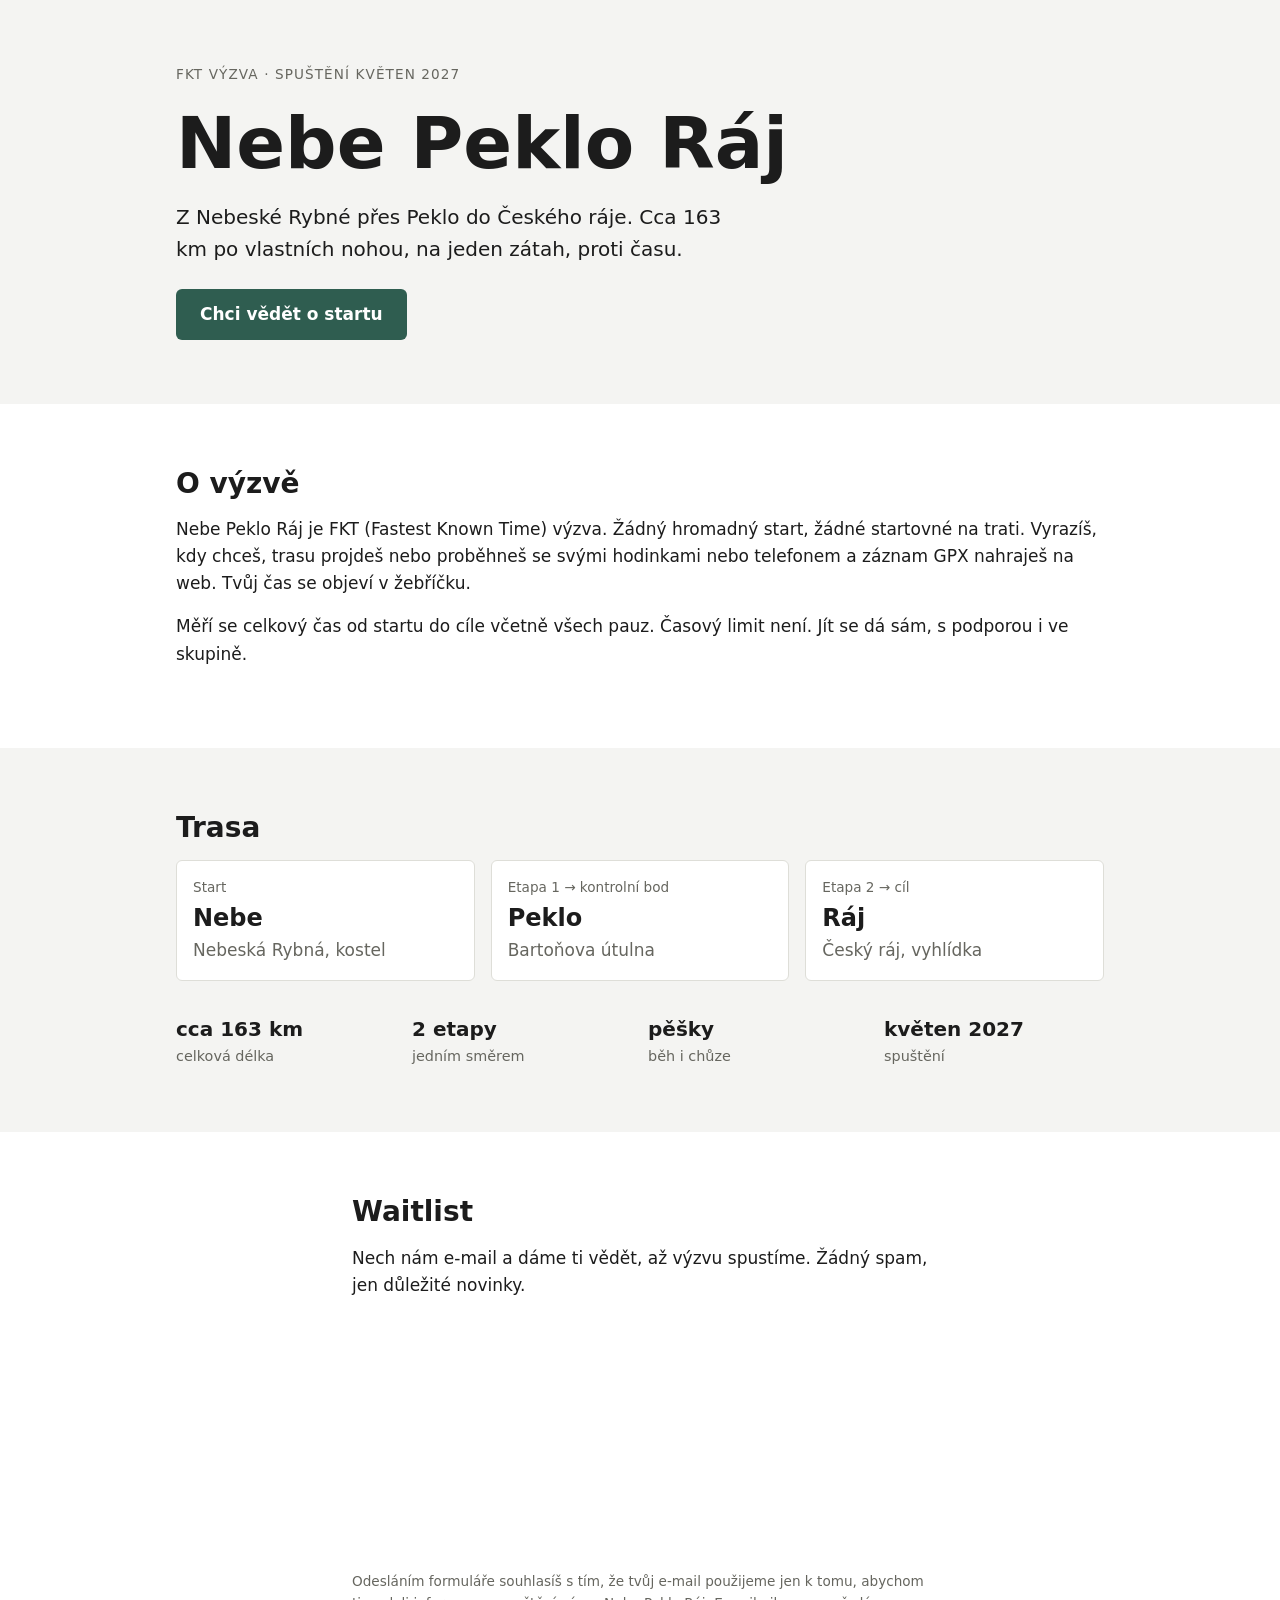
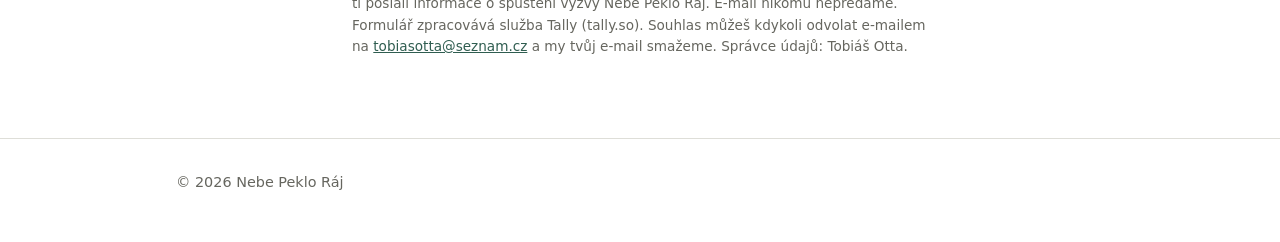
==== index.html @ 68cc5d97 "Embed Tally waitlist form and fill in data controller Co-Authored-By: Claude Opus 5.5 <noreply@anthr" ====
<!doctype html>
<html lang="cs">
<head>
  <meta charset="utf-8">
  <meta name="viewport" content="width=device-width, initial-scale=1">
  <title>Nebe Peklo Ráj – FKT výzva</title>
  <meta name="description" content="Nebe Peklo Ráj: FKT výzva z Nebeské Rybné přes Peklo do Českého ráje. Cca 163 km pěšky, spuštění v květnu 2027. Přidej se na waitlist.">
  <link rel="stylesheet" href="assets/styles.css">
</head>
<body>

  <header class="hero">
    <div class="container">
      <p class="hero__eyebrow">FKT výzva · spuštění květen 2027</p>
      <h1 class="hero__title">Nebe Peklo Ráj</h1>
      <p class="hero__lead">Z Nebeské Rybné přes Peklo do Českého ráje. Cca 163 km po vlastních nohou, na jeden zátah, proti času.</p>
      <a class="button" href="#waitlist">Chci vědět o startu</a>
    </div>
  </header>

  <main>

    <section class="section" id="vyzva">
      <div class="container">
        <h2 class="section__title">O výzvě</h2>
        <p>Nebe Peklo Ráj je FKT (Fastest Known Time) výzva. Žádný hromadný start, žádné startovné na trati. Vyrazíš, kdy chceš, trasu projdeš nebo proběhneš se svými hodinkami nebo telefonem a záznam GPX nahraješ na web. Tvůj čas se objeví v žebříčku.</p>
        <p>Měří se celkový čas od startu do cíle včetně všech pauz. Časový limit není. Jít se dá sám, s podporou i ve skupině.</p>
      </div>
    </section>

    <section class="section section--alt" id="trasa">
      <div class="container">
        <h2 class="section__title">Trasa</h2>
        <ol class="route">
          <li class="route__stop">
            <span class="route__label">Start</span>
            <strong class="route__name">Nebe</strong>
            <span class="route__place">Nebeská Rybná, kostel</span>
          </li>
          <li class="route__stop">
            <span class="route__label">Etapa 1 → kontrolní bod</span>
            <strong class="route__name">Peklo</strong>
            <span class="route__place">Bartoňova útulna</span>
          </li>
          <li class="route__stop">
            <span class="route__label">Etapa 2 → cíl</span>
            <strong class="route__name">Ráj</strong>
            <span class="route__place">Český ráj, vyhlídka</span>
          </li>
        </ol>
        <ul class="facts">
          <li class="facts__item"><strong>cca 163 km</strong><span>celková délka</span></li>
          <li class="facts__item"><strong>2 etapy</strong><span>jedním směrem</span></li>
          <li class="facts__item"><strong>pěšky</strong><span>běh i chůze</span></li>
          <li class="facts__item"><strong>květen 2027</strong><span>spuštění</span></li>
        </ul>
      </div>
    </section>

    <section class="section" id="waitlist">
      <div class="container container--narrow">
        <h2 class="section__title">Waitlist</h2>
        <p>Nech nám e-mail a dáme ti vědět, až výzvu spustíme. Žádný spam, jen důležité novinky.</p>

        <!-- TALLY: waitlist formulář (Tally, formulář aO9Yr9). Pro výměnu vlož nový embed kód sem. -->
        <div class="form-embed">
          <iframe data-tally-src="https://tally.so/embed/aO9Yr9?alignLeft=1&amp;hideTitle=1&amp;transparentBackground=1&amp;dynamicHeight=1" loading="lazy" width="100%" height="200" frameborder="0" marginheight="0" marginwidth="0" title="Nebe Peklo Ráj – waitlist"></iframe>
          <noscript><p><a href="https://tally.so/r/aO9Yr9">Otevřít formulář</a></p></noscript>
        </div>
        <script>var d=document,w="https://tally.so/widgets/embed.js",v=function(){"undefined"!=typeof Tally?Tally.loadEmbeds():d.querySelectorAll("iframe[data-tally-src]:not([src])").forEach((function(e){e.src=e.dataset.tallySrc}))};if("undefined"!=typeof Tally)v();else if(d.querySelector('script[src="'+w+'"]')==null){var s=d.createElement("script");s.src=w,s.onload=v,s.onerror=v,d.body.appendChild(s);}</script>

        <p class="gdpr">
          Odesláním formuláře souhlasíš s tím, že tvůj e-mail použijeme jen k tomu, abychom ti poslali informace o spuštění výzvy Nebe Peklo Ráj. E-mail nikomu nepředáme. Formulář zpracovává služba Tally (tally.so). Souhlas můžeš kdykoli odvolat e-mailem na <a href="mailto:tobiasotta@seznam.cz">tobiasotta@seznam.cz</a> a my tvůj e-mail smažeme. Správce údajů: Tobiáš Otta.
        </p>
      </div>
    </section>

  </main>

  <footer class="footer">
    <div class="container">
      <p>© 2026 Nebe Peklo Ráj</p>
    </div>
  </footer>

</body>
</html>
---- assets/styles.css ----
/*
  Nebe Peklo Ráj – základní styl.
  Úmyslně neutrální. Barvy, písmo a rozestupy jsou v proměnných níže,
  takže design z Figmy jde převzít hlavně úpravou :root.
*/

:root {
  --color-bg: #ffffff;
  --color-bg-alt: #f4f4f2;
  --color-text: #1c1c1c;
  --color-muted: #66665f;
  --color-accent: #2f5d50;
  --color-accent-text: #ffffff;
  --color-border: #deded8;

  --font-body: system-ui, -apple-system, "Segoe UI", Roboto, sans-serif;
  --font-heading: var(--font-body);

  --space-xs: 0.5rem;
  --space-s: 1rem;
  --space-m: 2rem;
  --space-l: 4rem;

  --radius: 6px;
  --max-width: 60rem;
  --max-width-narrow: 38rem;
}

*, *::before, *::after { box-sizing: border-box; }

body {
  margin: 0;
  font-family: var(--font-body);
  font-size: 1.0625rem;
  line-height: 1.6;
  color: var(--color-text);
  background: var(--color-bg);
}

h1, h2, h3 { font-family: var(--font-heading); line-height: 1.15; margin: 0 0 var(--space-s); }
p { margin: 0 0 var(--space-s); }
a { color: var(--color-accent); }

.container { max-width: var(--max-width); margin: 0 auto; padding: 0 var(--space-s); }
.container--narrow { max-width: var(--max-width-narrow); }

/* Hero */
.hero { padding: var(--space-l) 0; background: var(--color-bg-alt); }
.hero__eyebrow { color: var(--color-muted); text-transform: uppercase; letter-spacing: 0.08em; font-size: 0.85rem; }
.hero__title { font-size: clamp(2.5rem, 8vw, 4.5rem); }
.hero__lead { font-size: 1.25rem; max-width: 36rem; }

.button {
  display: inline-block;
  margin-top: var(--space-xs);
  padding: 0.75rem 1.5rem;
  border-radius: var(--radius);
  background: var(--color-accent);
  color: var(--color-accent-text);
  text-decoration: none;
  font-weight: 600;
}
.button:hover { opacity: 0.9; }

/* Sekce */
.section { padding: var(--space-l) 0; }
.section--alt { background: var(--color-bg-alt); }
.section__title { font-size: 1.75rem; }

/* Trasa */
.route { list-style: none; margin: 0 0 var(--space-m); padding: 0; display: grid; gap: var(--space-s); }
.route__stop {
  display: flex; flex-direction: column;
  padding: var(--space-s);
  border: 1px solid var(--color-border);
  border-radius: var(--radius);
  background: var(--color-bg);
}
.route__label { color: var(--color-muted); font-size: 0.85rem; }
.route__name { font-size: 1.5rem; }
.route__place { color: var(--color-muted); }

.facts { list-style: none; margin: 0; padding: 0; display: grid; grid-template-columns: repeat(2, 1fr); gap: var(--space-s); }
.facts__item { display: flex; flex-direction: column; }
.facts__item strong { font-size: 1.25rem; }
.facts__item span { color: var(--color-muted); font-size: 0.9rem; }

@media (min-width: 720px) {
  .route { grid-template-columns: repeat(3, 1fr); }
  .facts { grid-template-columns: repeat(4, 1fr); }
}

/* Waitlist */
.form-placeholder {
  margin: var(--space-m) 0;
  padding: var(--space-m);
  border: 2px dashed var(--color-border);
  border-radius: var(--radius);
  text-align: center;
  color: var(--color-muted);
}
.gdpr { font-size: 0.85rem; color: var(--color-muted); }

/* Patička */
.footer { padding: var(--space-m) 0; border-top: 1px solid var(--color-border); color: var(--color-muted); font-size: 0.9rem; }
.form-embed { margin: var(--space-m) 0; }
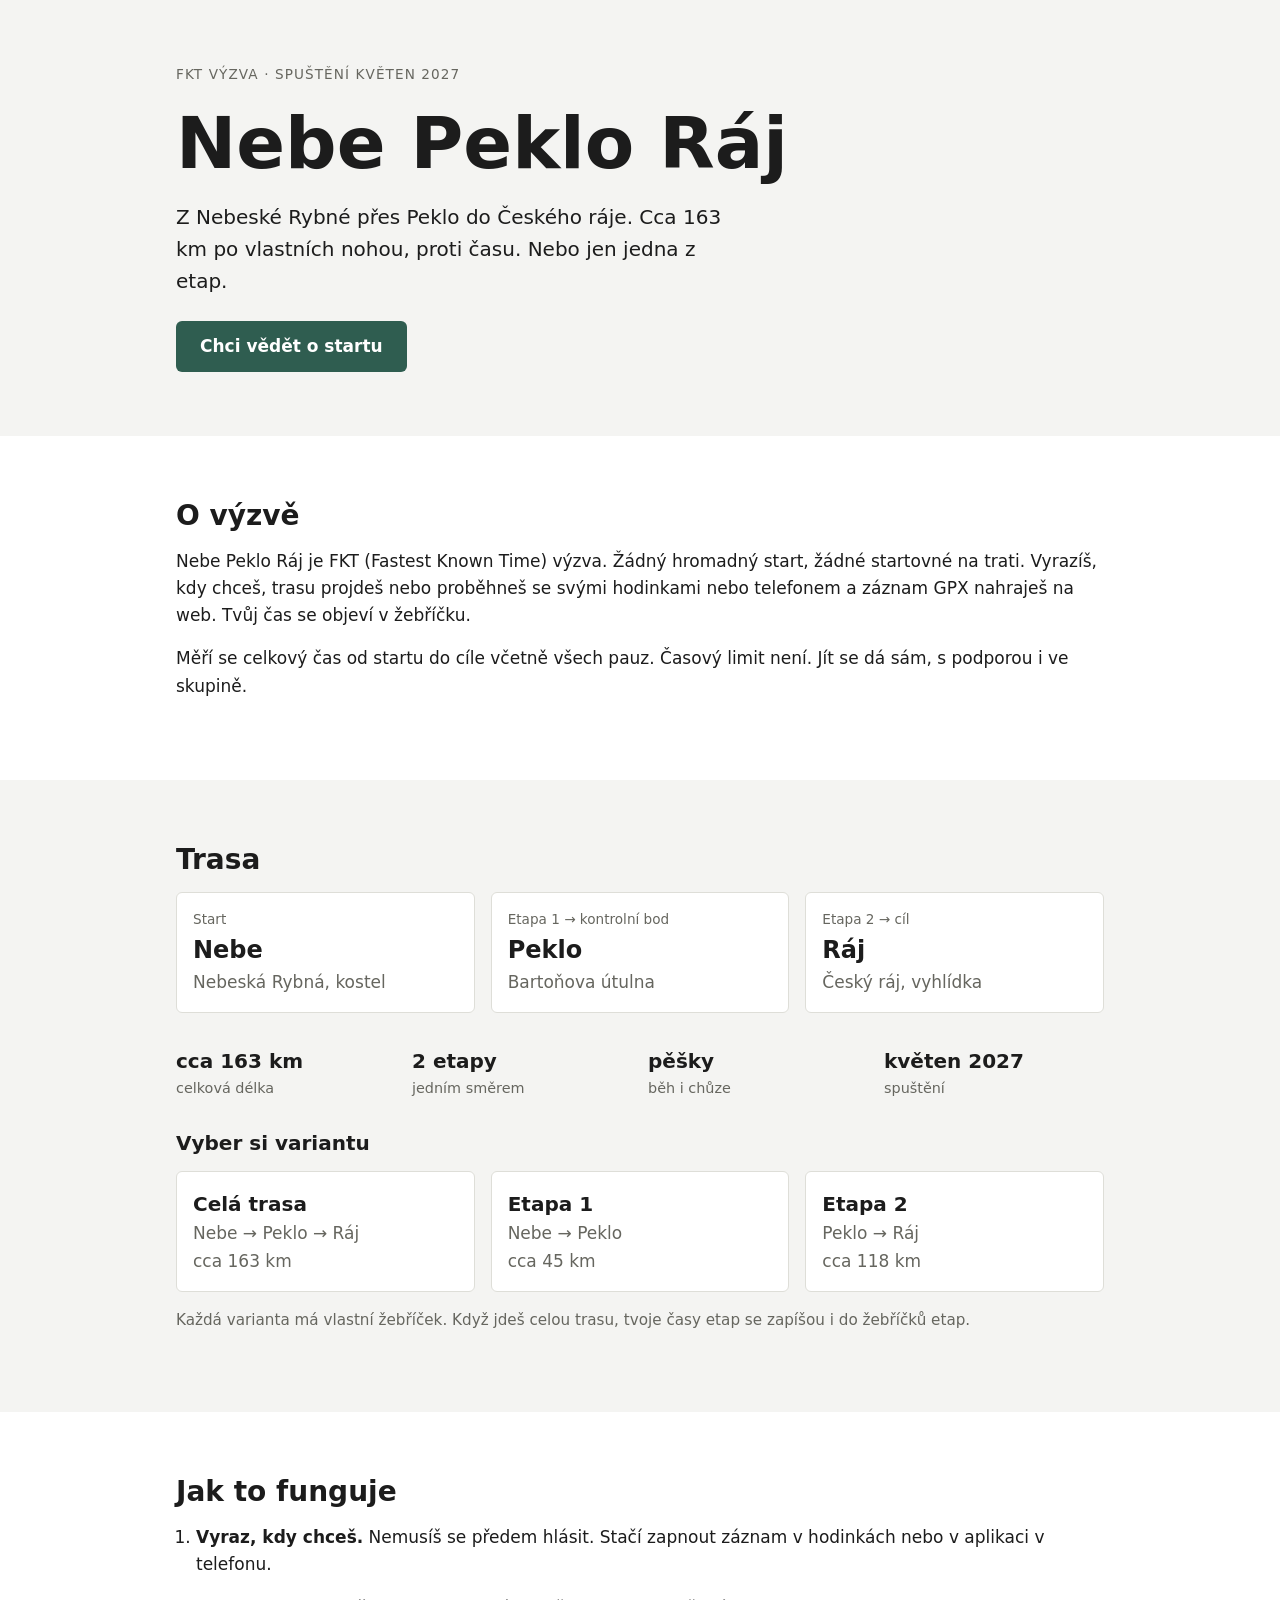
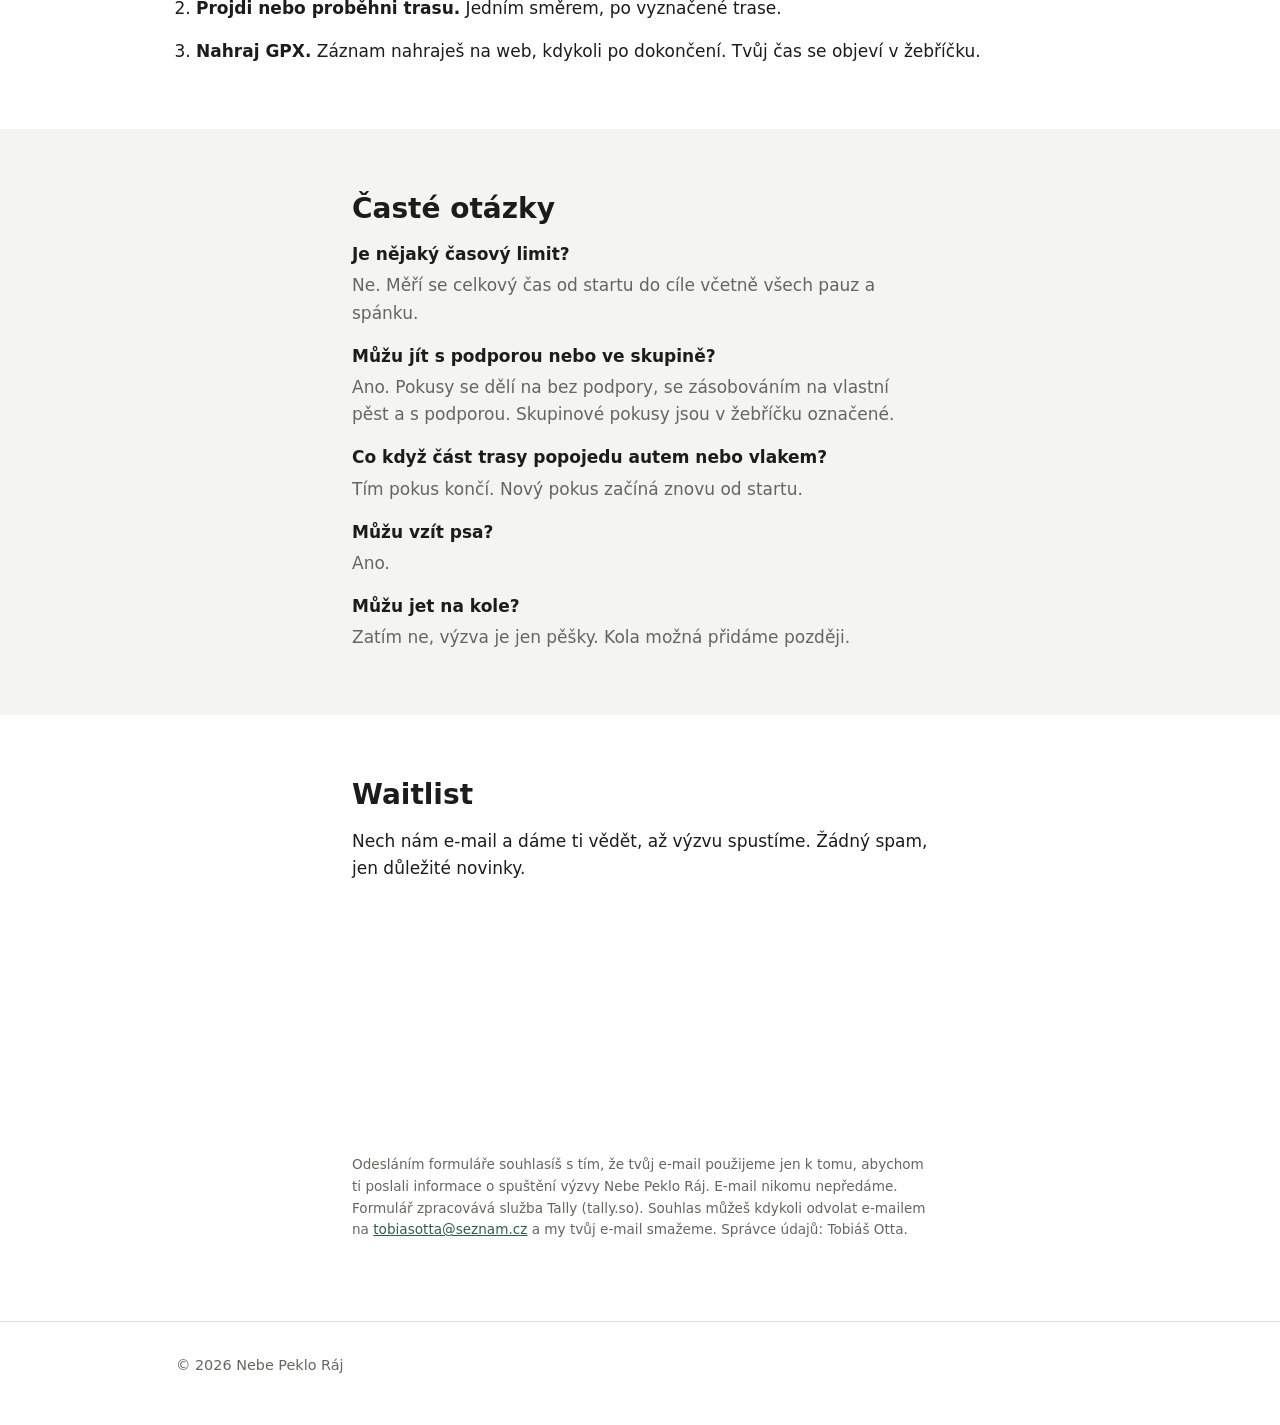
==== commit 6ed275b3: "Add stage variants, how-it-works and FAQ sections Co-Authored-By: Claude Opus 5.5 <noreply@anthropic" ====
--- a/index.html
+++ b/index.html
@@ -13,7 +13,7 @@
     <div class="container">
       <p class="hero__eyebrow">FKT výzva · spuštění květen 2027</p>
       <h1 class="hero__title">Nebe Peklo Ráj</h1>
-      <p class="hero__lead">Z Nebeské Rybné přes Peklo do Českého ráje. Cca 163 km po vlastních nohou, na jeden zátah, proti času.</p>
+      <p class="hero__lead">Z Nebeské Rybné přes Peklo do Českého ráje. Cca 163 km po vlastních nohou, proti času. Nebo jen jedna z etap.</p>
       <a class="button" href="#waitlist">Chci vědět o startu</a>
     </div>
   </header>
@@ -54,6 +54,55 @@
           <li class="facts__item"><strong>pěšky</strong><span>běh i chůze</span></li>
           <li class="facts__item"><strong>květen 2027</strong><span>spuštění</span></li>
         </ul>
+
+        <h3 class="subsection__title">Vyber si variantu</h3>
+        <ul class="variants">
+          <li class="variants__item">
+            <strong class="variants__name">Celá trasa</strong>
+            <span class="variants__route">Nebe → Peklo → Ráj</span>
+            <span class="variants__length">cca 163 km</span>
+          </li>
+          <li class="variants__item">
+            <strong class="variants__name">Etapa 1</strong>
+            <span class="variants__route">Nebe → Peklo</span>
+            <span class="variants__length">cca 45 km</span>
+          </li>
+          <li class="variants__item">
+            <strong class="variants__name">Etapa 2</strong>
+            <span class="variants__route">Peklo → Ráj</span>
+            <span class="variants__length">cca 118 km</span>
+          </li>
+        </ul>
+        <p class="note">Každá varianta má vlastní žebříček. Když jdeš celou trasu, tvoje časy etap se zapíšou i do žebříčků etap.</p>
+      </div>
+    </section>
+
+    <section class="section" id="jak-to-funguje">
+      <div class="container">
+        <h2 class="section__title">Jak to funguje</h2>
+        <ol class="steps">
+          <li class="steps__item"><strong>Vyraz, kdy chceš.</strong> Nemusíš se předem hlásit. Stačí zapnout záznam v hodinkách nebo v aplikaci v telefonu.</li>
+          <li class="steps__item"><strong>Projdi nebo proběhni trasu.</strong> Jedním směrem, po vyznačené trase.</li>
+          <li class="steps__item"><strong>Nahraj GPX.</strong> Záznam nahraješ na web, kdykoli po dokončení. Tvůj čas se objeví v žebříčku.</li>
+        </ol>
+      </div>
+    </section>
+
+    <section class="section section--alt" id="otazky">
+      <div class="container container--narrow">
+        <h2 class="section__title">Časté otázky</h2>
+        <dl class="faq">
+          <dt class="faq__q">Je nějaký časový limit?</dt>
+          <dd class="faq__a">Ne. Měří se celkový čas od startu do cíle včetně všech pauz a spánku.</dd>
+          <dt class="faq__q">Můžu jít s podporou nebo ve skupině?</dt>
+          <dd class="faq__a">Ano. Pokusy se dělí na bez podpory, se zásobováním na vlastní pěst a s podporou. Skupinové pokusy jsou v žebříčku označené.</dd>
+          <dt class="faq__q">Co když část trasy popojedu autem nebo vlakem?</dt>
+          <dd class="faq__a">Tím pokus končí. Nový pokus začíná znovu od startu.</dd>
+          <dt class="faq__q">Můžu vzít psa?</dt>
+          <dd class="faq__a">Ano.</dd>
+          <dt class="faq__q">Můžu jet na kole?</dt>
+          <dd class="faq__a">Zatím ne, výzva je jen pěšky. Kola možná přidáme později.</dd>
+        </dl>
       </div>
     </section>
 
--- a/assets/styles.css
+++ b/assets/styles.css
@@ -104,3 +104,27 @@
 /* Patička */
 .footer { padding: var(--space-m) 0; border-top: 1px solid var(--color-border); color: var(--color-muted); font-size: 0.9rem; }
 .form-embed { margin: var(--space-m) 0; }
+
+/* Varianty, kroky, otázky */
+.subsection__title { font-size: 1.25rem; margin-top: var(--space-m); }
+.variants { list-style: none; margin: 0 0 var(--space-s); padding: 0; display: grid; gap: var(--space-s); }
+.variants__item {
+  display: flex; flex-direction: column;
+  padding: var(--space-s);
+  border: 1px solid var(--color-border);
+  border-radius: var(--radius);
+  background: var(--color-bg);
+}
+.variants__name { font-size: 1.25rem; }
+.variants__route, .variants__length { color: var(--color-muted); }
+.note { font-size: 0.95rem; color: var(--color-muted); }
+
+.steps { margin: 0; padding-left: 1.25rem; display: grid; gap: var(--space-s); }
+
+.faq { margin: 0; }
+.faq__q { font-weight: 600; margin-top: var(--space-s); }
+.faq__a { margin: 0.25rem 0 0; color: var(--color-muted); }
+
+@media (min-width: 720px) {
+  .variants { grid-template-columns: repeat(3, 1fr); }
+}
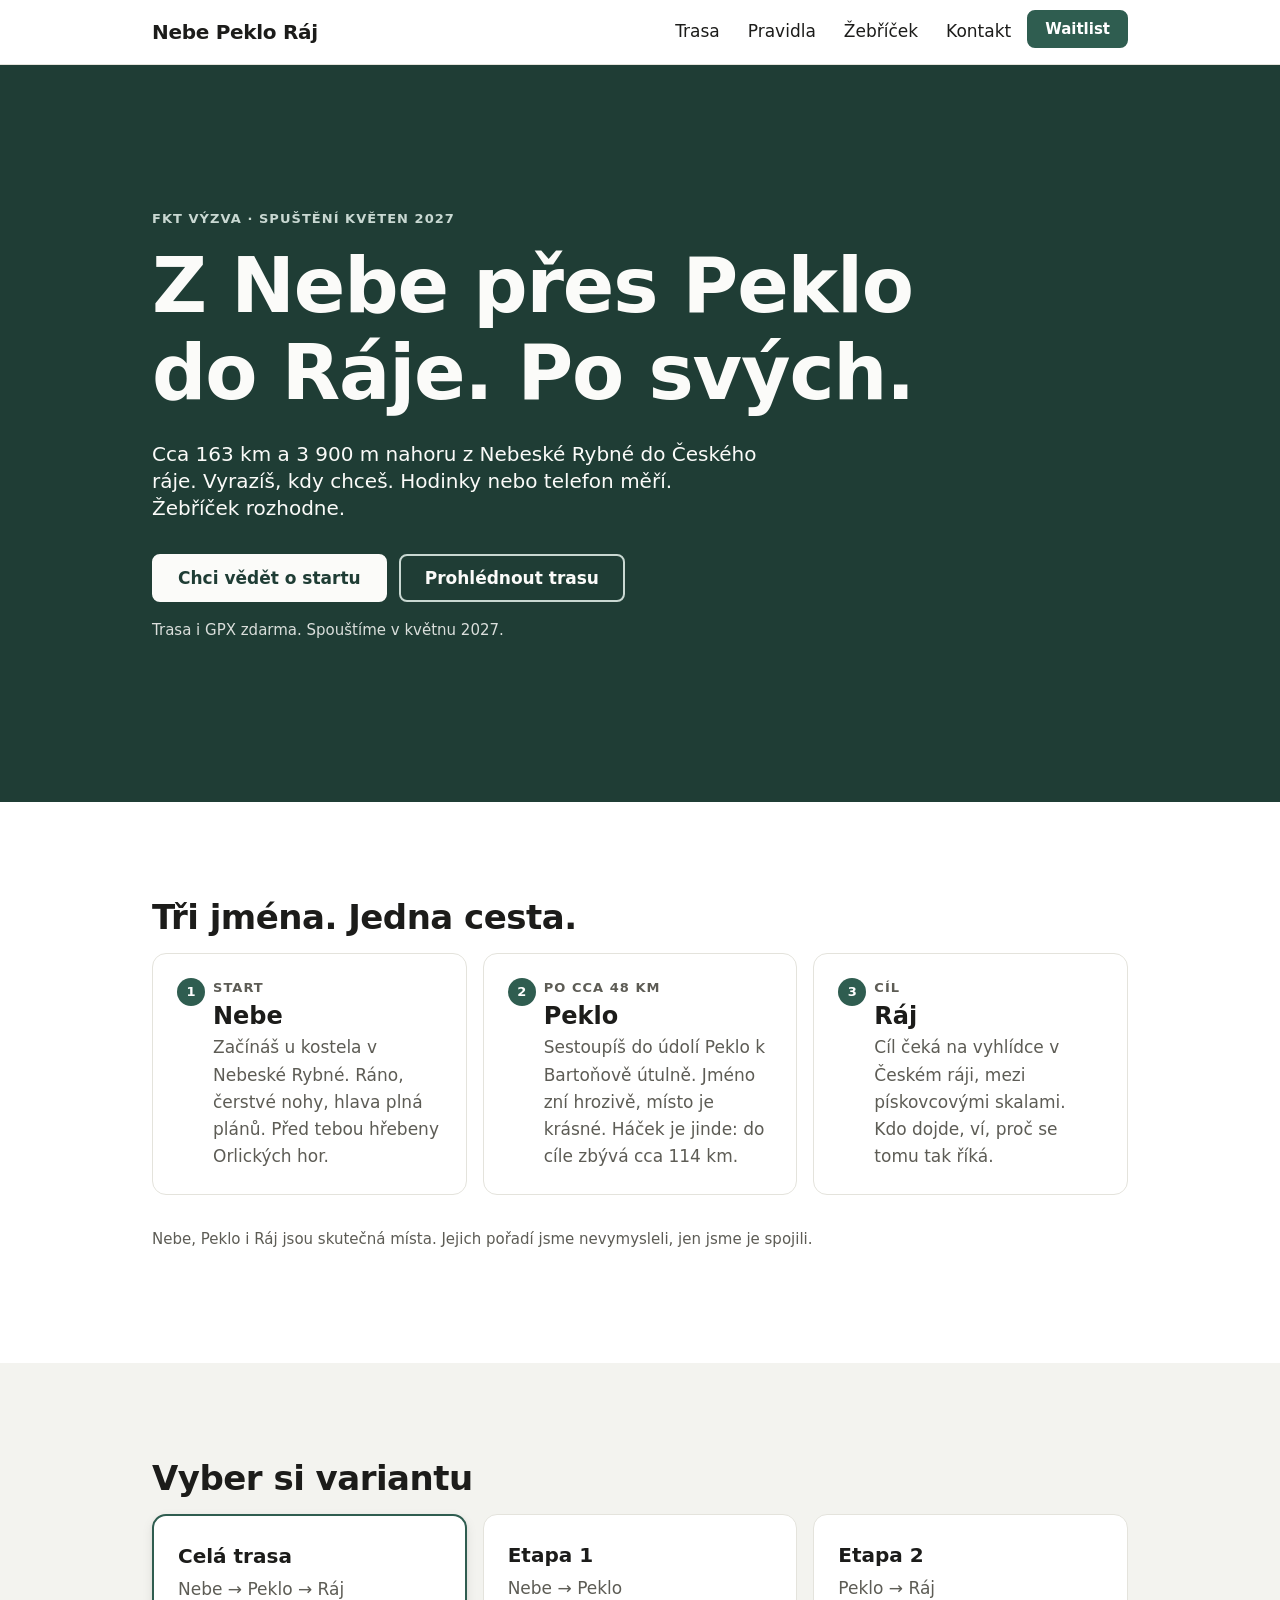
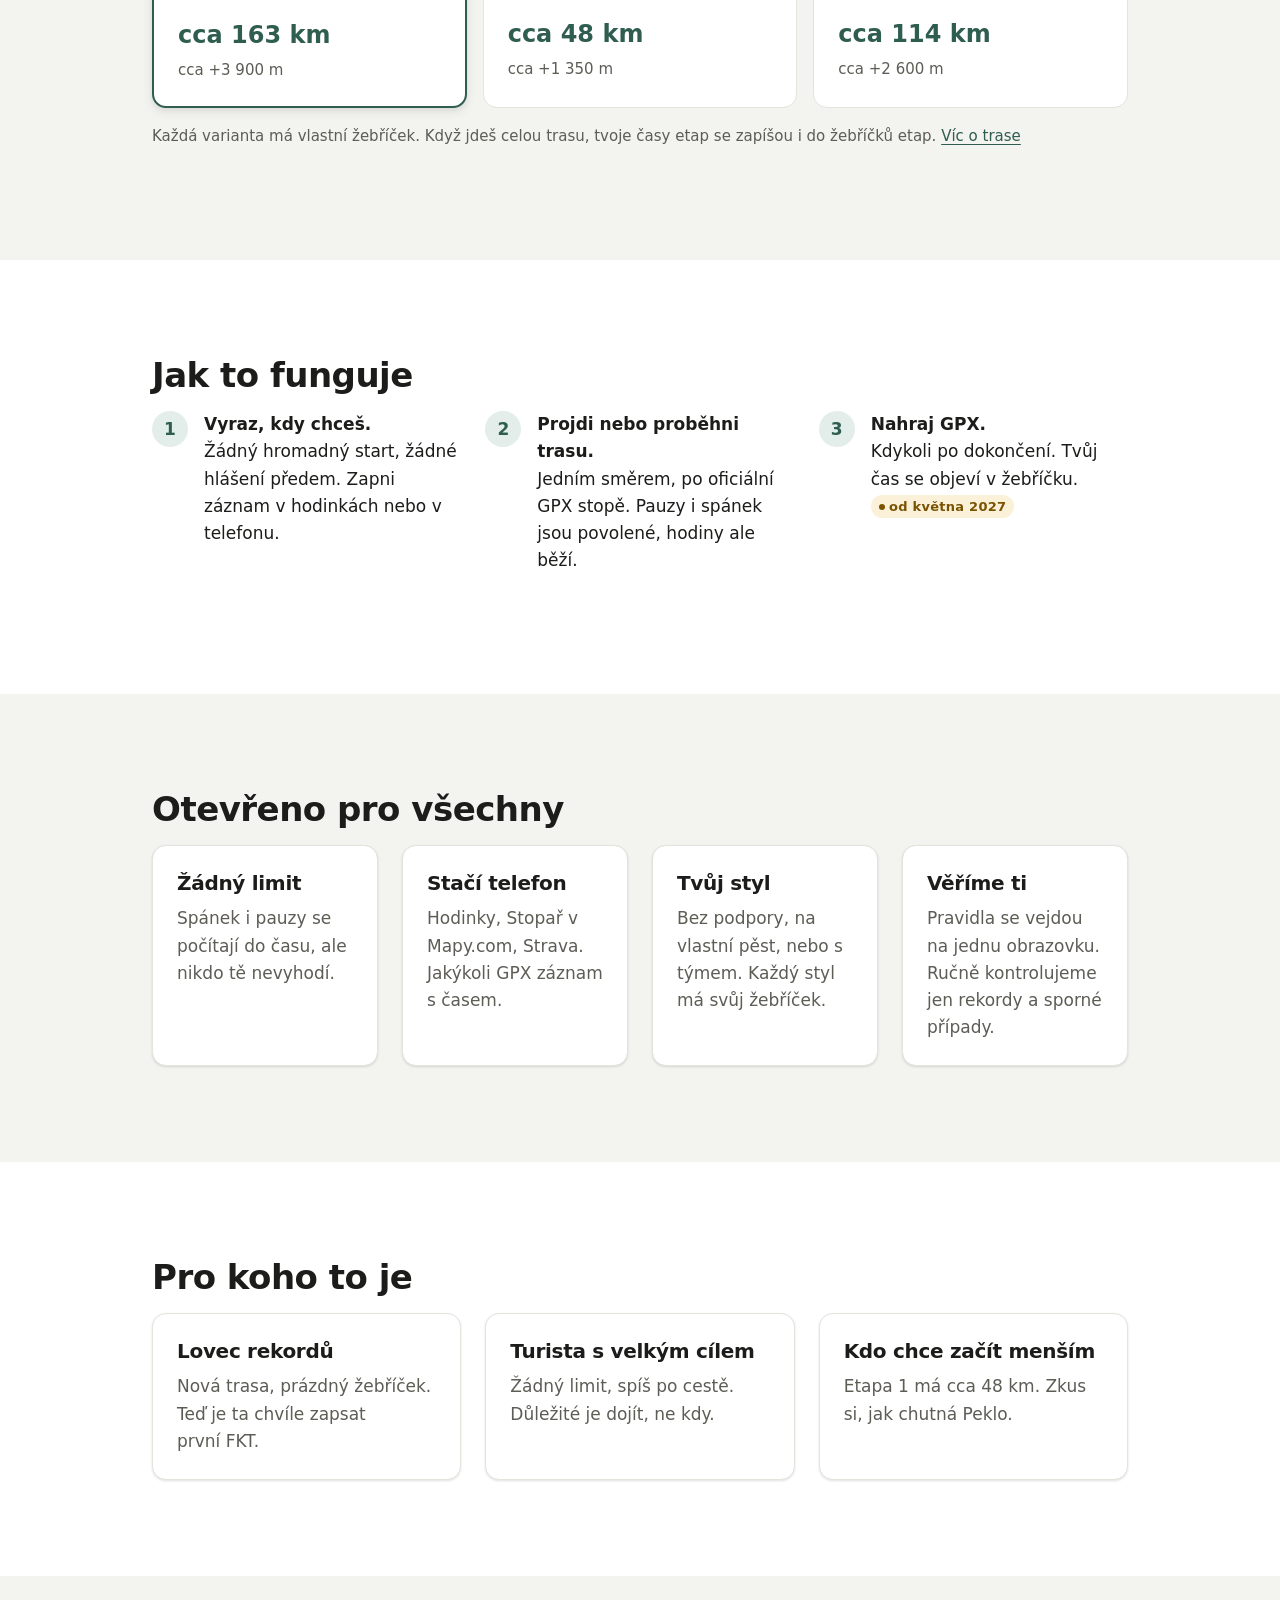
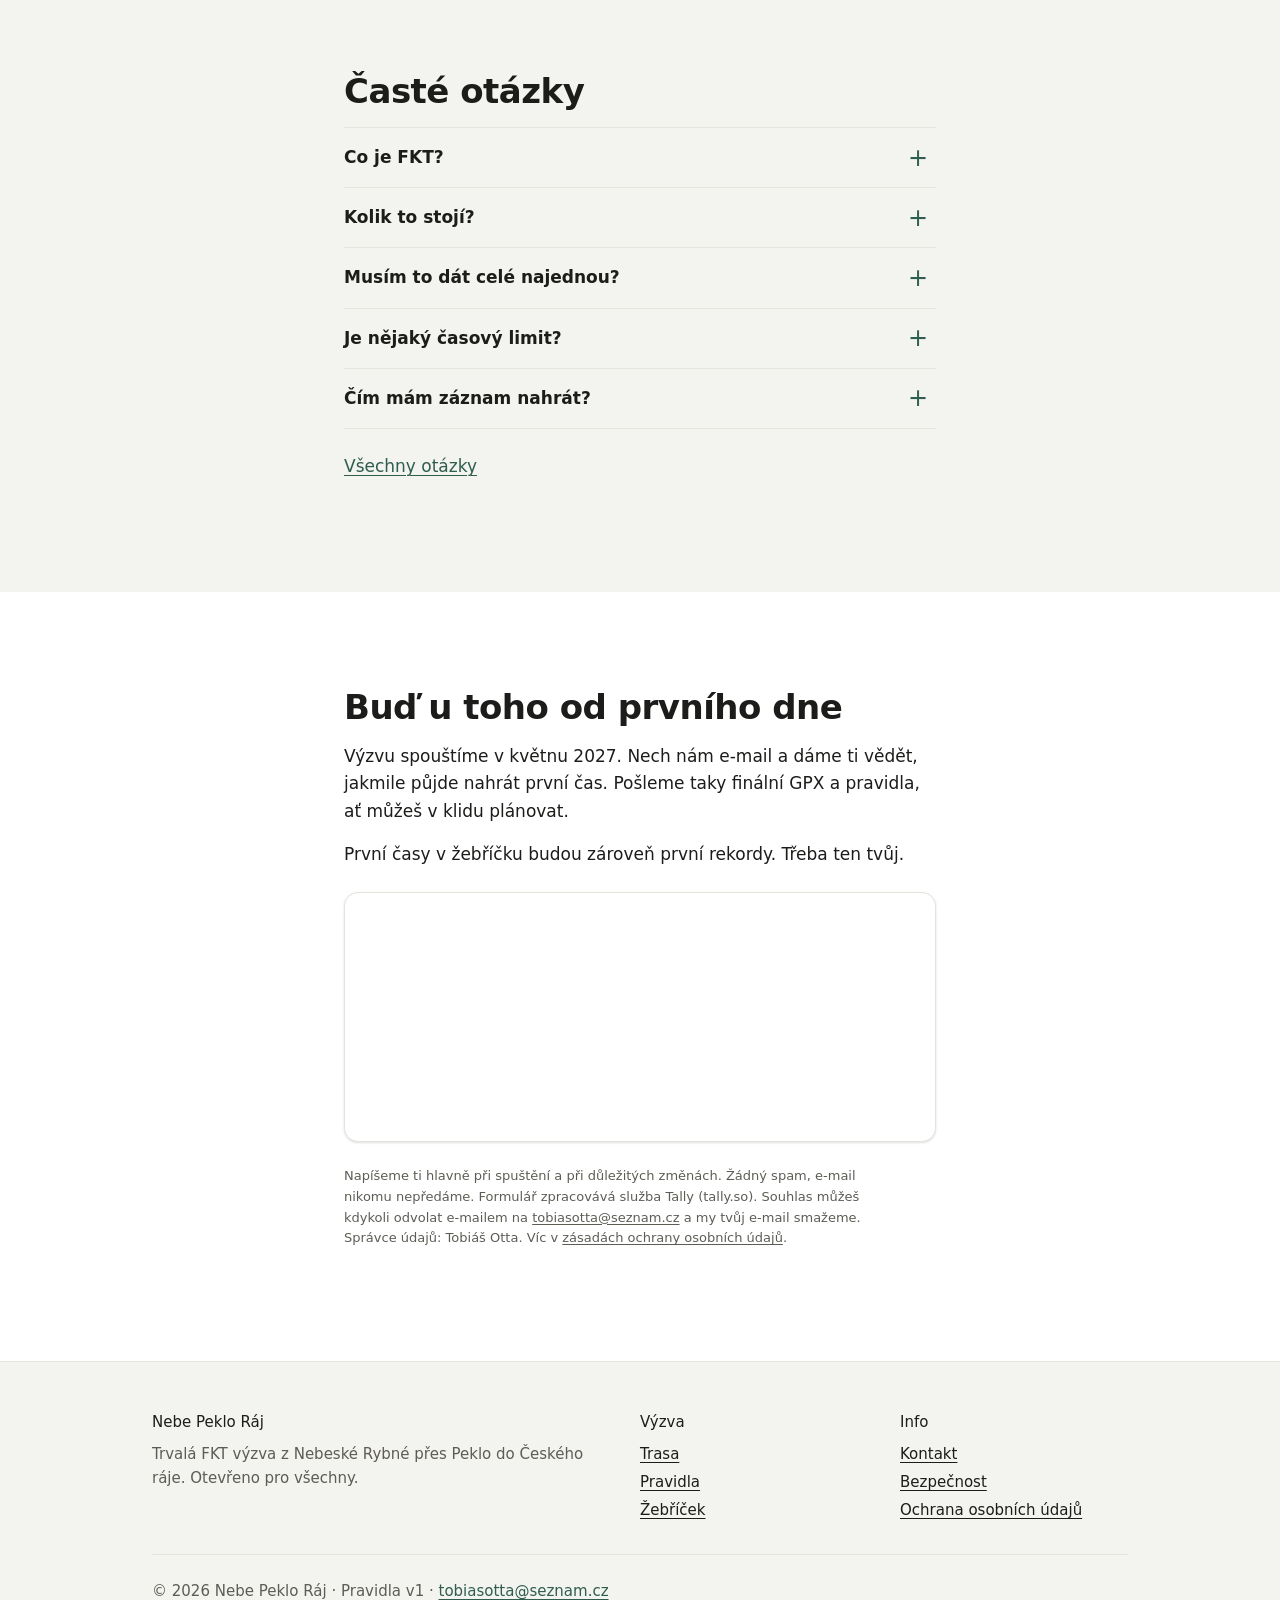
==== commit 77ecdcc3: "Expand site to multiple pages Add route, rules, leaderboard (coming soon), contact, privacy and 404 " ====
--- a/index.html
+++ b/index.html
@@ -3,113 +3,173 @@
 <head>
   <meta charset="utf-8">
   <meta name="viewport" content="width=device-width, initial-scale=1">
-  <title>Nebe Peklo Ráj – FKT výzva</title>
-  <meta name="description" content="Nebe Peklo Ráj: FKT výzva z Nebeské Rybné přes Peklo do Českého ráje. Cca 163 km pěšky, spuštění v květnu 2027. Přidej se na waitlist.">
+  <title>Nebe Peklo Ráj – FKT výzva z Nebeské Rybné do Českého ráje</title>
+  <meta name="description" content="Trvalá FKT výzva Nebe → Peklo → Ráj, cca 163 km pěšky. Kdokoliv, kdykoliv, čas podle GPX. Spuštění v květnu 2027, přidej se na waitlist.">
+  <link rel="canonical" href="https://polik9000.github.io/Nebe-peklo-raj/">
+  <meta property="og:type" content="website">
+  <meta property="og:locale" content="cs_CZ">
+  <meta property="og:site_name" content="Nebe Peklo Ráj">
+  <meta property="og:title" content="Nebe Peklo Ráj – FKT výzva z Nebeské Rybné do Českého ráje">
+  <meta property="og:description" content="Trvalá FKT výzva Nebe → Peklo → Ráj, cca 163 km pěšky. Kdokoliv, kdykoliv, čas podle GPX. Spuštění v květnu 2027, přidej se na waitlist.">
+  <meta property="og:url" content="https://polik9000.github.io/Nebe-peklo-raj/">
+  <meta name="twitter:card" content="summary">
+  <link rel="icon" href="assets/favicon.svg" type="image/svg+xml">
   <link rel="stylesheet" href="assets/styles.css">
+  <script type="application/ld+json">{"@context":"https://schema.org","@type":"WebSite","name":"Nebe Peklo Ráj","url":"https://polik9000.github.io/Nebe-peklo-raj/","inLanguage":"cs"}</script>
 </head>
 <body>
-
-  <header class="hero">
-    <div class="container">
-      <p class="hero__eyebrow">FKT výzva · spuštění květen 2027</p>
-      <h1 class="hero__title">Nebe Peklo Ráj</h1>
-      <p class="hero__lead">Z Nebeské Rybné přes Peklo do Českého ráje. Cca 163 km po vlastních nohou, proti času. Nebo jen jedna z etap.</p>
-      <a class="button" href="#waitlist">Chci vědět o startu</a>
+  <a class="skip-link" href="#obsah">Přeskočit na obsah</a>
+
+  <header class="site-header">
+    <div class="container site-header__inner">
+      <a class="site-header__brand" href="index.html">Nebe Peklo Ráj</a>
+      <nav class="site-nav" aria-label="Hlavní menu">
+        <input class="site-nav__toggle" type="checkbox" id="nav-toggle">
+        <label class="site-nav__button" for="nav-toggle">Menu</label>
+        <ul class="site-nav__list">
+          <li class="site-nav__item"><a class="site-nav__link" href="trasa.html">Trasa</a></li>
+          <li class="site-nav__item"><a class="site-nav__link" href="pravidla.html">Pravidla</a></li>
+          <li class="site-nav__item"><a class="site-nav__link" href="zebricek.html">Žebříček</a></li>
+          <li class="site-nav__item"><a class="site-nav__link" href="kontakt.html">Kontakt</a></li>
+          <li class="site-nav__item"><a class="button button--small" href="index.html#waitlist">Waitlist</a></li>
+        </ul>
+      </nav>
     </div>
   </header>
 
-  <main>
-
-    <section class="section" id="vyzva">
-      <div class="container">
-        <h2 class="section__title">O výzvě</h2>
-        <p>Nebe Peklo Ráj je FKT (Fastest Known Time) výzva. Žádný hromadný start, žádné startovné na trati. Vyrazíš, kdy chceš, trasu projdeš nebo proběhneš se svými hodinkami nebo telefonem a záznam GPX nahraješ na web. Tvůj čas se objeví v žebříčku.</p>
-        <p>Měří se celkový čas od startu do cíle včetně všech pauz. Časový limit není. Jít se dá sám, s podporou i ve skupině.</p>
-      </div>
-    </section>
-
-    <section class="section section--alt" id="trasa">
-      <div class="container">
-        <h2 class="section__title">Trasa</h2>
+  <main id="obsah">
+    <section class="hero">
+      <div class="container">
+        <p class="hero__eyebrow">FKT výzva · spuštění květen 2027</p>
+        <h1 class="hero__title">Z Nebe přes Peklo do Ráje. Po svých.</h1>
+        <p class="hero__lead">Cca 163 km a 3&nbsp;900 m nahoru z Nebeské Rybné do Českého ráje. Vyrazíš, kdy chceš. Hodinky nebo telefon měří. Žebříček rozhodne.</p>
+        <div class="hero__actions">
+          <a class="button button--primary" href="#waitlist">Chci vědět o startu</a>
+          <a class="button button--secondary" href="trasa.html">Prohlédnout trasu</a>
+        </div>
+        <p class="hero__note">Trasa i GPX zdarma. Spouštíme v květnu 2027.</p>
+      </div>
+    </section>
+
+    <section class="section" id="pribeh">
+      <div class="container">
+        <h2 class="section__title">Tři jména. Jedna cesta.</h2>
         <ol class="route">
           <li class="route__stop">
             <span class="route__label">Start</span>
             <strong class="route__name">Nebe</strong>
-            <span class="route__place">Nebeská Rybná, kostel</span>
+            <span class="route__place">Začínáš u kostela v Nebeské Rybné. Ráno, čerstvé nohy, hlava plná plánů. Před tebou hřebeny Orlických hor.</span>
           </li>
           <li class="route__stop">
-            <span class="route__label">Etapa 1 → kontrolní bod</span>
+            <span class="route__label">Po cca 48 km</span>
             <strong class="route__name">Peklo</strong>
-            <span class="route__place">Bartoňova útulna</span>
+            <span class="route__place">Sestoupíš do údolí Peklo k Bartoňově útulně. Jméno zní hrozivě, místo je krásné. Háček je jinde: do cíle zbývá cca 114 km.</span>
           </li>
           <li class="route__stop">
-            <span class="route__label">Etapa 2 → cíl</span>
+            <span class="route__label">Cíl</span>
             <strong class="route__name">Ráj</strong>
-            <span class="route__place">Český ráj, vyhlídka</span>
+            <span class="route__place">Cíl čeká na vyhlídce v Českém ráji, mezi pískovcovými skalami. Kdo dojde, ví, proč se tomu tak říká.</span>
           </li>
         </ol>
-        <ul class="facts">
-          <li class="facts__item"><strong>cca 163 km</strong><span>celková délka</span></li>
-          <li class="facts__item"><strong>2 etapy</strong><span>jedním směrem</span></li>
-          <li class="facts__item"><strong>pěšky</strong><span>běh i chůze</span></li>
-          <li class="facts__item"><strong>květen 2027</strong><span>spuštění</span></li>
-        </ul>
-
-        <h3 class="subsection__title">Vyber si variantu</h3>
+        <p class="note">Nebe, Peklo i Ráj jsou skutečná místa. Jejich pořadí jsme nevymysleli, jen jsme je spojili.</p>
+      </div>
+    </section>
+
+    <section class="section section--alt" id="varianty">
+      <div class="container">
+        <h2 class="section__title">Vyber si variantu</h2>
         <ul class="variants">
-          <li class="variants__item">
+          <li class="variants__item variants__item--featured">
             <strong class="variants__name">Celá trasa</strong>
             <span class="variants__route">Nebe → Peklo → Ráj</span>
             <span class="variants__length">cca 163 km</span>
+            <span class="variants__meta">cca +3&nbsp;900 m</span>
           </li>
           <li class="variants__item">
             <strong class="variants__name">Etapa 1</strong>
             <span class="variants__route">Nebe → Peklo</span>
-            <span class="variants__length">cca 45 km</span>
+            <span class="variants__length">cca 48 km</span>
+            <span class="variants__meta">cca +1&nbsp;350 m</span>
           </li>
           <li class="variants__item">
             <strong class="variants__name">Etapa 2</strong>
             <span class="variants__route">Peklo → Ráj</span>
-            <span class="variants__length">cca 118 km</span>
+            <span class="variants__length">cca 114 km</span>
+            <span class="variants__meta">cca +2&nbsp;600 m</span>
           </li>
         </ul>
-        <p class="note">Každá varianta má vlastní žebříček. Když jdeš celou trasu, tvoje časy etap se zapíšou i do žebříčků etap.</p>
+        <p class="note">Každá varianta má vlastní žebříček. Když jdeš celou trasu, tvoje časy etap se zapíšou i do žebříčků etap. <a href="trasa.html">Víc o trase</a></p>
       </div>
     </section>
 
     <section class="section" id="jak-to-funguje">
       <div class="container">
         <h2 class="section__title">Jak to funguje</h2>
-        <ol class="steps">
-          <li class="steps__item"><strong>Vyraz, kdy chceš.</strong> Nemusíš se předem hlásit. Stačí zapnout záznam v hodinkách nebo v aplikaci v telefonu.</li>
-          <li class="steps__item"><strong>Projdi nebo proběhni trasu.</strong> Jedním směrem, po vyznačené trase.</li>
-          <li class="steps__item"><strong>Nahraj GPX.</strong> Záznam nahraješ na web, kdykoli po dokončení. Tvůj čas se objeví v žebříčku.</li>
+        <ol class="steps steps--row">
+          <li class="steps__item"><strong>Vyraz, kdy chceš.</strong> Žádný hromadný start, žádné hlášení předem. Zapni záznam v hodinkách nebo v telefonu.</li>
+          <li class="steps__item"><strong>Projdi nebo proběhni trasu.</strong> Jedním směrem, po oficiální GPX stopě. Pauzy i spánek jsou povolené, hodiny ale běží.</li>
+          <li class="steps__item"><strong>Nahraj GPX.</strong> Kdykoli po dokončení. Tvůj čas se objeví v žebříčku. <span class="badge badge--soon">od května 2027</span></li>
         </ol>
+      </div>
+    </section>
+
+    <section class="section section--alt" id="pro-vsechny">
+      <div class="container">
+        <h2 class="section__title">Otevřeno pro všechny</h2>
+        <div class="grid grid--4">
+          <div class="card"><h3 class="card__title">Žádný limit</h3><p class="card__text">Spánek i pauzy se počítají do času, ale nikdo tě nevyhodí.</p></div>
+          <div class="card"><h3 class="card__title">Stačí telefon</h3><p class="card__text">Hodinky, Stopař v Mapy.com, Strava. Jakýkoli GPX záznam s časem.</p></div>
+          <div class="card"><h3 class="card__title">Tvůj styl</h3><p class="card__text">Bez podpory, na vlastní pěst, nebo s týmem. Každý styl má svůj žebříček.</p></div>
+          <div class="card"><h3 class="card__title">Věříme ti</h3><p class="card__text">Pravidla se vejdou na jednu obrazovku. Ručně kontrolujeme jen rekordy a sporné případy.</p></div>
+        </div>
+      </div>
+    </section>
+
+    <section class="section" id="pro-koho">
+      <div class="container">
+        <h2 class="section__title">Pro koho to je</h2>
+        <div class="grid grid--3">
+          <div class="card"><h3 class="card__title">Lovec rekordů</h3><p class="card__text">Nová trasa, prázdný žebříček. Teď je ta chvíle zapsat první FKT.</p></div>
+          <div class="card"><h3 class="card__title">Turista s velkým cílem</h3><p class="card__text">Žádný limit, spíš po cestě. Důležité je dojít, ne kdy.</p></div>
+          <div class="card"><h3 class="card__title">Kdo chce začít menším</h3><p class="card__text">Etapa 1 má cca 48 km. Zkus si, jak chutná Peklo.</p></div>
+        </div>
       </div>
     </section>
 
     <section class="section section--alt" id="otazky">
       <div class="container container--narrow">
         <h2 class="section__title">Časté otázky</h2>
-        <dl class="faq">
-          <dt class="faq__q">Je nějaký časový limit?</dt>
-          <dd class="faq__a">Ne. Měří se celkový čas od startu do cíle včetně všech pauz a spánku.</dd>
-          <dt class="faq__q">Můžu jít s podporou nebo ve skupině?</dt>
-          <dd class="faq__a">Ano. Pokusy se dělí na bez podpory, se zásobováním na vlastní pěst a s podporou. Skupinové pokusy jsou v žebříčku označené.</dd>
-          <dt class="faq__q">Co když část trasy popojedu autem nebo vlakem?</dt>
-          <dd class="faq__a">Tím pokus končí. Nový pokus začíná znovu od startu.</dd>
-          <dt class="faq__q">Můžu vzít psa?</dt>
-          <dd class="faq__a">Ano.</dd>
-          <dt class="faq__q">Můžu jet na kole?</dt>
-          <dd class="faq__a">Zatím ne, výzva je jen pěšky. Kola možná přidáme později.</dd>
-        </dl>
+        <div class="faq">
+          <details class="faq__item">
+            <summary class="faq__question">Co je FKT?</summary>
+            <div class="faq__answer"><p>Fastest Known Time, tedy nejrychlejší známý čas na dané trase. Žádný závod ani hromadný start. Každý jde, kdy chce, a časy se porovnávají podle GPX záznamu.</p></div>
+          </details>
+          <details class="faq__item">
+            <summary class="faq__question">Kolik to stojí?</summary>
+            <div class="faq__answer"><p>Trasa i GPX jsou zdarma. Zápis do žebříčku bude placený, přesnou cenu oznámíme před spuštěním.</p></div>
+          </details>
+          <details class="faq__item">
+            <summary class="faq__question">Musím to dát celé najednou?</summary>
+            <div class="faq__answer"><p>Nemusíš. Můžeš jít jen Etapu 1 (cca 48 km) nebo Etapu 2 (cca 114 km), každá má svůj žebříček. Dvě etapy zvlášť se ale do celé trasy nesčítají.</p></div>
+          </details>
+          <details class="faq__item">
+            <summary class="faq__question">Je nějaký časový limit?</summary>
+            <div class="faq__answer"><p>Ne. Měří se celkový čas od startu do cíle včetně pauz a spánku.</p></div>
+          </details>
+          <details class="faq__item">
+            <summary class="faq__question">Čím mám záznam nahrát?</summary>
+            <div class="faq__answer"><p>Čímkoli, co ukládá GPX s časem: hodinky, Stopař v Mapy.com, Strava a podobně. Bod aspoň každých 60 sekund. Nahrát můžeš kdykoli, lhůta není.</p></div>
+          </details>
+        </div>
+        <p><a href="pravidla.html#otazky">Všechny otázky</a></p>
       </div>
     </section>
 
     <section class="section" id="waitlist">
       <div class="container container--narrow">
-        <h2 class="section__title">Waitlist</h2>
-        <p>Nech nám e-mail a dáme ti vědět, až výzvu spustíme. Žádný spam, jen důležité novinky.</p>
+        <h2 class="section__title">Buď u toho od prvního dne</h2>
+        <p>Výzvu spouštíme v květnu 2027. Nech nám e-mail a dáme ti vědět, jakmile půjde nahrát první čas. Pošleme taky finální GPX a pravidla, ať můžeš v klidu plánovat.</p>
+        <p>První časy v žebříčku budou zároveň první rekordy. Třeba ten tvůj.</p>
 
         <!-- TALLY: waitlist formulář (Tally, formulář aO9Yr9). Pro výměnu vlož nový embed kód sem. -->
         <div class="form-embed">
@@ -119,18 +179,40 @@
         <script>var d=document,w="https://tally.so/widgets/embed.js",v=function(){"undefined"!=typeof Tally?Tally.loadEmbeds():d.querySelectorAll("iframe[data-tally-src]:not([src])").forEach((function(e){e.src=e.dataset.tallySrc}))};if("undefined"!=typeof Tally)v();else if(d.querySelector('script[src="'+w+'"]')==null){var s=d.createElement("script");s.src=w,s.onload=v,s.onerror=v,d.body.appendChild(s);}</script>
 
         <p class="gdpr">
-          Odesláním formuláře souhlasíš s tím, že tvůj e-mail použijeme jen k tomu, abychom ti poslali informace o spuštění výzvy Nebe Peklo Ráj. E-mail nikomu nepředáme. Formulář zpracovává služba Tally (tally.so). Souhlas můžeš kdykoli odvolat e-mailem na <a href="mailto:tobiasotta@seznam.cz">tobiasotta@seznam.cz</a> a my tvůj e-mail smažeme. Správce údajů: Tobiáš Otta.
+          Napíšeme ti hlavně při spuštění a při důležitých změnách. Žádný spam, e-mail nikomu nepředáme. Formulář zpracovává služba Tally (tally.so). Souhlas můžeš kdykoli odvolat e-mailem na <a href="mailto:tobiasotta@seznam.cz">tobiasotta@seznam.cz</a> a my tvůj e-mail smažeme. Správce údajů: Tobiáš Otta. Víc v <a href="ochrana-udaju.html">zásadách ochrany osobních údajů</a>.
         </p>
       </div>
     </section>
-
   </main>
 
-  <footer class="footer">
+  <footer class="site-footer">
     <div class="container">
-      <p>© 2026 Nebe Peklo Ráj</p>
+      <div class="site-footer__grid">
+        <div>
+          <p class="site-footer__title">Nebe Peklo Ráj</p>
+          <p>Trvalá FKT výzva z Nebeské Rybné přes Peklo do Českého ráje. Otevřeno pro všechny.</p>
+        </div>
+        <div>
+          <p class="site-footer__title">Výzva</p>
+          <ul class="site-footer__list">
+            <li><a href="trasa.html">Trasa</a></li>
+            <li><a href="pravidla.html">Pravidla</a></li>
+            <li><a href="zebricek.html">Žebříček</a></li>
+          </ul>
+        </div>
+        <div>
+          <p class="site-footer__title">Info</p>
+          <ul class="site-footer__list">
+            <li><a href="kontakt.html">Kontakt</a></li>
+            <li><a href="trasa.html#bezpecnost">Bezpečnost</a></li>
+            <li><a href="ochrana-udaju.html">Ochrana osobních údajů</a></li>
+          </ul>
+        </div>
+      </div>
+      <div class="site-footer__bottom">
+        <p>© 2026 Nebe Peklo Ráj · Pravidla v1 · <a href="mailto:tobiasotta@seznam.cz">tobiasotta@seznam.cz</a></p>
+      </div>
     </div>
   </footer>
-
 </body>
 </html>
--- a/assets/styles.css
+++ b/assets/styles.css
@@ -1,130 +1,1001 @@
 /*
-  Nebe Peklo Ráj – základní styl.
-  Úmyslně neutrální. Barvy, písmo a rozestupy jsou v proměnných níže,
-  takže design z Figmy jde převzít hlavně úpravou :root.
+  Nebe Peklo Ráj – design system (static HTML/CSS, no build step)
+  =================================================================
+
+  HOW TO APPLY THE FIGMA DESIGN
+  -----------------------------
+  Components never use raw values. Restyle the whole site by editing
+  the tokens in section 1 (:root). Typical mapping from Figma:
+
+  1. Colors (Figma color styles / variables)
+       --color-bg, --color-bg-alt, --color-surface  ... page / alt section / card backgrounds
+       --color-text, --color-text-muted              ... body text, secondary text
+       --color-accent, --color-accent-hover,
+       --color-accent-contrast                       ... brand color, its hover, text on it
+       --color-border, --color-border-strong         ... dividers, card + input outlines
+       --color-hero-bg, --color-hero-text            ... home hero / page header
+       --color-info-*, --color-warning-*, --color-success-*  ... callouts, badges
+       --color-focus                                 ... keyboard focus ring
+     Keep text/background pairs at >= 4.5:1 (WCAG AA). Update the dark
+     theme block (section 1b) too, or delete it if Figma has no dark mode.
+  2. Fonts (Figma text styles)
+       --font-body, --font-heading, --font-mono, --font-weight-*
+       Load Google Fonts with a <link> in <head>, then set e.g.
+       --font-heading: "Your Font", var(--font-fallback);
+       Sizes: --text-xs … --text-4xl (scale), --leading-*, --tracking-*.
+  3. Spacing (Figma auto-layout gaps / padding)  --space-3xs … --space-3xl
+  4. Radii (corner radius)                       --radius-s, --radius-m, --radius-l, --radius-pill
+  5. Shadows (effect styles)                     --shadow-s, --shadow-m
+  6. Layout                                      --container-max, --container-narrow, --header-height
+  7. Motion                                      --duration-fast, --ease
+  Breakpoints are literal in media queries (CSS limitation): 40em (640px), 60em (960px).
+
+  File order: 1 tokens · 2 base · 3 layout · 4 header/nav · 5 footer ·
+  6 page header/hero · 7 components · 8 utilities · 9 a11y/motion.
 */
 
+/* =========================================================
+   1. TOKENS
+   ========================================================= */
 :root {
-  --color-bg: #ffffff;
-  --color-bg-alt: #f4f4f2;
-  --color-text: #1c1c1c;
-  --color-muted: #66665f;
-  --color-accent: #2f5d50;
-  --color-accent-text: #ffffff;
-  --color-border: #deded8;
-
-  --font-body: system-ui, -apple-system, "Segoe UI", Roboto, sans-serif;
-  --font-heading: var(--font-body);
-
-  --space-xs: 0.5rem;
+  color-scheme: light dark;
+
+  /* Palette (raw) – change these first */
+  --palette-forest-900: #1f3d35;
+  --palette-forest-700: #2f5d50;
+  --palette-forest-600: #3a6f60;
+  --palette-forest-100: #e3eeea;
+  --palette-stone-50:  #fbfbf9;
+  --palette-stone-100: #f3f3ef;
+  --palette-stone-200: #e4e3dc;
+  --palette-stone-400: #b9b8ae;
+  --palette-stone-600: #5d5c55;
+  --palette-stone-900: #1c1c1a;
+  --palette-amber-100: #fbf1d9;
+  --palette-amber-700: #7a5300;
+  --palette-sky-100:   #e4eef6;
+  --palette-sky-700:   #1f5279;
+  --palette-red-700:   #a3261e;
+  --palette-white:     #ffffff;
+
+  /* Semantic colors – components use only these */
+  --color-bg: var(--palette-white);
+  --color-bg-alt: var(--palette-stone-100);
+  --color-surface: var(--palette-white);
+  --color-text: var(--palette-stone-900);
+  --color-text-muted: var(--palette-stone-600);       /* 6.6:1 on white, 6.0:1 on bg-alt */
+  --color-heading: var(--palette-stone-900);
+  --color-accent: var(--palette-forest-700);           /* 7.3:1 on white */
+  --color-accent-hover: var(--palette-forest-900);
+  --color-accent-contrast: var(--palette-white);
+  --color-accent-soft: var(--palette-forest-100);
+  --color-link: var(--color-accent);
+  --color-link-hover: var(--color-accent-hover);
+  --color-border: var(--palette-stone-200);
+  --color-border-strong: var(--palette-stone-400);
+  --color-hero-bg: var(--palette-forest-900);
+  --color-hero-text: var(--palette-stone-50);
+  --color-hero-muted: #c9d8d2;                         /* 9:1 on hero-bg */
+  --color-header-bg: var(--color-bg);
+  --color-footer-bg: var(--color-bg-alt);
+  --color-info-bg: var(--palette-sky-100);
+  --color-info-text: var(--palette-sky-700);
+  --color-info-border: var(--palette-sky-700);
+  --color-warning-bg: var(--palette-amber-100);
+  --color-warning-text: var(--palette-amber-700);
+  --color-warning-border: var(--palette-amber-700);
+  --color-success-bg: var(--palette-forest-100);
+  --color-success-text: var(--palette-forest-900);
+  --color-danger-text: var(--palette-red-700);
+  --color-focus: #1a73e8;
+  --color-selection: var(--palette-forest-100);
+
+  /* Typography */
+  --font-fallback: system-ui, -apple-system, "Segoe UI", Roboto, "Helvetica Neue", Arial, sans-serif;
+  --font-body: var(--font-fallback);
+  --font-heading: var(--font-fallback);
+  --font-mono: ui-monospace, SFMono-Regular, Menlo, Consolas, monospace;
+  --font-weight-regular: 400;
+  --font-weight-medium: 500;
+  --font-weight-bold: 700;
+  --font-weight-heading: 750;
+
+  --text-xs: 0.8125rem;   /* 13px */
+  --text-s: 0.9375rem;    /* 15px */
+  --text-m: 1.0625rem;    /* 17px – body */
+  --text-l: 1.25rem;
+  --text-xl: 1.5rem;
+  --text-2xl: clamp(1.625rem, 1.3rem + 1.4vw, 2.125rem);
+  --text-3xl: clamp(2rem, 1.5rem + 2.5vw, 3rem);
+  --text-4xl: clamp(2.5rem, 1.6rem + 5vw, 4.75rem);
+  --leading-tight: 1.15;
+  --leading-snug: 1.35;
+  --leading-body: 1.6;
+  --tracking-tight: -0.015em;
+  --tracking-wide: 0.08em;
+  --measure: 68ch;
+
+  /* Spacing */
+  --space-3xs: 0.25rem;
+  --space-2xs: 0.5rem;
+  --space-xs: 0.75rem;
   --space-s: 1rem;
-  --space-m: 2rem;
-  --space-l: 4rem;
-
-  --radius: 6px;
-  --max-width: 60rem;
-  --max-width-narrow: 38rem;
-}
-
+  --space-m: 1.5rem;
+  --space-l: 2rem;
+  --space-xl: 3rem;
+  --space-2xl: 4rem;
+  --space-3xl: 6rem;
+  --section-padding: clamp(var(--space-xl), 8vw, var(--space-3xl));
+  --gutter: var(--space-s);
+
+  /* Shape */
+  --radius-s: 4px;
+  --radius-m: 8px;
+  --radius-l: 14px;
+  --radius-pill: 999px;
+  --border-width: 1px;
+  --border-width-strong: 4px;
+
+  /* Elevation */
+  --shadow-s: 0 1px 2px rgb(28 28 26 / 0.06), 0 1px 3px rgb(28 28 26 / 0.08);
+  --shadow-m: 0 4px 12px rgb(28 28 26 / 0.08), 0 2px 4px rgb(28 28 26 / 0.06);
+
+  /* Layout */
+  --container-max: 64rem;
+  --container-narrow: 40rem;
+  --header-height: 4rem;
+  --z-header: 100;
+
+  /* Motion */
+  --duration-fast: 150ms;
+  --ease: cubic-bezier(0.2, 0, 0, 1);
+
+  /* Focus */
+  --focus-width: 3px;
+  --focus-offset: 2px;
+}
+
+/* 1b. Dark theme (optional – delete this block to stay light-only) */
+@media (prefers-color-scheme: dark) {
+  :root {
+    --color-bg: #121513;
+    --color-bg-alt: #1a1f1c;
+    --color-surface: #1e2420;
+    --color-text: #e9ebe6;
+    --color-text-muted: #aab1ab;          /* 7.9:1 on bg */
+    --color-heading: #f4f5f1;
+    --color-accent: #8fcbb6;              /* 9.8:1 on bg */
+    --color-accent-hover: #b4ddce;
+    --color-accent-contrast: #0f1f1a;
+    --color-accent-soft: #23362f;
+    --color-border: #2f3632;
+    --color-border-strong: #4a534d;
+    --color-hero-bg: #172a24;
+    --color-hero-text: #f1f4f0;
+    --color-hero-muted: #b9cbc4;
+    --color-info-bg: #16283a;
+    --color-info-text: #a9cdee;
+    --color-info-border: #5d93c2;
+    --color-warning-bg: #33280f;
+    --color-warning-text: #f0cf86;
+    --color-warning-border: #c49a3a;
+    --color-success-bg: #1d3029;
+    --color-success-text: #a8dcc8;
+    --color-danger-text: #ff9b92;
+    --color-focus: #7fb4ff;
+    --color-selection: #2c4a40;
+    --shadow-s: 0 1px 2px rgb(0 0 0 / 0.4);
+    --shadow-m: 0 4px 14px rgb(0 0 0 / 0.45);
+  }
+}
+
+/* =========================================================
+   2. BASE / TYPOGRAPHY
+   ========================================================= */
 *, *::before, *::after { box-sizing: border-box; }
+
+html {
+  -webkit-text-size-adjust: 100%;
+  text-size-adjust: 100%;
+  scroll-behavior: smooth;
+  scroll-padding-top: var(--space-m);
+}
 
 body {
   margin: 0;
+  min-height: 100vh;
+  display: flex;
+  flex-direction: column;
   font-family: var(--font-body);
-  font-size: 1.0625rem;
-  line-height: 1.6;
+  font-size: var(--text-m);
+  font-weight: var(--font-weight-regular);
+  line-height: var(--leading-body);
   color: var(--color-text);
   background: var(--color-bg);
-}
-
-h1, h2, h3 { font-family: var(--font-heading); line-height: 1.15; margin: 0 0 var(--space-s); }
-p { margin: 0 0 var(--space-s); }
-a { color: var(--color-accent); }
-
-.container { max-width: var(--max-width); margin: 0 auto; padding: 0 var(--space-s); }
-.container--narrow { max-width: var(--max-width-narrow); }
-
-/* Hero */
-.hero { padding: var(--space-l) 0; background: var(--color-bg-alt); }
-.hero__eyebrow { color: var(--color-muted); text-transform: uppercase; letter-spacing: 0.08em; font-size: 0.85rem; }
-.hero__title { font-size: clamp(2.5rem, 8vw, 4.5rem); }
-.hero__lead { font-size: 1.25rem; max-width: 36rem; }
-
+  -webkit-font-smoothing: antialiased;
+  text-rendering: optimizeLegibility;
+}
+body > main { flex: 1 0 auto; }
+
+::selection { background: var(--color-selection); color: var(--color-text); }
+
+h1, h2, h3, h4 {
+  margin: 0 0 var(--space-s);
+  font-family: var(--font-heading);
+  font-weight: var(--font-weight-heading);
+  line-height: var(--leading-tight);
+  letter-spacing: var(--tracking-tight);
+  color: var(--color-heading);
+  text-wrap: balance;
+}
+h1 { font-size: var(--text-3xl); }
+h2 { font-size: var(--text-2xl); }
+h3 { font-size: var(--text-l); line-height: var(--leading-snug); }
+h4 { font-size: var(--text-m); }
+
+p, ul, ol, dl, table, figure, blockquote { margin: 0 0 var(--space-s); }
+p { text-wrap: pretty; }
+ul, ol { padding-left: var(--space-m); }
+li + li { margin-top: var(--space-3xs); }
+strong, b { font-weight: var(--font-weight-bold); }
+small { font-size: var(--text-xs); }
+
+a {
+  color: var(--color-link);
+  text-decoration-thickness: 1px;
+  text-underline-offset: 0.18em;
+}
+a:hover { color: var(--color-link-hover); text-decoration-thickness: 2px; }
+
+img, svg, video, iframe { display: block; max-width: 100%; }
+img { height: auto; }
+
+hr { border: 0; border-top: var(--border-width) solid var(--color-border); margin: var(--space-l) 0; }
+
+code, kbd { font-family: var(--font-mono); font-size: 0.9em; }
+
+.prose { max-width: var(--measure); }
+.prose > * + h2 { margin-top: var(--space-xl); }
+.prose > * + h3 { margin-top: var(--space-l); }
+
+.lead { font-size: var(--text-l); line-height: var(--leading-snug); max-width: var(--measure); }
+.eyebrow {
+  margin: 0 0 var(--space-2xs);
+  font-size: var(--text-xs);
+  font-weight: var(--font-weight-bold);
+  text-transform: uppercase;
+  letter-spacing: var(--tracking-wide);
+  color: var(--color-text-muted);
+}
+.muted { color: var(--color-text-muted); }
+
+/* =========================================================
+   3. LAYOUT
+   ========================================================= */
+.container {
+  width: 100%;
+  max-width: var(--container-max);
+  margin-inline: auto;
+  padding-inline: var(--gutter);
+}
+.container--narrow { max-width: var(--container-narrow); }
+
+.section { padding-block: var(--section-padding); }
+.section--alt { background: var(--color-bg-alt); }
+.section--tight { padding-block: var(--space-xl); }
+.section__header { margin-bottom: var(--space-l); max-width: var(--measure); }
+.section__title { font-size: var(--text-2xl); }
+.section__intro { color: var(--color-text-muted); font-size: var(--text-l); line-height: var(--leading-snug); }
+.subsection__title { font-size: var(--text-l); margin-top: var(--space-l); }
+
+.grid { display: grid; gap: var(--space-s); grid-template-columns: 1fr; }
+.grid--2, .grid--3, .grid--4 { grid-template-columns: 1fr; }
+.grid--auto { grid-template-columns: repeat(auto-fit, minmax(min(100%, 16rem), 1fr)); }
+
+.stack > * + * { margin-top: var(--space-s); }
+.cluster { display: flex; flex-wrap: wrap; gap: var(--space-xs); align-items: center; }
+
+@media (min-width: 40em) {
+  :root { --gutter: var(--space-m); }
+  .grid--2, .grid--4 { grid-template-columns: repeat(2, 1fr); }
+  .grid--3 { grid-template-columns: repeat(2, 1fr); }
+}
+@media (min-width: 60em) {
+  .grid { gap: var(--space-m); }
+  .grid--3 { grid-template-columns: repeat(3, 1fr); }
+  .grid--4 { grid-template-columns: repeat(4, 1fr); }
+}
+
+/* =========================================================
+   4. SITE HEADER + NAV (CSS-only mobile menu, checkbox)
+   Markup: input.site-nav__toggle + label.site-nav__button + ul.site-nav__list
+   ========================================================= */
+.site-header {
+  position: relative;
+  z-index: var(--z-header);
+  background: var(--color-header-bg);
+  border-bottom: var(--border-width) solid var(--color-border);
+}
+.site-header__inner {
+  display: flex;
+  flex-wrap: wrap;
+  align-items: center;
+  justify-content: space-between;
+  min-height: var(--header-height);
+  gap: var(--space-2xs) var(--space-m);
+}
+.site-header__brand {
+  display: inline-flex;
+  align-items: center;
+  gap: var(--space-2xs);
+  font-family: var(--font-heading);
+  font-weight: var(--font-weight-heading);
+  font-size: var(--text-l);
+  letter-spacing: var(--tracking-tight);
+  color: var(--color-heading);
+  text-decoration: none;
+}
+.site-header__brand:hover { color: var(--color-accent); }
+
+.site-nav { display: contents; }
+.site-nav__toggle {
+  position: absolute;
+  width: 1px; height: 1px;
+  opacity: 0;
+  pointer-events: none;
+}
+.site-nav__button {
+  display: inline-flex;
+  align-items: center;
+  gap: var(--space-2xs);
+  min-height: 2.75rem;
+  padding: var(--space-2xs) var(--space-xs);
+  border: var(--border-width) solid var(--color-border-strong);
+  border-radius: var(--radius-m);
+  font-weight: var(--font-weight-medium);
+  font-size: var(--text-s);
+  color: var(--color-text);
+  cursor: pointer;
+  user-select: none;
+}
+.site-nav__button::before {            /* hamburger icon, pure CSS */
+  content: "";
+  width: 1.125rem; height: 0.75rem;
+  background:
+    linear-gradient(currentColor, currentColor) top / 100% 2px no-repeat,
+    linear-gradient(currentColor, currentColor) center / 100% 2px no-repeat,
+    linear-gradient(currentColor, currentColor) bottom / 100% 2px no-repeat;
+}
+.site-nav__toggle:checked + .site-nav__button::before {
+  background:
+    linear-gradient(currentColor, currentColor) center / 100% 2px no-repeat;
+}
+.site-nav__toggle:focus-visible + .site-nav__button {
+  outline: var(--focus-width) solid var(--color-focus);
+  outline-offset: var(--focus-offset);
+}
+
+.site-nav__list {
+  display: none;
+  flex-basis: 100%;
+  list-style: none;
+  margin: 0;
+  padding: 0 0 var(--space-s);
+}
+.site-nav__toggle:checked ~ .site-nav__list { display: block; }
+.site-nav__item + .site-nav__item { margin-top: 0; border-top: var(--border-width) solid var(--color-border); }
+.site-nav__link {
+  display: block;
+  padding: var(--space-xs) var(--space-2xs);
+  font-weight: var(--font-weight-medium);
+  color: var(--color-text);
+  text-decoration: none;
+}
+.site-nav__link:hover { color: var(--color-accent); }
+.site-nav__link[aria-current="page"] {
+  color: var(--color-accent);
+  font-weight: var(--font-weight-bold);
+  box-shadow: inset var(--border-width-strong) 0 0 var(--color-accent);
+  padding-left: var(--space-s);
+}
+
+@media (min-width: 60em) {
+  .site-nav__button { display: none; }
+  .site-nav__list,
+  .site-nav__toggle:checked ~ .site-nav__list {
+    display: flex;
+    flex-basis: auto;
+    gap: var(--space-3xs);
+    padding: 0;
+  }
+  .site-nav__item + .site-nav__item { border-top: 0; }
+  .site-nav__link { padding: var(--space-2xs) var(--space-xs); border-radius: var(--radius-m); }
+  .site-nav__link:hover { background: var(--color-bg-alt); }
+  .site-nav__link[aria-current="page"] {
+    padding-left: var(--space-xs);
+    box-shadow: inset 0 calc(-1 * var(--border-width-strong) + 1px) 0 var(--color-accent);
+    border-radius: var(--radius-m) var(--radius-m) 0 0;
+  }
+}
+
+/* =========================================================
+   5. FOOTER
+   ========================================================= */
+.footer,
+.site-footer {
+  padding-block: var(--space-xl);
+  background: var(--color-footer-bg);
+  border-top: var(--border-width) solid var(--color-border);
+  color: var(--color-text-muted);
+  font-size: var(--text-s);
+}
+.site-footer__grid { display: grid; gap: var(--space-l); }
+.site-footer__title { font-size: var(--text-s); color: var(--color-heading); margin-bottom: var(--space-2xs); }
+.site-footer__list { list-style: none; padding: 0; margin: 0; }
+.site-footer__list a,
+.footer a { color: var(--color-text); }
+.site-footer__list a:hover,
+.footer a:hover { color: var(--color-accent); }
+.site-footer__bottom {
+  margin-top: var(--space-l);
+  padding-top: var(--space-m);
+  border-top: var(--border-width) solid var(--color-border);
+}
+.site-footer__bottom > :last-child { margin-bottom: 0; }
+@media (min-width: 40em) {
+  .site-footer__grid { grid-template-columns: 2fr 1fr 1fr; }
+}
+
+/* =========================================================
+   6. PAGE HEADER / HERO
+   .hero = home (large), .page-header = subpages (small)
+   ========================================================= */
+.hero {
+  padding-block: clamp(var(--space-2xl), 14vw, calc(var(--space-3xl) * 1.5));
+  background: var(--color-hero-bg);
+  color: var(--color-hero-text);
+}
+.hero__eyebrow {
+  margin: 0 0 var(--space-xs);
+  font-size: var(--text-xs);
+  font-weight: var(--font-weight-bold);
+  text-transform: uppercase;
+  letter-spacing: var(--tracking-wide);
+  color: var(--color-hero-muted);
+}
+.hero__title {
+  font-size: var(--text-4xl);
+  color: var(--color-hero-text);
+  margin-bottom: var(--space-m);
+}
+.hero__lead {
+  max-width: 38rem;
+  font-size: var(--text-l);
+  line-height: var(--leading-snug);
+  color: var(--color-hero-text);
+}
+.hero__actions { display: flex; flex-wrap: wrap; gap: var(--space-xs); margin-top: var(--space-l); }
+.hero a:not(.button) { color: var(--color-hero-text); }
+.hero .button--secondary {
+  color: var(--color-hero-text);
+  border-color: var(--color-hero-muted);
+}
+.hero .button--secondary:hover { background: rgb(255 255 255 / 0.1); color: var(--color-hero-text); }
+.hero .button--primary,
+.hero .button:not(.button--secondary) {
+  background: var(--color-hero-text);
+  color: var(--color-hero-bg);
+  border-color: var(--color-hero-text);
+}
+.hero .button--primary:hover,
+.hero .button:not(.button--secondary):hover { background: var(--color-hero-muted); border-color: var(--color-hero-muted); }
+
+.page-header {
+  padding-block: var(--space-xl) var(--space-l);
+  background: var(--color-bg-alt);
+  border-bottom: var(--border-width) solid var(--color-border);
+}
+.page-header__title { font-size: var(--text-3xl); margin-bottom: var(--space-xs); }
+.page-header__lead {
+  max-width: var(--measure);
+  margin-bottom: 0;
+  font-size: var(--text-l);
+  line-height: var(--leading-snug);
+  color: var(--color-text-muted);
+}
+.page-header .breadcrumb { margin-bottom: var(--space-s); }
+
+/* =========================================================
+   7. COMPONENTS
+   ========================================================= */
+
+/* 7.1 Buttons */
 .button {
-  display: inline-block;
-  margin-top: var(--space-xs);
-  padding: 0.75rem 1.5rem;
-  border-radius: var(--radius);
+  display: inline-flex;
+  align-items: center;
+  justify-content: center;
+  gap: var(--space-2xs);
+  min-height: 2.75rem;                 /* 44px touch target */
+  padding: var(--space-xs) var(--space-m);
+  border: 2px solid var(--color-accent);
+  border-radius: var(--radius-m);
   background: var(--color-accent);
-  color: var(--color-accent-text);
+  color: var(--color-accent-contrast);
+  font: inherit;
+  font-weight: var(--font-weight-bold);
+  line-height: 1.2;
+  text-align: center;
   text-decoration: none;
-  font-weight: 600;
-}
-.button:hover { opacity: 0.9; }
-
-/* Sekce */
-.section { padding: var(--space-l) 0; }
-.section--alt { background: var(--color-bg-alt); }
-.section__title { font-size: 1.75rem; }
-
-/* Trasa */
-.route { list-style: none; margin: 0 0 var(--space-m); padding: 0; display: grid; gap: var(--space-s); }
+  cursor: pointer;
+  transition: background-color var(--duration-fast) var(--ease),
+              border-color var(--duration-fast) var(--ease),
+              color var(--duration-fast) var(--ease);
+}
+.button:hover {
+  background: var(--color-accent-hover);
+  border-color: var(--color-accent-hover);
+  color: var(--color-accent-contrast);
+  text-decoration: none;
+}
+.button--primary { /* default look; explicit modifier for clarity */ }
+.button--secondary {
+  background: transparent;
+  color: var(--color-accent);
+  border-color: var(--color-accent);
+}
+.button--secondary:hover {
+  background: var(--color-accent-soft);
+  color: var(--color-accent-hover);
+  border-color: var(--color-accent-hover);
+}
+.button--small { min-height: 2.25rem; padding: var(--space-2xs) var(--space-s); font-size: var(--text-s); }
+.button--block { display: flex; width: 100%; }
+.button[aria-disabled="true"], .button:disabled { opacity: 0.55; cursor: not-allowed; pointer-events: none; }
+
+/* 7.2 Cards */
+.card {
+  display: flex;
+  flex-direction: column;
+  gap: var(--space-2xs);
+  padding: var(--space-m);
+  background: var(--color-surface);
+  border: var(--border-width) solid var(--color-border);
+  border-radius: var(--radius-l);
+  box-shadow: var(--shadow-s);
+}
+.card > * { margin: 0; }
+.card__eyebrow { font-size: var(--text-xs); font-weight: var(--font-weight-bold); text-transform: uppercase; letter-spacing: var(--tracking-wide); color: var(--color-text-muted); }
+.card__title { font-size: var(--text-l); }
+.card__text { color: var(--color-text-muted); }
+.card__footer { margin-top: auto; padding-top: var(--space-xs); }
+.card--link { position: relative; transition: box-shadow var(--duration-fast) var(--ease), border-color var(--duration-fast) var(--ease); }
+.card--link:hover { box-shadow: var(--shadow-m); border-color: var(--color-border-strong); }
+.card--link .card__title a { color: inherit; text-decoration: none; }
+.card--link .card__title a::after { content: ""; position: absolute; inset: 0; border-radius: inherit; }
+
+/* 7.3 Route stops (ordered list Start → Peklo → Cíl) */
+.route {
+  list-style: none;
+  margin: 0 0 var(--space-l);
+  padding: 0;
+  display: grid;
+  gap: var(--space-s);
+  counter-reset: route;
+}
 .route__stop {
-  display: flex; flex-direction: column;
-  padding: var(--space-s);
-  border: 1px solid var(--color-border);
-  border-radius: var(--radius);
-  background: var(--color-bg);
-}
-.route__label { color: var(--color-muted); font-size: 0.85rem; }
-.route__name { font-size: 1.5rem; }
-.route__place { color: var(--color-muted); }
-
-.facts { list-style: none; margin: 0; padding: 0; display: grid; grid-template-columns: repeat(2, 1fr); gap: var(--space-s); }
-.facts__item { display: flex; flex-direction: column; }
-.facts__item strong { font-size: 1.25rem; }
-.facts__item span { color: var(--color-muted); font-size: 0.9rem; }
-
-@media (min-width: 720px) {
+  position: relative;
+  display: flex;
+  flex-direction: column;
+  gap: var(--space-3xs);
+  margin: 0;
+  padding: var(--space-m);
+  padding-left: calc(var(--space-m) + 2.25rem);
+  background: var(--color-surface);
+  border: var(--border-width) solid var(--color-border);
+  border-radius: var(--radius-l);
+  counter-increment: route;
+}
+.route__stop::before {
+  content: counter(route);
+  position: absolute;
+  top: var(--space-m);
+  left: var(--space-m);
+  display: grid;
+  place-items: center;
+  width: 1.75rem; height: 1.75rem;
+  border-radius: var(--radius-pill);
+  background: var(--color-accent);
+  color: var(--color-accent-contrast);
+  font-size: var(--text-xs);
+  font-weight: var(--font-weight-bold);
+}
+.route__label { font-size: var(--text-xs); font-weight: var(--font-weight-bold); text-transform: uppercase; letter-spacing: var(--tracking-wide); color: var(--color-text-muted); }
+.route__name { font-family: var(--font-heading); font-size: var(--text-xl); font-weight: var(--font-weight-heading); line-height: var(--leading-tight); color: var(--color-heading); }
+.route__place { color: var(--color-text-muted); }
+.route__meta { font-family: var(--font-mono); font-size: var(--text-xs); color: var(--color-text-muted); }
+@media (min-width: 40em) {
   .route { grid-template-columns: repeat(3, 1fr); }
+}
+
+/* 7.4 Facts / stats */
+.facts {
+  list-style: none;
+  margin: 0 0 var(--space-l);
+  padding: 0;
+  display: grid;
+  grid-template-columns: repeat(2, 1fr);
+  gap: var(--space-s);
+}
+.facts__item {
+  display: flex;
+  flex-direction: column;
+  margin: 0;
+  padding-left: var(--space-s);
+  border-left: var(--border-width-strong) solid var(--color-accent);
+}
+.facts__value, .facts__item strong {
+  font-family: var(--font-heading);
+  font-size: var(--text-xl);
+  font-weight: var(--font-weight-heading);
+  line-height: var(--leading-tight);
+  color: var(--color-heading);
+}
+.facts__label, .facts__item span { font-size: var(--text-s); color: var(--color-text-muted); }
+@media (min-width: 40em) {
   .facts { grid-template-columns: repeat(4, 1fr); }
 }
 
-/* Waitlist */
+/* 7.5 Variants (Full / Etapa 1 / Etapa 2) */
+.variants {
+  list-style: none;
+  margin: 0 0 var(--space-s);
+  padding: 0;
+  display: grid;
+  gap: var(--space-s);
+}
+.variants__item {
+  display: flex;
+  flex-direction: column;
+  gap: var(--space-3xs);
+  margin: 0;
+  padding: var(--space-m);
+  background: var(--color-surface);
+  border: var(--border-width) solid var(--color-border);
+  border-radius: var(--radius-l);
+}
+.variants__item--featured { border: 2px solid var(--color-accent); box-shadow: var(--shadow-m); }
+.variants__name { font-family: var(--font-heading); font-size: var(--text-l); font-weight: var(--font-weight-heading); color: var(--color-heading); }
+.variants__route { color: var(--color-text-muted); }
+.variants__length {
+  margin-top: var(--space-2xs);
+  font-family: var(--font-heading);
+  font-size: var(--text-xl);
+  font-weight: var(--font-weight-heading);
+  color: var(--color-accent);
+}
+.variants__meta { font-size: var(--text-s); color: var(--color-text-muted); }
+@media (min-width: 40em) {
+  .variants { grid-template-columns: repeat(3, 1fr); }
+}
+
+/* 7.6 Steps (numbered how-it-works) */
+.steps {
+  list-style: none;
+  margin: 0 0 var(--space-m);
+  padding: 0;
+  display: grid;
+  gap: var(--space-m);
+  counter-reset: steps;
+}
+.steps__item {
+  position: relative;
+  margin: 0;
+  padding-left: 3.25rem;
+  min-height: 2.25rem;
+  counter-increment: steps;
+}
+.steps__item::before {
+  content: counter(steps);
+  position: absolute;
+  left: 0; top: 0;
+  display: grid;
+  place-items: center;
+  width: 2.25rem; height: 2.25rem;
+  border-radius: var(--radius-pill);
+  background: var(--color-accent-soft);
+  color: var(--color-accent);
+  font-weight: var(--font-weight-bold);
+}
+.steps__item strong:first-child, .steps__title { display: block; color: var(--color-heading); }
+@media (min-width: 60em) {
+  .steps--row { grid-template-columns: repeat(3, 1fr); }
+}
+
+/* 7.7 FAQ – details/summary (preferred) + legacy dl support */
+.faq { margin: 0 0 var(--space-m); border-top: var(--border-width) solid var(--color-border); }
+.faq__item { border-bottom: var(--border-width) solid var(--color-border); }
+.faq__question {
+  position: relative;
+  display: block;
+  padding: var(--space-s) 2.5rem var(--space-s) 0;
+  font-weight: var(--font-weight-bold);
+  color: var(--color-heading);
+  cursor: pointer;
+  list-style: none;
+}
+.faq__question::-webkit-details-marker { display: none; }
+.faq__question::after {
+  content: "+";
+  position: absolute;
+  right: var(--space-2xs);
+  top: 50%;
+  transform: translateY(-50%);
+  font-size: var(--text-xl);
+  font-weight: var(--font-weight-regular);
+  line-height: 1;
+  color: var(--color-accent);
+}
+.faq__item[open] > .faq__question::after { content: "−"; }
+.faq__question:hover { color: var(--color-accent); }
+.faq__answer { padding: 0 0 var(--space-s); color: var(--color-text-muted); }
+.faq__answer > :last-child { margin-bottom: 0; }
+/* legacy <dl class="faq"> */
+dl.faq { border-top: 0; }
+.faq__q { margin-top: var(--space-m); font-weight: var(--font-weight-bold); color: var(--color-heading); }
+.faq__a { margin: var(--space-3xs) 0 0; color: var(--color-text-muted); }
+
+/* 7.8 Tables (rules, styles comparison) – wrap in .table-wrap for scroll */
+.table-wrap {
+  margin: 0 0 var(--space-m);
+  overflow-x: auto;
+  -webkit-overflow-scrolling: touch;
+  border: var(--border-width) solid var(--color-border);
+  border-radius: var(--radius-m);
+  background: var(--color-surface);
+}
+.table-wrap:focus-visible { outline: var(--focus-width) solid var(--color-focus); outline-offset: var(--focus-offset); }
+.table {
+  width: 100%;
+  min-width: 36rem;
+  margin: 0;
+  border-collapse: collapse;
+  font-size: var(--text-s);
+  line-height: var(--leading-snug);
+}
+.table caption {
+  padding: var(--space-xs) var(--space-s);
+  text-align: left;
+  font-weight: var(--font-weight-bold);
+  color: var(--color-heading);
+}
+.table th, .table td {
+  padding: var(--space-xs) var(--space-s);
+  text-align: left;
+  vertical-align: top;
+  border-bottom: var(--border-width) solid var(--color-border);
+}
+.table thead th {
+  background: var(--color-bg-alt);
+  font-size: var(--text-xs);
+  text-transform: uppercase;
+  letter-spacing: var(--tracking-wide);
+  color: var(--color-text-muted);
+  white-space: nowrap;
+}
+.table tbody th { font-weight: var(--font-weight-bold); color: var(--color-heading); }
+.table tbody tr:last-child > * { border-bottom: 0; }
+.table--striped tbody tr:nth-child(even) { background: var(--color-bg-alt); }
+.table__yes { color: var(--color-success-text); font-weight: var(--font-weight-bold); }
+.table__no { color: var(--color-danger-text); font-weight: var(--font-weight-bold); }
+
+/* Stacked variant: on small screens each row becomes a card.
+   Requires data-label="Column" on each td. */
+@media (max-width: 39.99em) {
+  .table--stack { min-width: 0; }
+  .table--stack thead { position: absolute; width: 1px; height: 1px; overflow: hidden; clip: rect(0 0 0 0); }
+  .table--stack tr { display: block; padding: var(--space-xs) 0; border-bottom: var(--border-width) solid var(--color-border); }
+  .table--stack tbody tr:last-child { border-bottom: 0; }
+  .table--stack th, .table--stack td { display: block; border: 0; padding: var(--space-3xs) var(--space-s); }
+  .table--stack td[data-label]::before {
+    content: attr(data-label);
+    display: block;
+    font-size: var(--text-xs);
+    font-weight: var(--font-weight-bold);
+    text-transform: uppercase;
+    letter-spacing: var(--tracking-wide);
+    color: var(--color-text-muted);
+  }
+}
+
+/* 7.9 Callouts: note / info / warning / success */
+.callout {
+  margin: 0 0 var(--space-m);
+  padding: var(--space-s) var(--space-m);
+  border-left: var(--border-width-strong) solid var(--color-border-strong);
+  border-radius: 0 var(--radius-m) var(--radius-m) 0;
+  background: var(--color-bg-alt);
+  color: var(--color-text);
+}
+.callout > :last-child { margin-bottom: 0; }
+.callout__title { display: block; margin-bottom: var(--space-3xs); font-weight: var(--font-weight-bold); }
+.callout--info { background: var(--color-info-bg); border-color: var(--color-info-border); }
+.callout--info .callout__title { color: var(--color-info-text); }
+.callout--warning { background: var(--color-warning-bg); border-color: var(--color-warning-border); }
+.callout--warning .callout__title { color: var(--color-warning-text); }
+.callout--success { background: var(--color-success-bg); border-color: var(--color-accent); }
+.callout--success .callout__title { color: var(--color-success-text); }
+.note { font-size: var(--text-s); color: var(--color-text-muted); }
+
+/* 7.10 Badge ("připravujeme", "nové", style labels) */
+.badge {
+  display: inline-flex;
+  align-items: center;
+  gap: var(--space-3xs);
+  padding: 0.125rem var(--space-2xs);
+  border-radius: var(--radius-pill);
+  background: var(--color-accent-soft);
+  color: var(--color-success-text);
+  font-size: var(--text-xs);
+  font-weight: var(--font-weight-bold);
+  line-height: 1.5;
+  letter-spacing: 0.02em;
+  white-space: nowrap;
+  vertical-align: middle;
+}
+.badge--soon { background: var(--color-warning-bg); color: var(--color-warning-text); }
+.badge--soon::before { content: ""; width: 0.4rem; height: 0.4rem; border-radius: 50%; background: currentColor; }
+.badge--neutral { background: var(--color-bg-alt); color: var(--color-text-muted); border: var(--border-width) solid var(--color-border); }
+.hero .badge { background: rgb(255 255 255 / 0.14); color: var(--color-hero-text); }
+
+/* 7.11 Breadcrumb */
+.breadcrumb__list {
+  display: flex;
+  flex-wrap: wrap;
+  gap: var(--space-3xs);
+  list-style: none;
+  margin: 0;
+  padding: 0;
+  font-size: var(--text-s);
+  color: var(--color-text-muted);
+}
+.breadcrumb__item { margin: 0; }
+.breadcrumb__item + .breadcrumb__item::before {
+  content: "/";
+  margin-right: var(--space-3xs);
+  color: var(--color-border-strong);
+}
+.breadcrumb__link { color: var(--color-text-muted); }
+.breadcrumb__link:hover { color: var(--color-accent); }
+.breadcrumb__item [aria-current="page"] { color: var(--color-text); font-weight: var(--font-weight-medium); }
+
+/* 7.12 Form embed (Tally iframe) */
+.form-embed {
+  margin: var(--space-m) 0;
+  padding: var(--space-m);
+  background: var(--color-surface);
+  border: var(--border-width) solid var(--color-border);
+  border-radius: var(--radius-l);
+  box-shadow: var(--shadow-s);
+}
+.form-embed iframe { width: 100%; border: 0; min-height: 12.5rem; }
+.form-embed > :last-child { margin-bottom: 0; }
 .form-placeholder {
   margin: var(--space-m) 0;
-  padding: var(--space-m);
-  border: 2px dashed var(--color-border);
-  border-radius: var(--radius);
+  padding: var(--space-l);
+  border: 2px dashed var(--color-border-strong);
+  border-radius: var(--radius-l);
   text-align: center;
-  color: var(--color-muted);
-}
-.gdpr { font-size: 0.85rem; color: var(--color-muted); }
-
-/* Patička */
-.footer { padding: var(--space-m) 0; border-top: 1px solid var(--color-border); color: var(--color-muted); font-size: 0.9rem; }
-.form-embed { margin: var(--space-m) 0; }
-
-/* Varianty, kroky, otázky */
-.subsection__title { font-size: 1.25rem; margin-top: var(--space-m); }
-.variants { list-style: none; margin: 0 0 var(--space-s); padding: 0; display: grid; gap: var(--space-s); }
-.variants__item {
-  display: flex; flex-direction: column;
-  padding: var(--space-s);
-  border: 1px solid var(--color-border);
-  border-radius: var(--radius);
-  background: var(--color-bg);
-}
-.variants__name { font-size: 1.25rem; }
-.variants__route, .variants__length { color: var(--color-muted); }
-.note { font-size: 0.95rem; color: var(--color-muted); }
-
-.steps { margin: 0; padding-left: 1.25rem; display: grid; gap: var(--space-s); }
-
-.faq { margin: 0; }
-.faq__q { font-weight: 600; margin-top: var(--space-s); }
-.faq__a { margin: 0.25rem 0 0; color: var(--color-muted); }
-
-@media (min-width: 720px) {
-  .variants { grid-template-columns: repeat(3, 1fr); }
-}
+  color: var(--color-text-muted);
+}
+
+/* 7.13 GDPR / fine print */
+.gdpr, .fineprint {
+  max-width: var(--measure);
+  font-size: var(--text-xs);
+  line-height: var(--leading-body);
+  color: var(--color-text-muted);
+}
+.gdpr a, .fineprint a { color: inherit; }
+
+/* 7.14 404 */
+.error-page {
+  display: grid;
+  place-items: center;
+  min-height: 60vh;
+  padding-block: var(--space-2xl);
+  text-align: center;
+}
+.error-page__code {
+  margin: 0;
+  font-family: var(--font-heading);
+  font-size: clamp(4rem, 3rem + 10vw, 9rem);
+  font-weight: var(--font-weight-heading);
+  line-height: 1;
+  letter-spacing: var(--tracking-tight);
+  color: var(--color-accent);
+}
+.error-page__title { font-size: var(--text-2xl); margin-top: var(--space-s); }
+.error-page__text { max-width: 32rem; margin-inline: auto; color: var(--color-text-muted); }
+.error-page__actions { display: flex; flex-wrap: wrap; justify-content: center; gap: var(--space-xs); margin-top: var(--space-m); }
+
+/* =========================================================
+   8. UTILITIES
+   ========================================================= */
+.visually-hidden {
+  position: absolute !important;
+  width: 1px; height: 1px;
+  padding: 0; margin: -1px;
+  overflow: hidden;
+  clip: rect(0 0 0 0);
+  white-space: nowrap;
+  border: 0;
+}
+.text-center { text-align: center; }
+.mt-0 { margin-top: 0; }
+.mb-0 { margin-bottom: 0; }
+
+/* =========================================================
+   9. ACCESSIBILITY: skip link, focus, reduced motion
+   ========================================================= */
+.skip-link {
+  position: absolute;
+  top: var(--space-2xs);
+  left: var(--space-2xs);
+  z-index: calc(var(--z-header) + 1);
+  padding: var(--space-2xs) var(--space-s);
+  border-radius: var(--radius-m);
+  background: var(--color-accent);
+  color: var(--color-accent-contrast);
+  font-weight: var(--font-weight-bold);
+  text-decoration: none;
+  transform: translateY(-200%);
+}
+.skip-link:focus { transform: none; color: var(--color-accent-contrast); }
+
+:focus { outline: none; }
+:focus-visible {
+  outline: var(--focus-width) solid var(--color-focus);
+  outline-offset: var(--focus-offset);
+  border-radius: var(--radius-s);
+}
+.hero :focus-visible { outline-color: var(--color-hero-text); }
+summary:focus-visible { outline-offset: calc(-1 * var(--focus-width)); }
+
+@media (prefers-reduced-motion: reduce) {
+  html { scroll-behavior: auto; }
+  *, *::before, *::after {
+    animation-duration: 0.01ms !important;
+    animation-iteration-count: 1 !important;
+    transition-duration: 0.01ms !important;
+    scroll-behavior: auto !important;
+  }
+}
+
+@media (forced-colors: active) {
+  .button, .badge, .callout, .card, .route__stop::before, .steps__item::before { border: 1px solid CanvasText; }
+}
+
+@media print {
+  .site-header, .site-footer, .footer, .skip-link, .form-embed, .hero__actions { display: none; }
+  .hero, .page-header { background: none; color: #000; padding-block: var(--space-m); }
+  .hero__title, .hero__lead { color: #000; }
+  a { color: #000; }
+}
+
+/* =========================================================
+   Route map + elevation profile (inline SVG from GPX)
+   ========================================================= */
+.hero__note { margin-top: var(--space-s); font-size: var(--text-s); opacity: 0.85; }
+.route-figure { margin: 0 0 var(--space-l); }
+.route-map, .profile { display: block; width: 100%; height: auto; }
+.route-map { max-height: 28rem; }
+.route-map__line { fill: none; stroke: var(--color-accent); stroke-width: 4; stroke-linejoin: round; stroke-linecap: round; }
+.route-map__dot { fill: var(--color-surface); stroke: var(--color-text); stroke-width: 3; }
+.route-map__label { fill: var(--color-text); font: 600 1.25rem var(--font-heading); }
+.profile__area { fill: var(--color-accent); opacity: 0.18; }
+.profile__line { fill: none; stroke: var(--color-accent); stroke-width: 2; }
+.profile__grid { stroke: var(--color-border); stroke-width: 1; }
+.profile__marker { stroke: var(--color-text-muted); stroke-dasharray: 4 4; }
+.profile__axis { fill: var(--color-text-muted); font: 0.75rem var(--font-body); }
+.page-toc { margin-top: var(--space-m); }
+.page-toc .cluster { list-style: none; margin: 0; padding: 0; gap: var(--space-2xs) var(--space-m); }
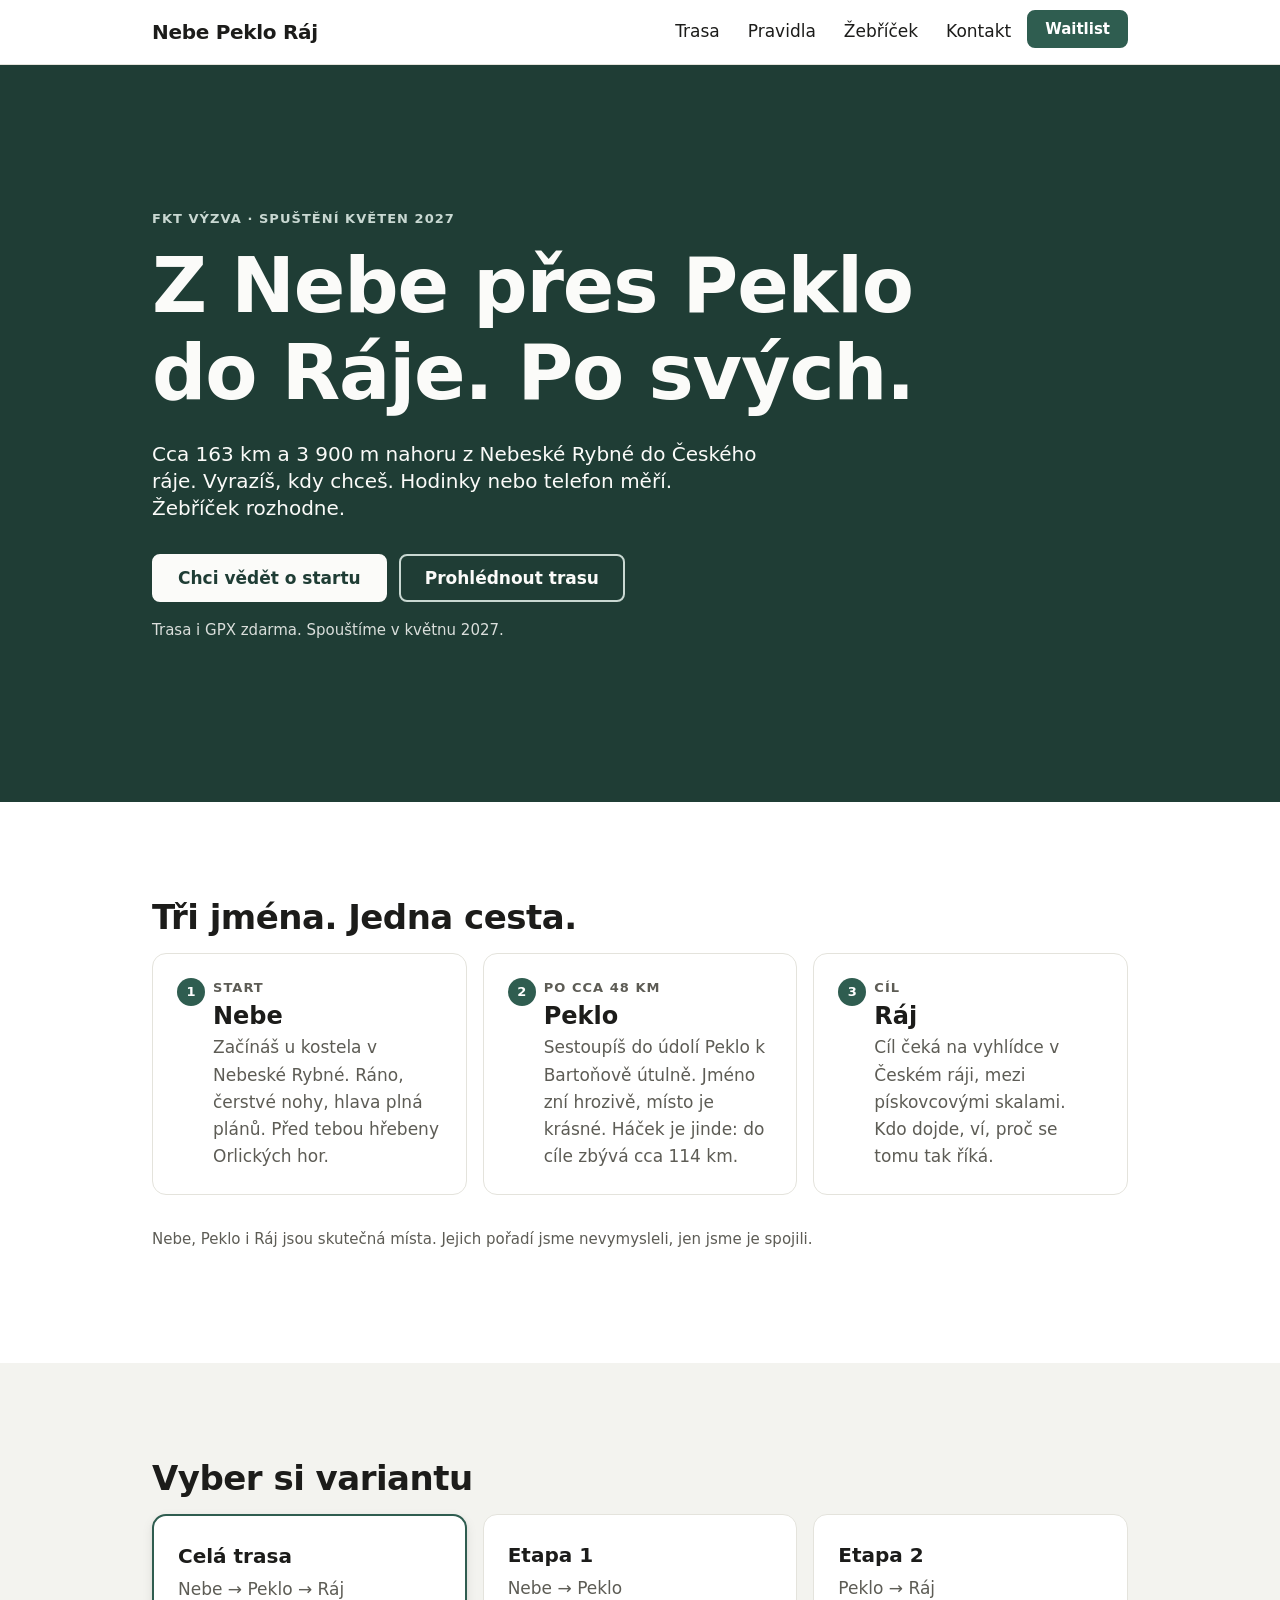
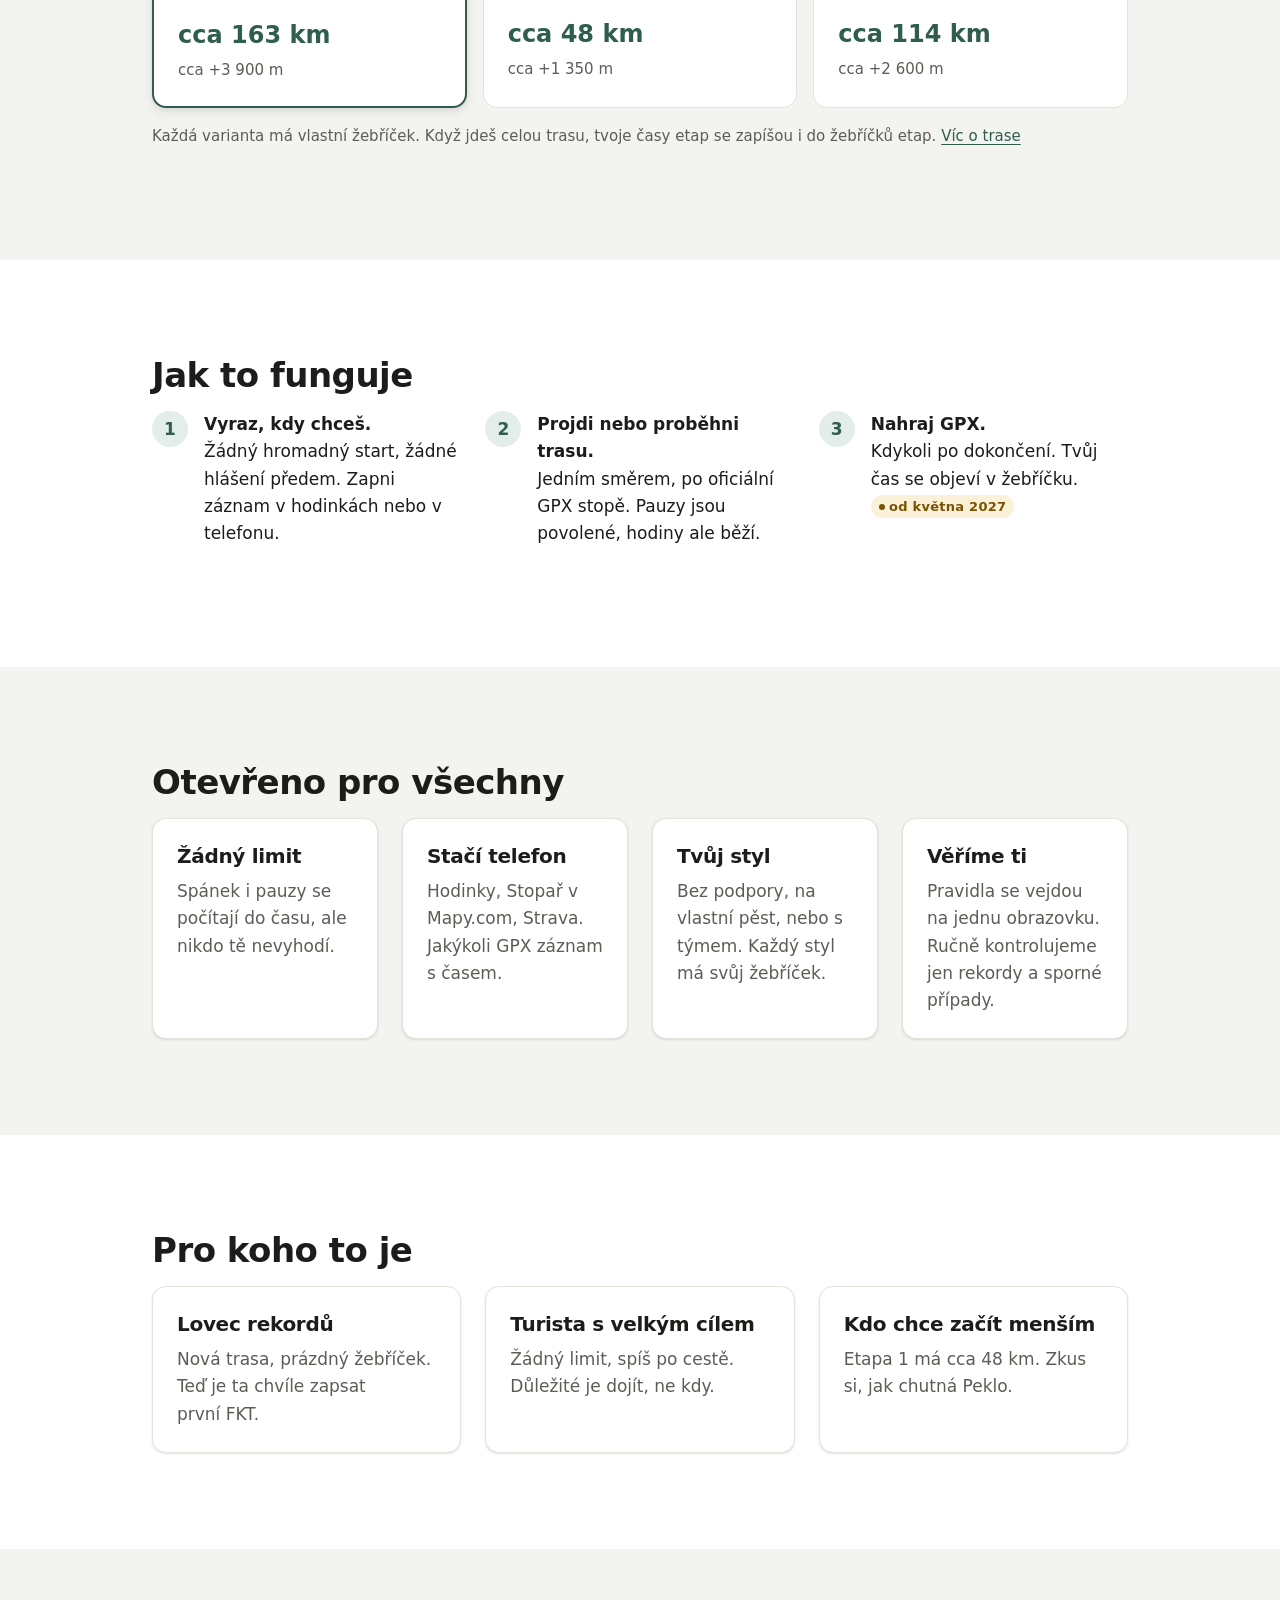
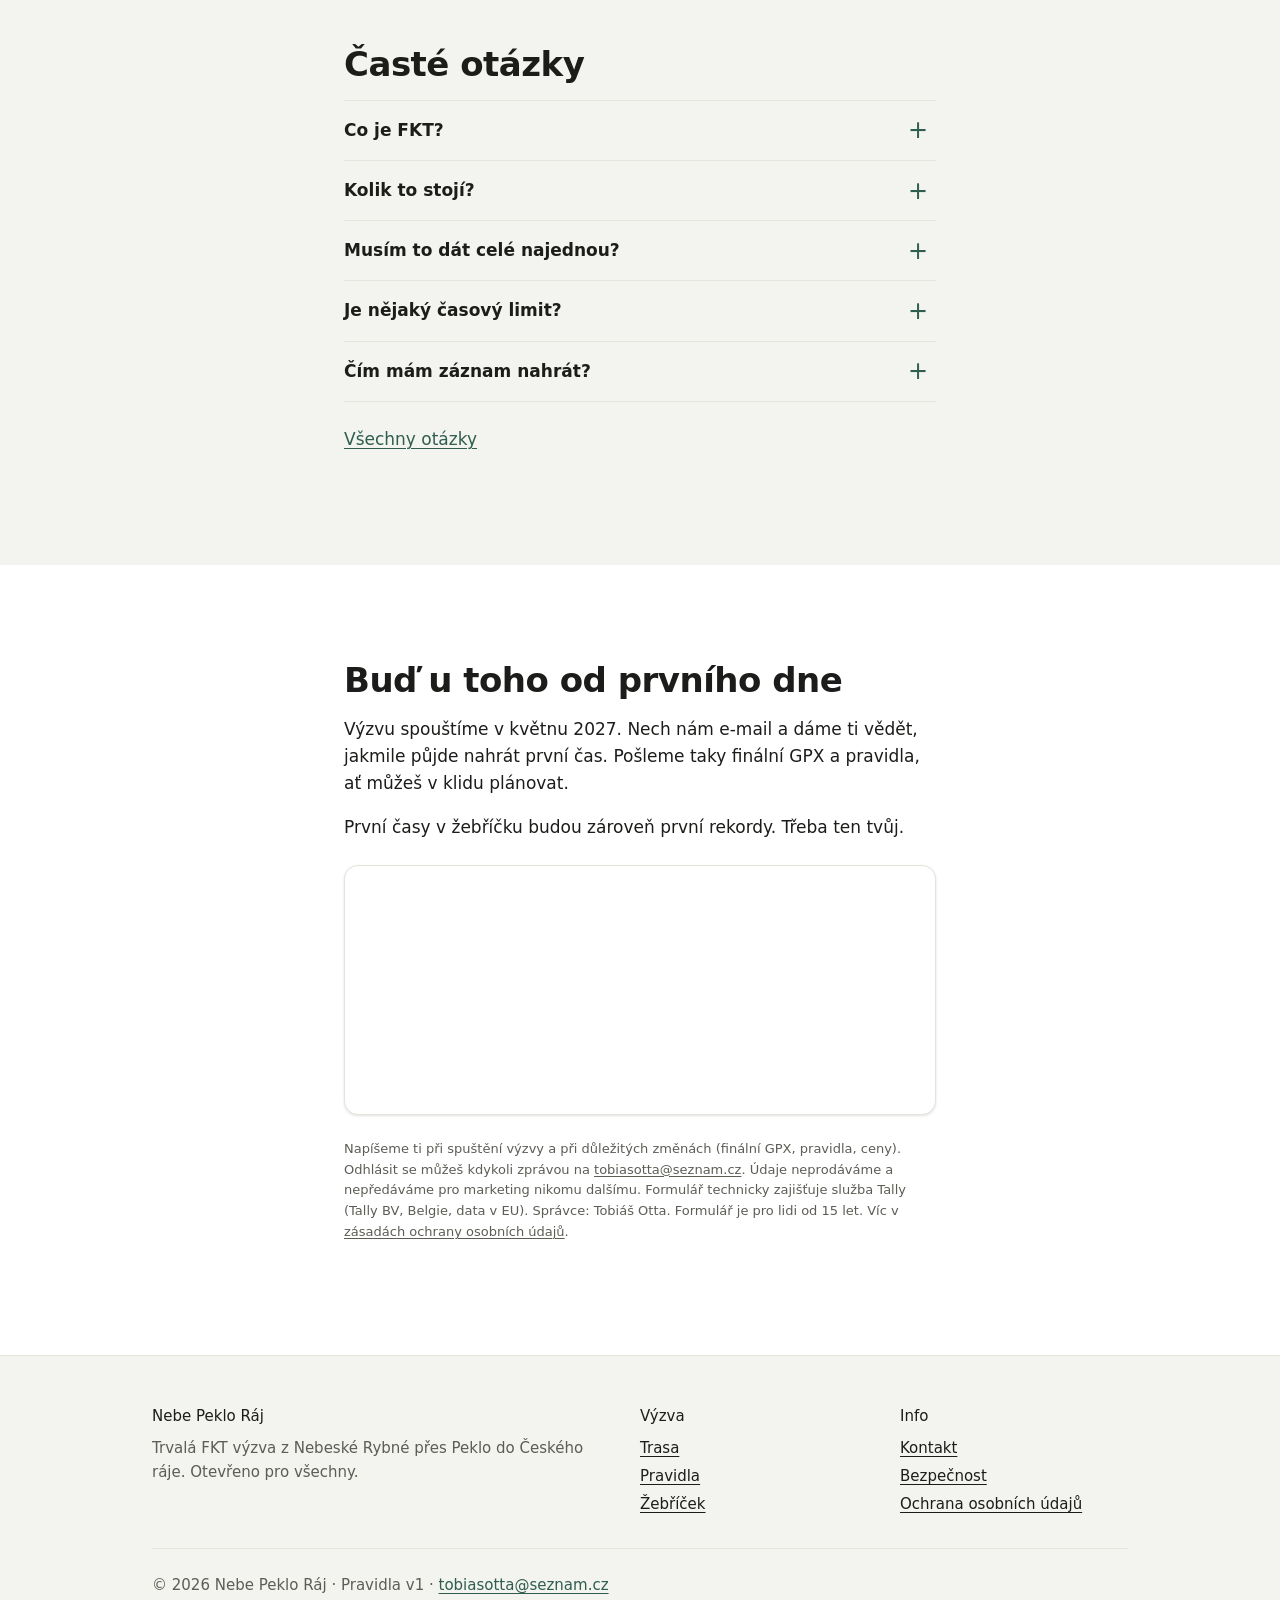
==== commit 3588394b: "Apply legal review: privacy policy, form note, safety and liability texts Co-Authored-By: Claude Opu" ====
--- a/index.html
+++ b/index.html
@@ -107,7 +107,7 @@
         <h2 class="section__title">Jak to funguje</h2>
         <ol class="steps steps--row">
           <li class="steps__item"><strong>Vyraz, kdy chceš.</strong> Žádný hromadný start, žádné hlášení předem. Zapni záznam v hodinkách nebo v telefonu.</li>
-          <li class="steps__item"><strong>Projdi nebo proběhni trasu.</strong> Jedním směrem, po oficiální GPX stopě. Pauzy i spánek jsou povolené, hodiny ale běží.</li>
+          <li class="steps__item"><strong>Projdi nebo proběhni trasu.</strong> Jedním směrem, po oficiální GPX stopě. Pauzy jsou povolené, hodiny ale běží.</li>
           <li class="steps__item"><strong>Nahraj GPX.</strong> Kdykoli po dokončení. Tvůj čas se objeví v žebříčku. <span class="badge badge--soon">od května 2027</span></li>
         </ol>
       </div>
@@ -179,7 +179,7 @@
         <script>var d=document,w="https://tally.so/widgets/embed.js",v=function(){"undefined"!=typeof Tally?Tally.loadEmbeds():d.querySelectorAll("iframe[data-tally-src]:not([src])").forEach((function(e){e.src=e.dataset.tallySrc}))};if("undefined"!=typeof Tally)v();else if(d.querySelector('script[src="'+w+'"]')==null){var s=d.createElement("script");s.src=w,s.onload=v,s.onerror=v,d.body.appendChild(s);}</script>
 
         <p class="gdpr">
-          Napíšeme ti hlavně při spuštění a při důležitých změnách. Žádný spam, e-mail nikomu nepředáme. Formulář zpracovává služba Tally (tally.so). Souhlas můžeš kdykoli odvolat e-mailem na <a href="mailto:tobiasotta@seznam.cz">tobiasotta@seznam.cz</a> a my tvůj e-mail smažeme. Správce údajů: Tobiáš Otta. Víc v <a href="ochrana-udaju.html">zásadách ochrany osobních údajů</a>.
+          Napíšeme ti při spuštění výzvy a při důležitých změnách (finální GPX, pravidla, ceny). Odhlásit se můžeš kdykoli zprávou na <a href="mailto:tobiasotta@seznam.cz">tobiasotta@seznam.cz</a>. Údaje neprodáváme a nepředáváme pro marketing nikomu dalšímu. Formulář technicky zajišťuje služba Tally (Tally BV, Belgie, data v EU). Správce: Tobiáš Otta. Formulář je pro lidi od 15 let. Víc v <a href="ochrana-udaju.html">zásadách ochrany osobních údajů</a>.
         </p>
       </div>
     </section>
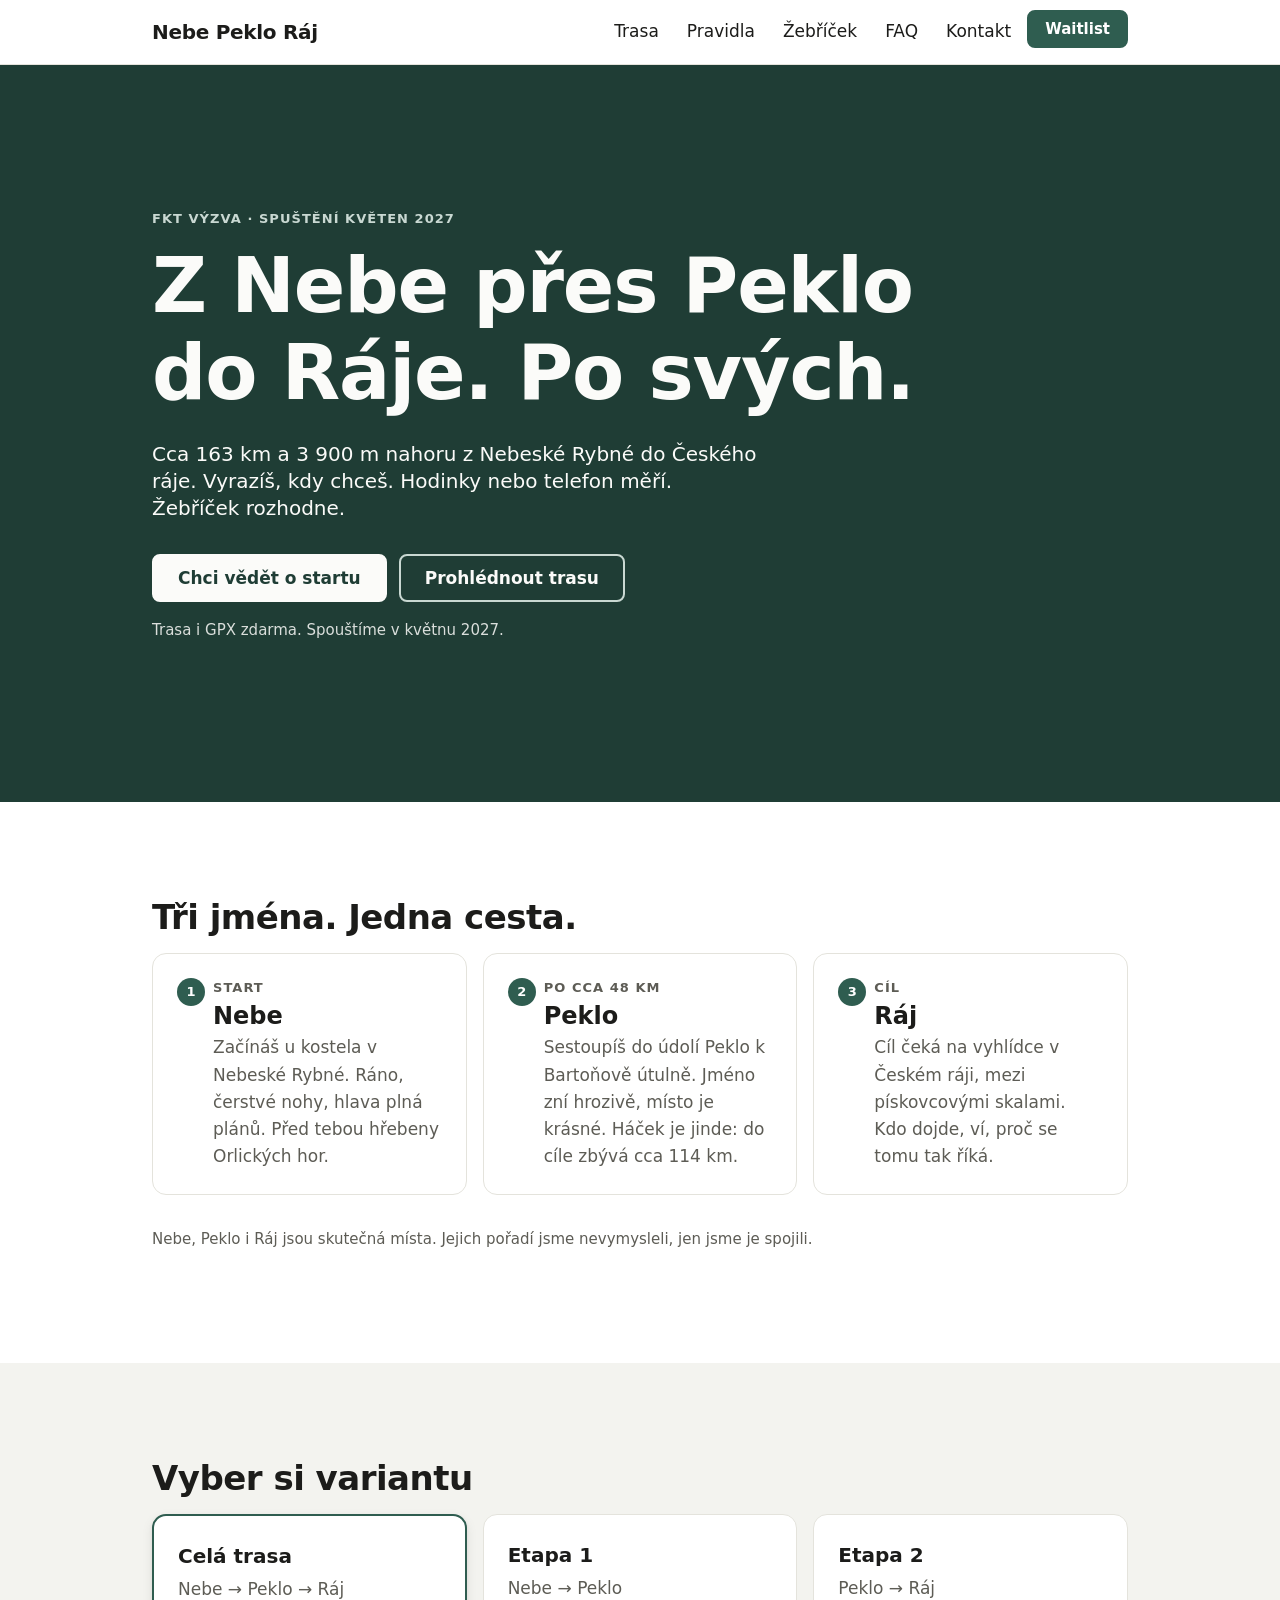
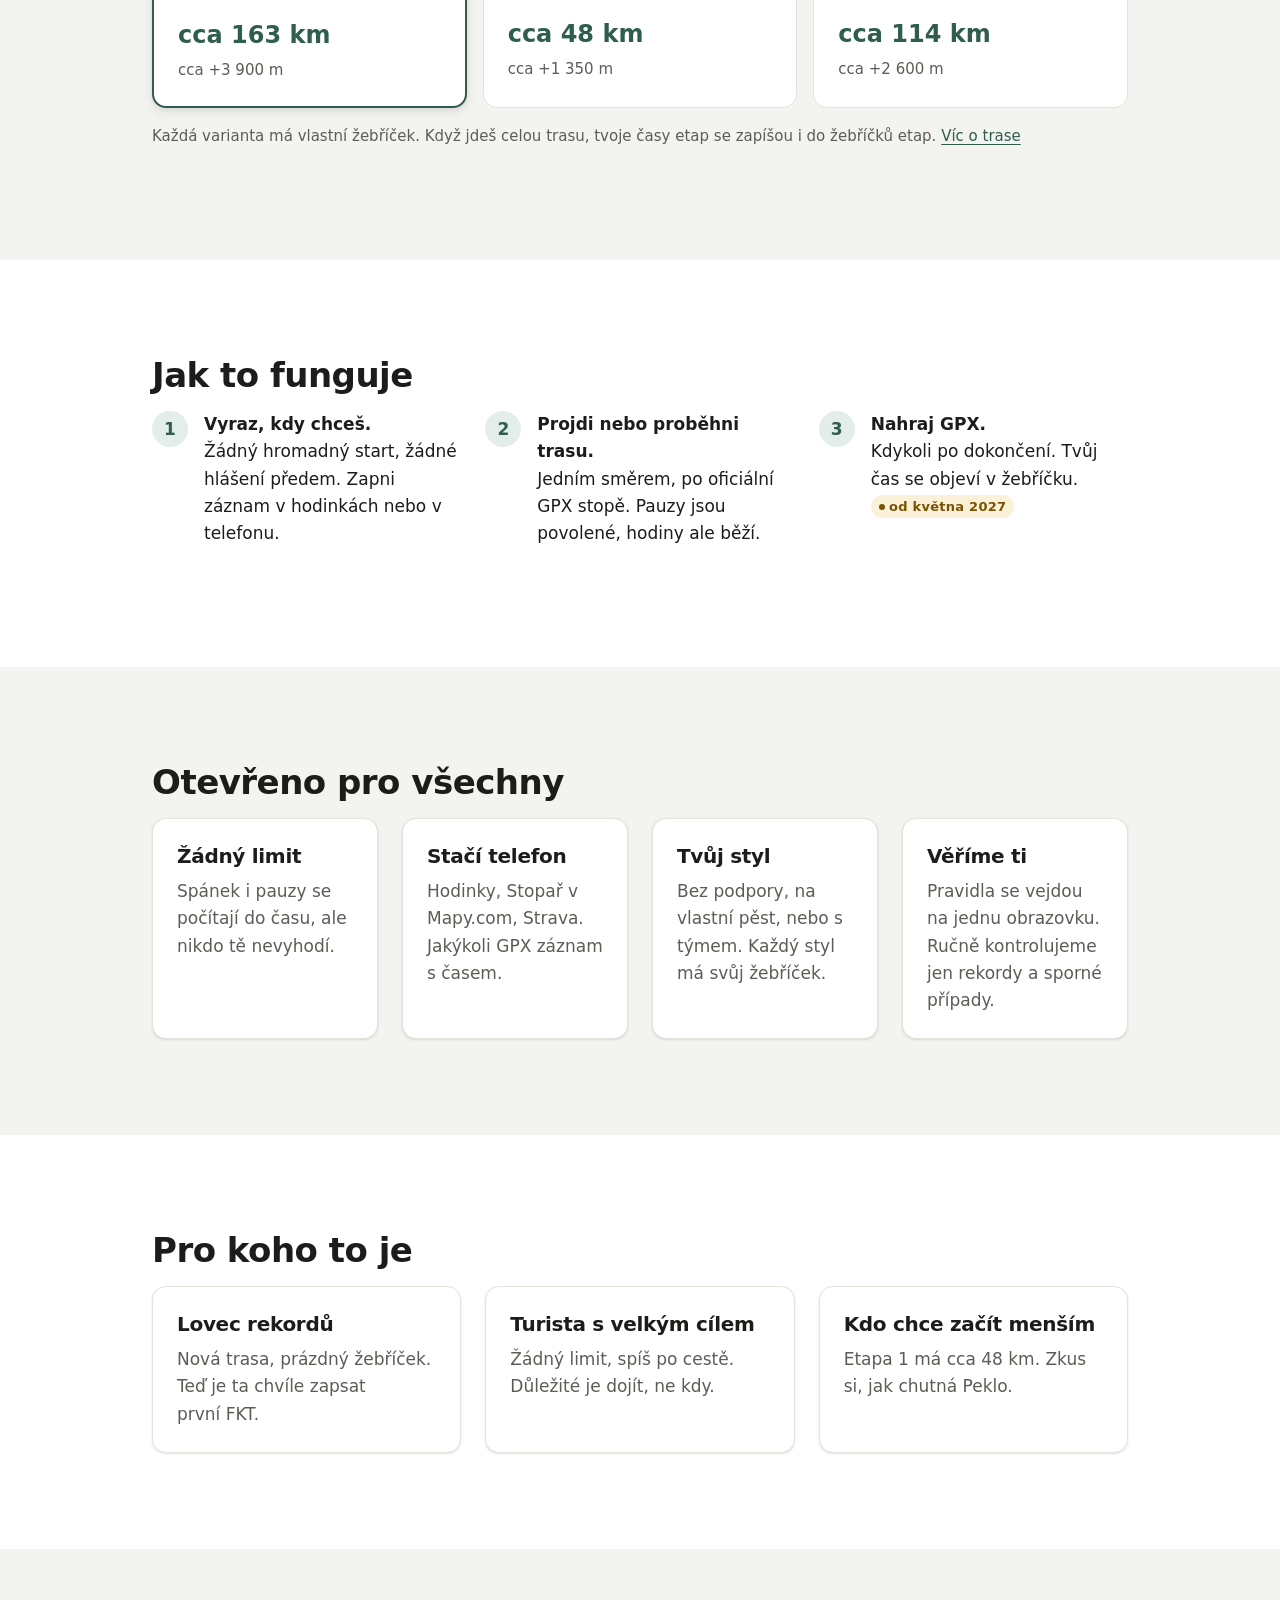
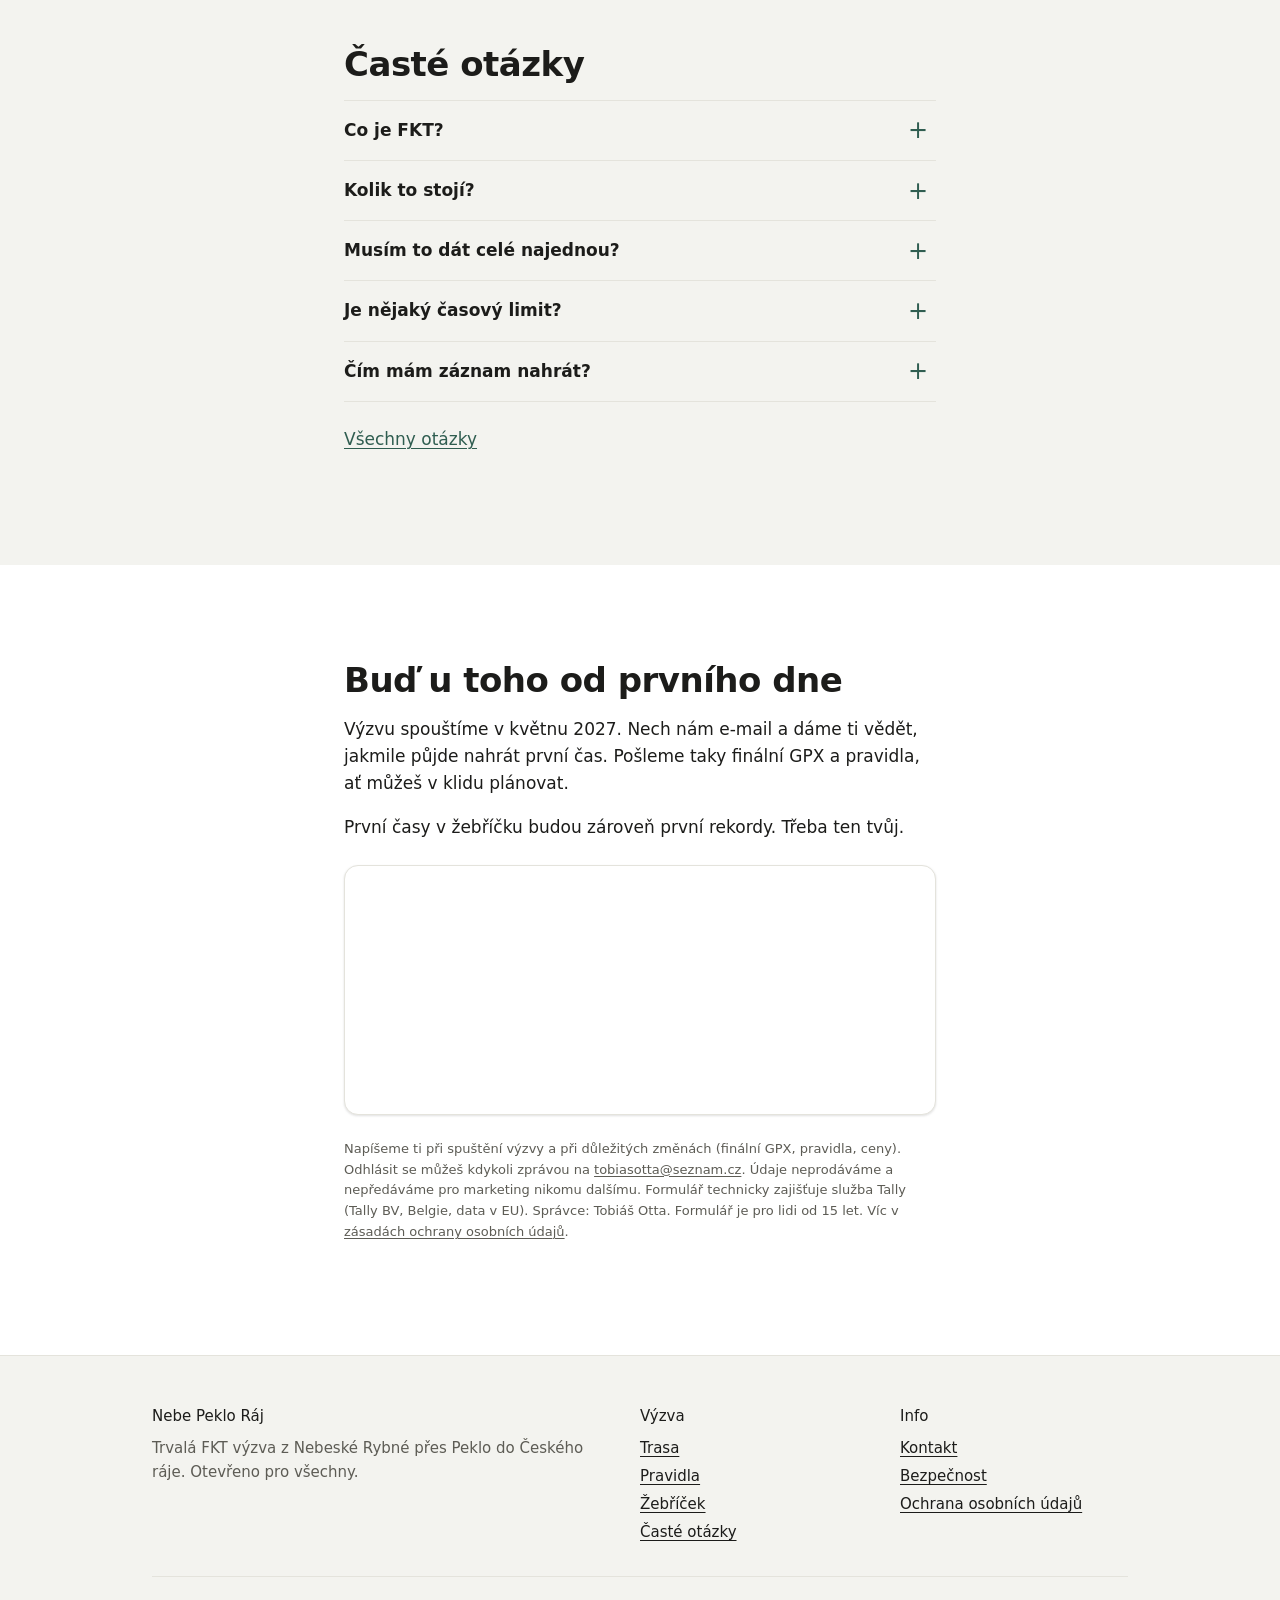
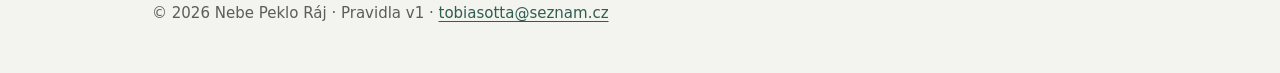
==== commit 3e7ff4f4: "Add FAQ page with grouped questions and link it from nav and footer Co-Authored-By: Claude Opus 5.5 " ====
--- a/index.html
+++ b/index.html
@@ -30,6 +30,7 @@
           <li class="site-nav__item"><a class="site-nav__link" href="trasa.html">Trasa</a></li>
           <li class="site-nav__item"><a class="site-nav__link" href="pravidla.html">Pravidla</a></li>
           <li class="site-nav__item"><a class="site-nav__link" href="zebricek.html">Žebříček</a></li>
+          <li class="site-nav__item"><a class="site-nav__link" href="faq.html">FAQ</a></li>
           <li class="site-nav__item"><a class="site-nav__link" href="kontakt.html">Kontakt</a></li>
           <li class="site-nav__item"><a class="button button--small" href="index.html#waitlist">Waitlist</a></li>
         </ul>
@@ -161,7 +162,7 @@
             <div class="faq__answer"><p>Čímkoli, co ukládá GPX s časem: hodinky, Stopař v Mapy.com, Strava a podobně. Bod aspoň každých 60 sekund. Nahrát můžeš kdykoli, lhůta není.</p></div>
           </details>
         </div>
-        <p><a href="pravidla.html#otazky">Všechny otázky</a></p>
+        <p><a href="faq.html">Všechny otázky</a></p>
       </div>
     </section>
 
@@ -198,6 +199,7 @@
             <li><a href="trasa.html">Trasa</a></li>
             <li><a href="pravidla.html">Pravidla</a></li>
             <li><a href="zebricek.html">Žebříček</a></li>
+            <li><a href="faq.html">Časté otázky</a></li>
           </ul>
         </div>
         <div>
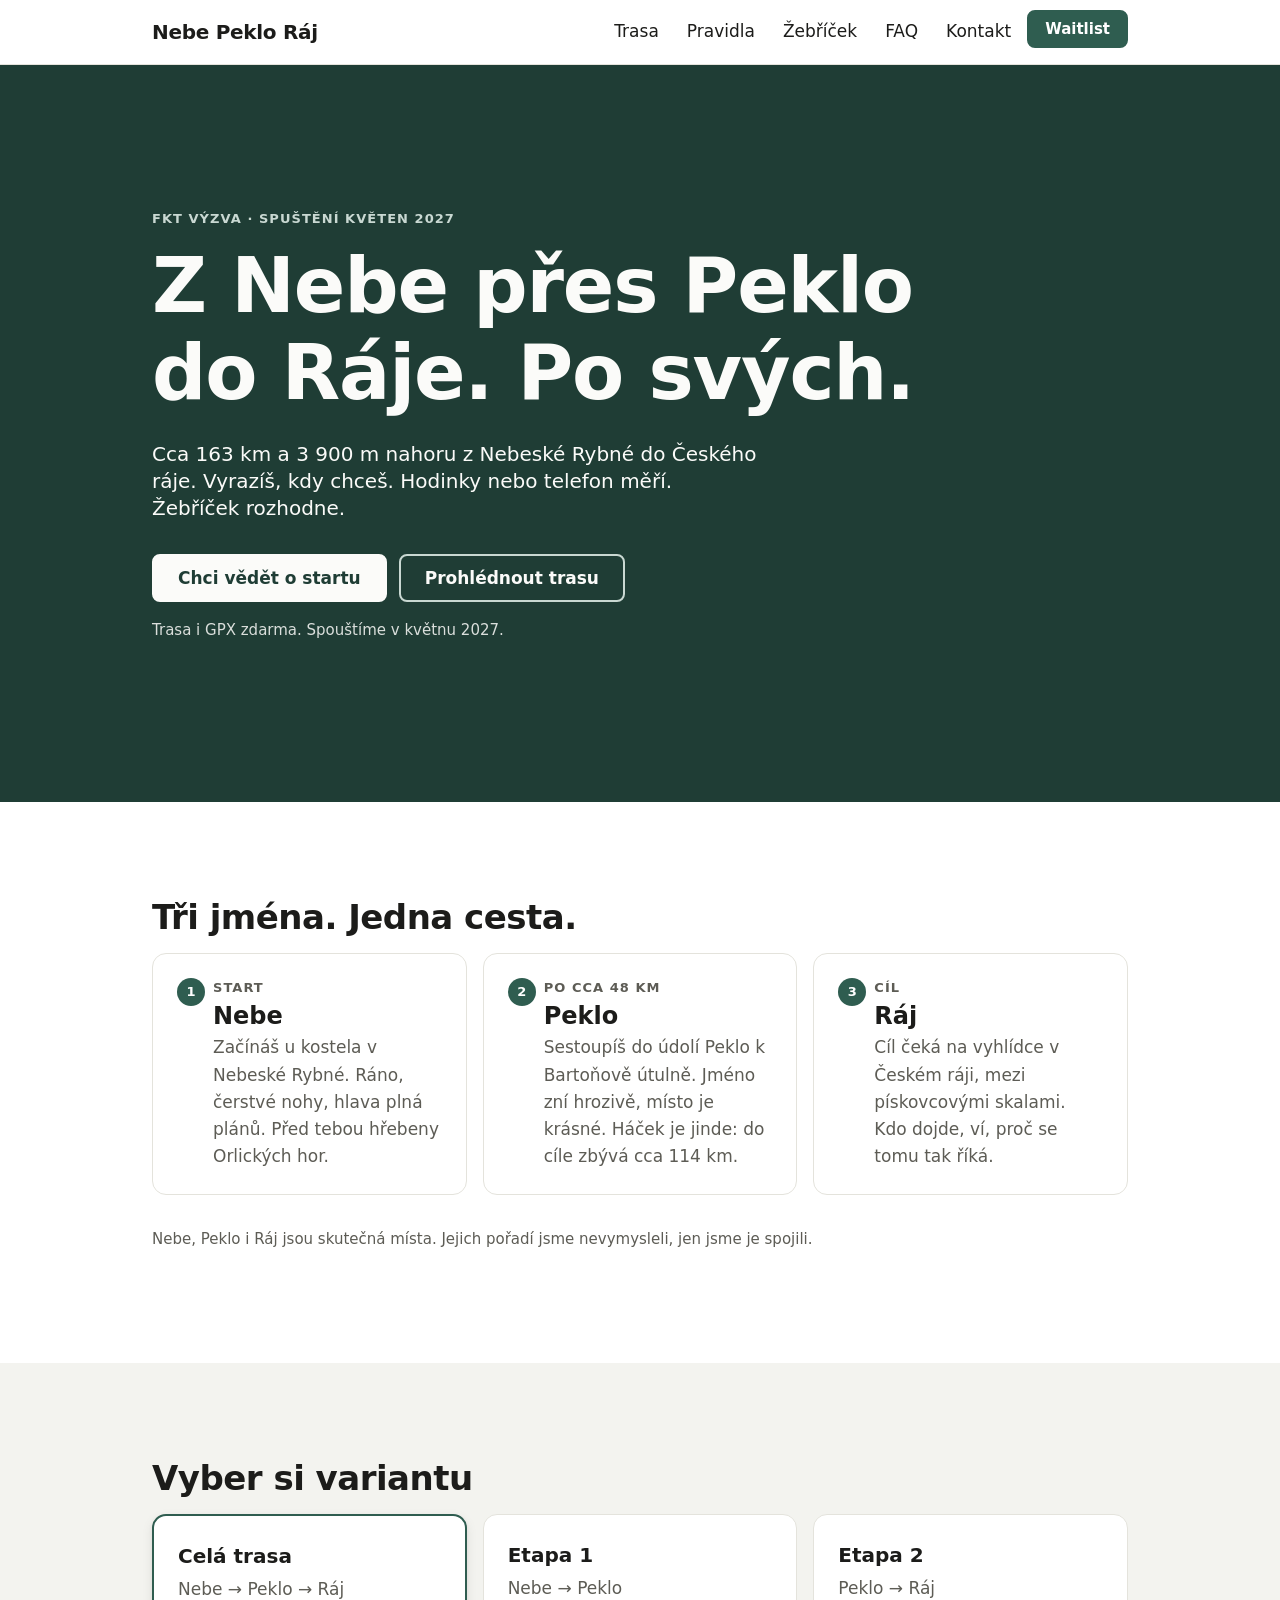
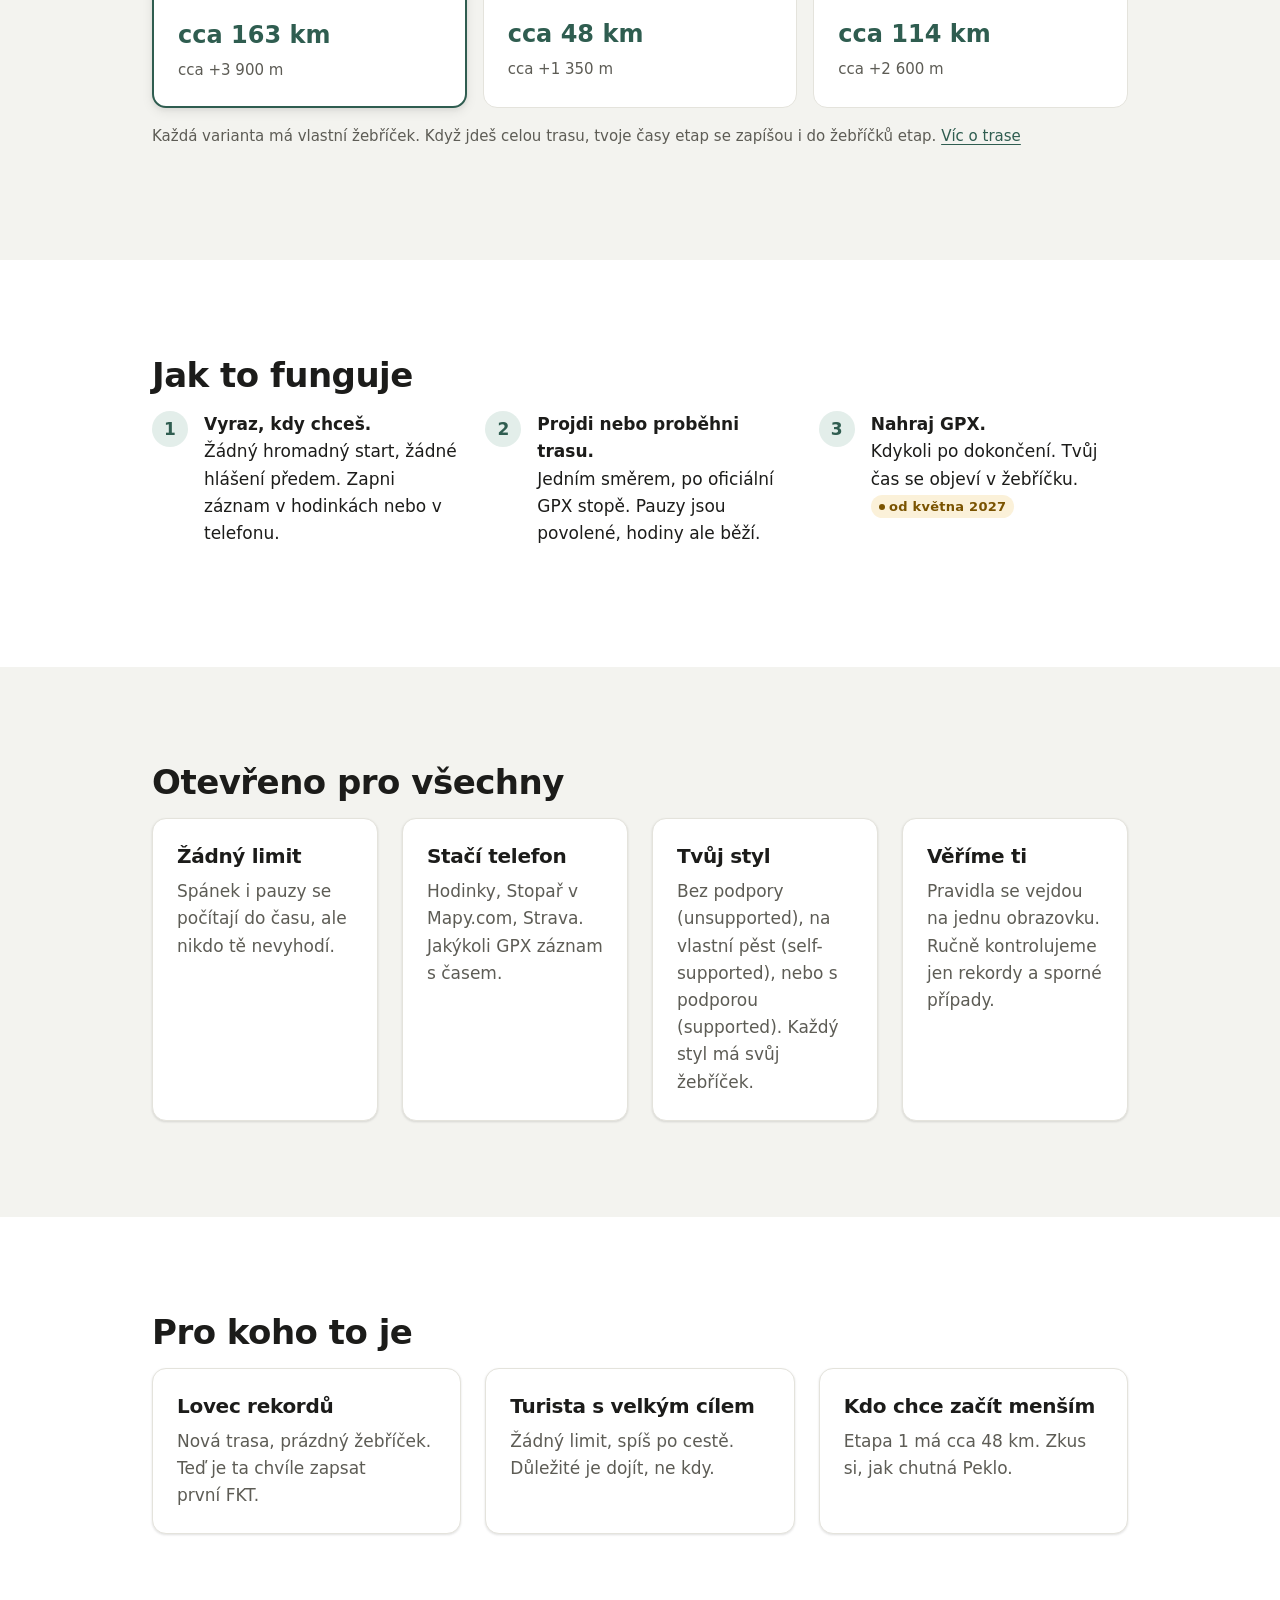
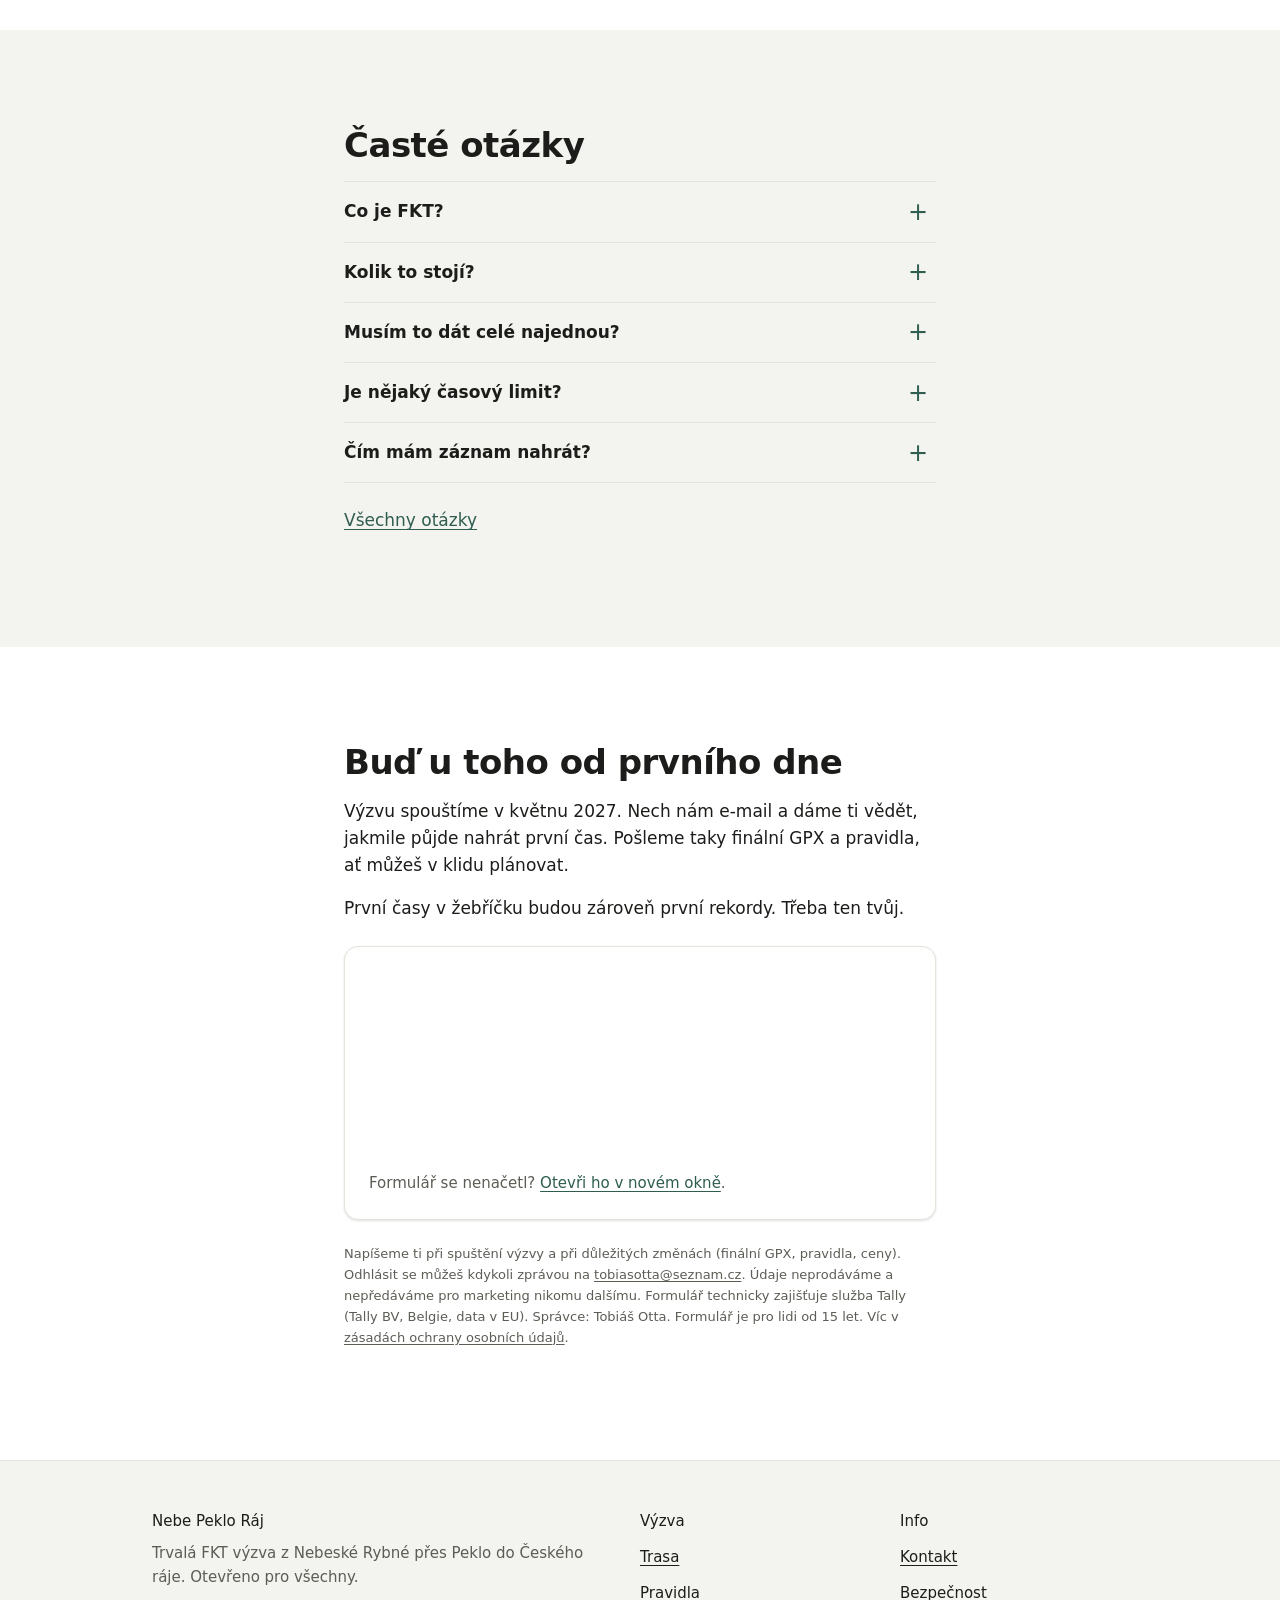
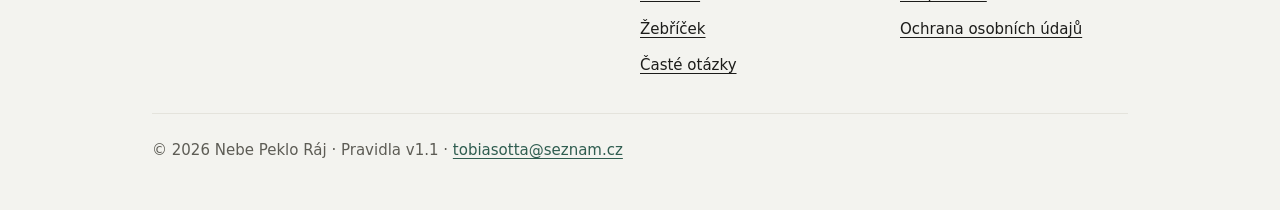
==== commit 46223d48: "Fix issues found in persona review - Rules version shown as v1.1 everywhere (matches challenge.json)" ====
--- a/index.html
+++ b/index.html
@@ -120,7 +120,7 @@
         <div class="grid grid--4">
           <div class="card"><h3 class="card__title">Žádný limit</h3><p class="card__text">Spánek i pauzy se počítají do času, ale nikdo tě nevyhodí.</p></div>
           <div class="card"><h3 class="card__title">Stačí telefon</h3><p class="card__text">Hodinky, Stopař v Mapy.com, Strava. Jakýkoli GPX záznam s časem.</p></div>
-          <div class="card"><h3 class="card__title">Tvůj styl</h3><p class="card__text">Bez podpory, na vlastní pěst, nebo s týmem. Každý styl má svůj žebříček.</p></div>
+          <div class="card"><h3 class="card__title">Tvůj styl</h3><p class="card__text">Bez podpory (unsupported), na vlastní pěst (self-supported), nebo s podporou (supported). Každý styl má svůj žebříček.</p></div>
           <div class="card"><h3 class="card__title">Věříme ti</h3><p class="card__text">Pravidla se vejdou na jednu obrazovku. Ručně kontrolujeme jen rekordy a sporné případy.</p></div>
         </div>
       </div>
@@ -159,7 +159,7 @@
           </details>
           <details class="faq__item">
             <summary class="faq__question">Čím mám záznam nahrát?</summary>
-            <div class="faq__answer"><p>Čímkoli, co ukládá GPX s časem: hodinky, Stopař v Mapy.com, Strava a podobně. Bod aspoň každých 60 sekund. Nahrát můžeš kdykoli, lhůta není.</p></div>
+            <div class="faq__answer"><p>Čímkoli, co ukládá GPX s časem: hodinky, Stopař v Mapy.com, Strava a podobně. Při pohybu bod aspoň každých 60 sekund, pauzy nevadí. Nahrát můžeš kdykoli, lhůta není.</p></div>
           </details>
         </div>
         <p><a href="faq.html">Všechny otázky</a></p>
@@ -175,7 +175,7 @@
         <!-- TALLY: waitlist formulář (Tally, formulář aO9Yr9). Pro výměnu vlož nový embed kód sem. -->
         <div class="form-embed">
           <iframe data-tally-src="https://tally.so/embed/aO9Yr9?alignLeft=1&amp;hideTitle=1&amp;transparentBackground=1&amp;dynamicHeight=1" loading="lazy" width="100%" height="200" frameborder="0" marginheight="0" marginwidth="0" title="Nebe Peklo Ráj – waitlist"></iframe>
-          <noscript><p><a href="https://tally.so/r/aO9Yr9">Otevřít formulář</a></p></noscript>
+          <p class="form-embed__fallback">Formulář se nenačetl? <a href="https://tally.so/r/aO9Yr9">Otevři ho v novém okně</a>.</p>
         </div>
         <script>var d=document,w="https://tally.so/widgets/embed.js",v=function(){"undefined"!=typeof Tally?Tally.loadEmbeds():d.querySelectorAll("iframe[data-tally-src]:not([src])").forEach((function(e){e.src=e.dataset.tallySrc}))};if("undefined"!=typeof Tally)v();else if(d.querySelector('script[src="'+w+'"]')==null){var s=d.createElement("script");s.src=w,s.onload=v,s.onerror=v,d.body.appendChild(s);}</script>
 
@@ -212,7 +212,7 @@
         </div>
       </div>
       <div class="site-footer__bottom">
-        <p>© 2026 Nebe Peklo Ráj · Pravidla v1 · <a href="mailto:tobiasotta@seznam.cz">tobiasotta@seznam.cz</a></p>
+        <p>© 2026 Nebe Peklo Ráj · Pravidla v1.1 · <a href="mailto:tobiasotta@seznam.cz">tobiasotta@seznam.cz</a></p>
       </div>
     </div>
   </footer>
--- a/assets/styles.css
+++ b/assets/styles.css
@@ -400,7 +400,8 @@
 }
 
 @media (min-width: 60em) {
-  .site-nav__button { display: none; }
+  .site-nav__button,
+  .site-nav__toggle { display: none; }
   .site-nav__list,
   .site-nav__toggle:checked ~ .site-nav__list {
     display: flex;
@@ -432,6 +433,8 @@
 .site-footer__grid { display: grid; gap: var(--space-l); }
 .site-footer__title { font-size: var(--text-s); color: var(--color-heading); margin-bottom: var(--space-2xs); }
 .site-footer__list { list-style: none; padding: 0; margin: 0; }
+.site-footer__list a { display: inline-block; padding-block: var(--space-3xs); }
+.form-embed__fallback { font-size: var(--text-s); color: var(--color-text-muted); }
 .site-footer__list a,
 .footer a { color: var(--color-text); }
 .site-footer__list a:hover,
@@ -726,6 +729,7 @@
 .faq__question::-webkit-details-marker { display: none; }
 .faq__question::after {
   content: "+";
+  content: "+" / "";
   position: absolute;
   right: var(--space-2xs);
   top: 50%;
@@ -735,7 +739,7 @@
   line-height: 1;
   color: var(--color-accent);
 }
-.faq__item[open] > .faq__question::after { content: "−"; }
+.faq__item[open] > .faq__question::after { content: "−"; content: "−" / ""; }
 .faq__question:hover { color: var(--color-accent); }
 .faq__answer { padding: 0 0 var(--space-s); color: var(--color-text-muted); }
 .faq__answer > :last-child { margin-bottom: 0; }
@@ -782,6 +786,7 @@
   color: var(--color-text-muted);
   white-space: nowrap;
 }
+.table--stack thead th { white-space: normal; }
 .table tbody th { font-weight: var(--font-weight-bold); color: var(--color-heading); }
 .table tbody tr:last-child > * { border-bottom: 0; }
 .table--striped tbody tr:nth-child(even) { background: var(--color-bg-alt); }
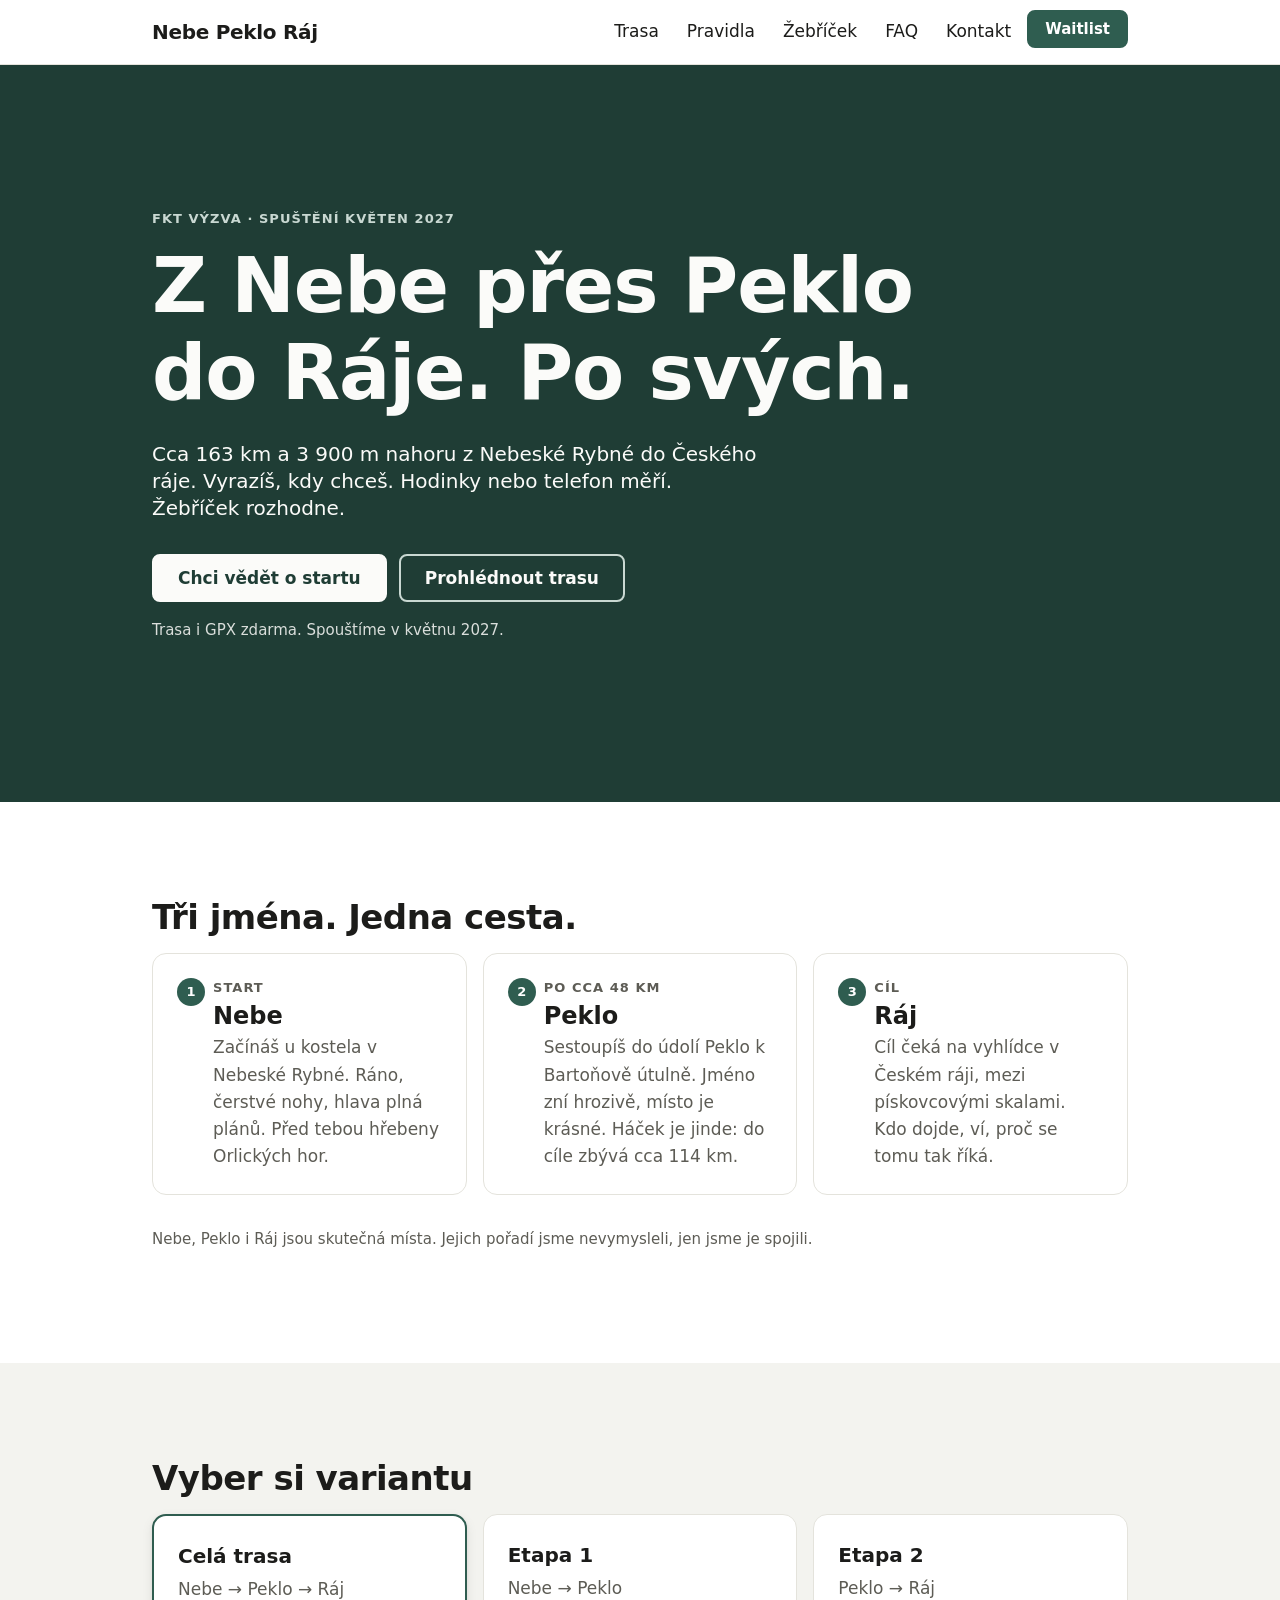
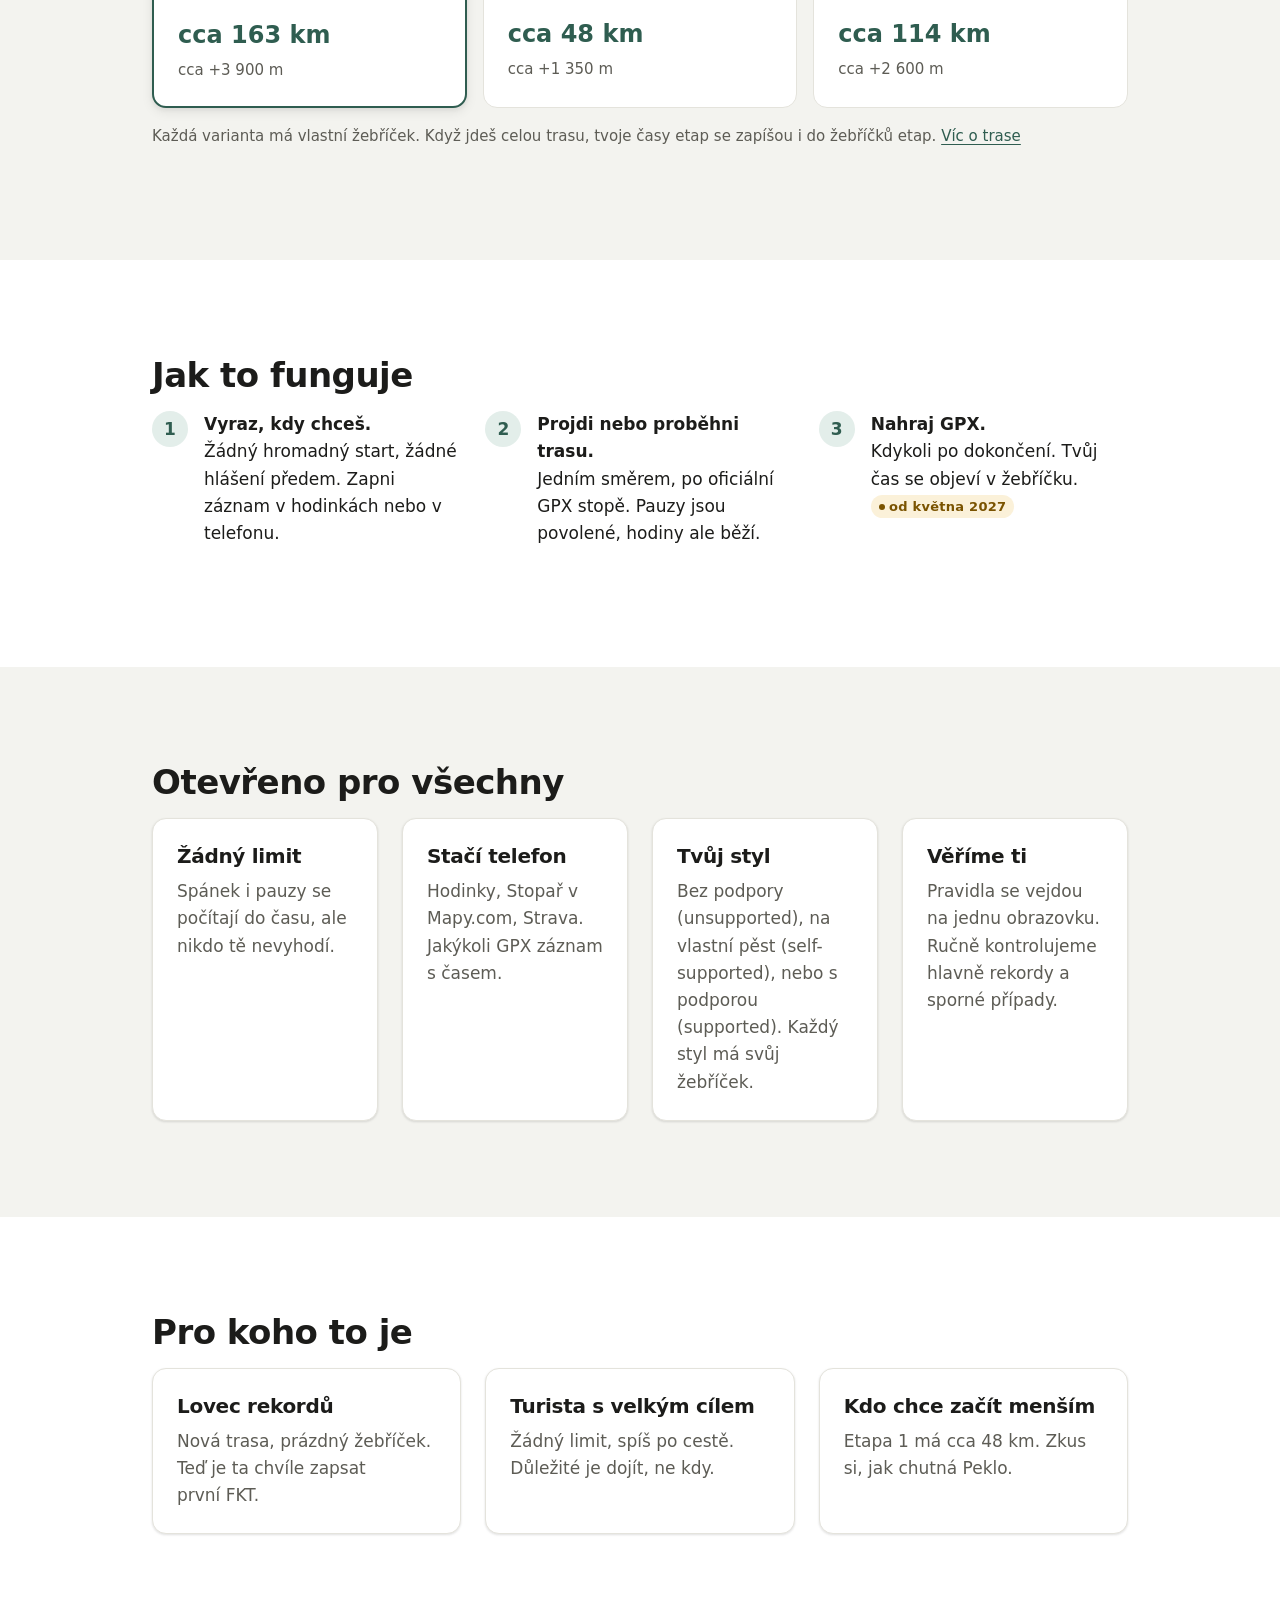
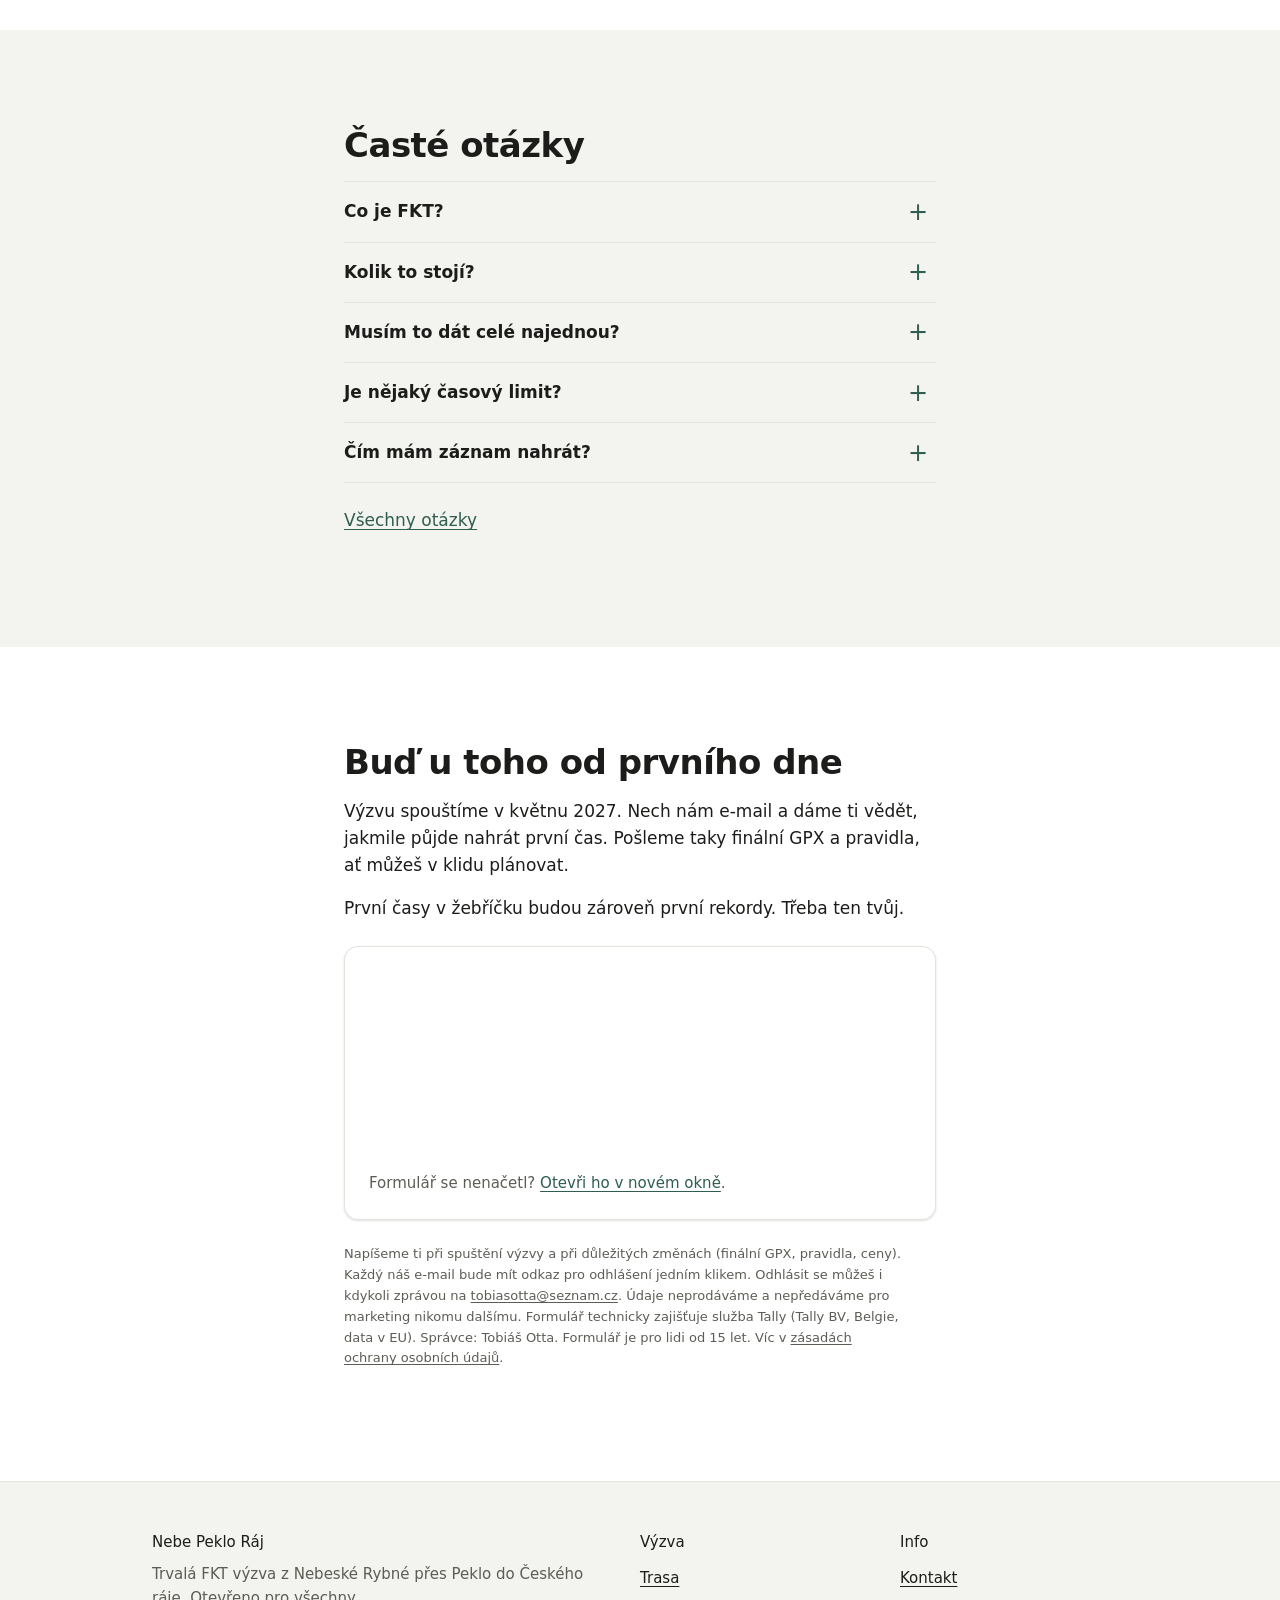
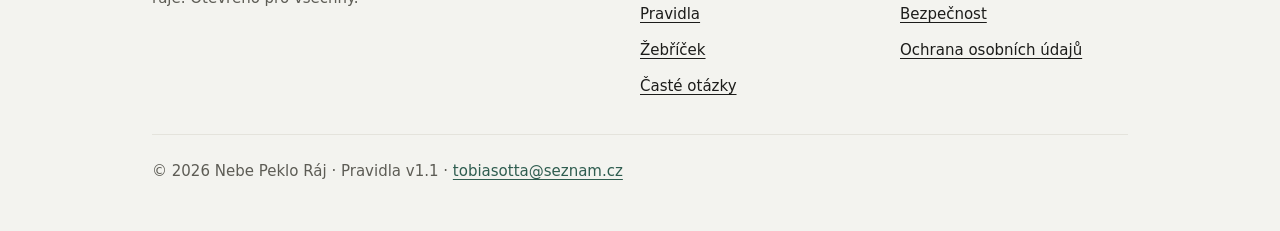
==== commit 5d27019c: "Round 2 decisions: categories, unsubscribe link, honest automat text - Leaderboards split into men, " ====
--- a/index.html
+++ b/index.html
@@ -121,7 +121,7 @@
           <div class="card"><h3 class="card__title">Žádný limit</h3><p class="card__text">Spánek i pauzy se počítají do času, ale nikdo tě nevyhodí.</p></div>
           <div class="card"><h3 class="card__title">Stačí telefon</h3><p class="card__text">Hodinky, Stopař v Mapy.com, Strava. Jakýkoli GPX záznam s časem.</p></div>
           <div class="card"><h3 class="card__title">Tvůj styl</h3><p class="card__text">Bez podpory (unsupported), na vlastní pěst (self-supported), nebo s podporou (supported). Každý styl má svůj žebříček.</p></div>
-          <div class="card"><h3 class="card__title">Věříme ti</h3><p class="card__text">Pravidla se vejdou na jednu obrazovku. Ručně kontrolujeme jen rekordy a sporné případy.</p></div>
+          <div class="card"><h3 class="card__title">Věříme ti</h3><p class="card__text">Pravidla se vejdou na jednu obrazovku. Ručně kontrolujeme hlavně rekordy a sporné případy.</p></div>
         </div>
       </div>
     </section>
@@ -180,7 +180,7 @@
         <script>var d=document,w="https://tally.so/widgets/embed.js",v=function(){"undefined"!=typeof Tally?Tally.loadEmbeds():d.querySelectorAll("iframe[data-tally-src]:not([src])").forEach((function(e){e.src=e.dataset.tallySrc}))};if("undefined"!=typeof Tally)v();else if(d.querySelector('script[src="'+w+'"]')==null){var s=d.createElement("script");s.src=w,s.onload=v,s.onerror=v,d.body.appendChild(s);}</script>
 
         <p class="gdpr">
-          Napíšeme ti při spuštění výzvy a při důležitých změnách (finální GPX, pravidla, ceny). Odhlásit se můžeš kdykoli zprávou na <a href="mailto:tobiasotta@seznam.cz">tobiasotta@seznam.cz</a>. Údaje neprodáváme a nepředáváme pro marketing nikomu dalšímu. Formulář technicky zajišťuje služba Tally (Tally BV, Belgie, data v EU). Správce: Tobiáš Otta. Formulář je pro lidi od 15 let. Víc v <a href="ochrana-udaju.html">zásadách ochrany osobních údajů</a>.
+          Napíšeme ti při spuštění výzvy a při důležitých změnách (finální GPX, pravidla, ceny). Každý náš e-mail bude mít odkaz pro odhlášení jedním klikem. Odhlásit se můžeš i kdykoli zprávou na <a href="mailto:tobiasotta@seznam.cz">tobiasotta@seznam.cz</a>. Údaje neprodáváme a nepředáváme pro marketing nikomu dalšímu. Formulář technicky zajišťuje služba Tally (Tally BV, Belgie, data v EU). Správce: Tobiáš Otta. Formulář je pro lidi od 15 let. Víc v <a href="ochrana-udaju.html">zásadách ochrany osobních údajů</a>.
         </p>
       </div>
     </section>
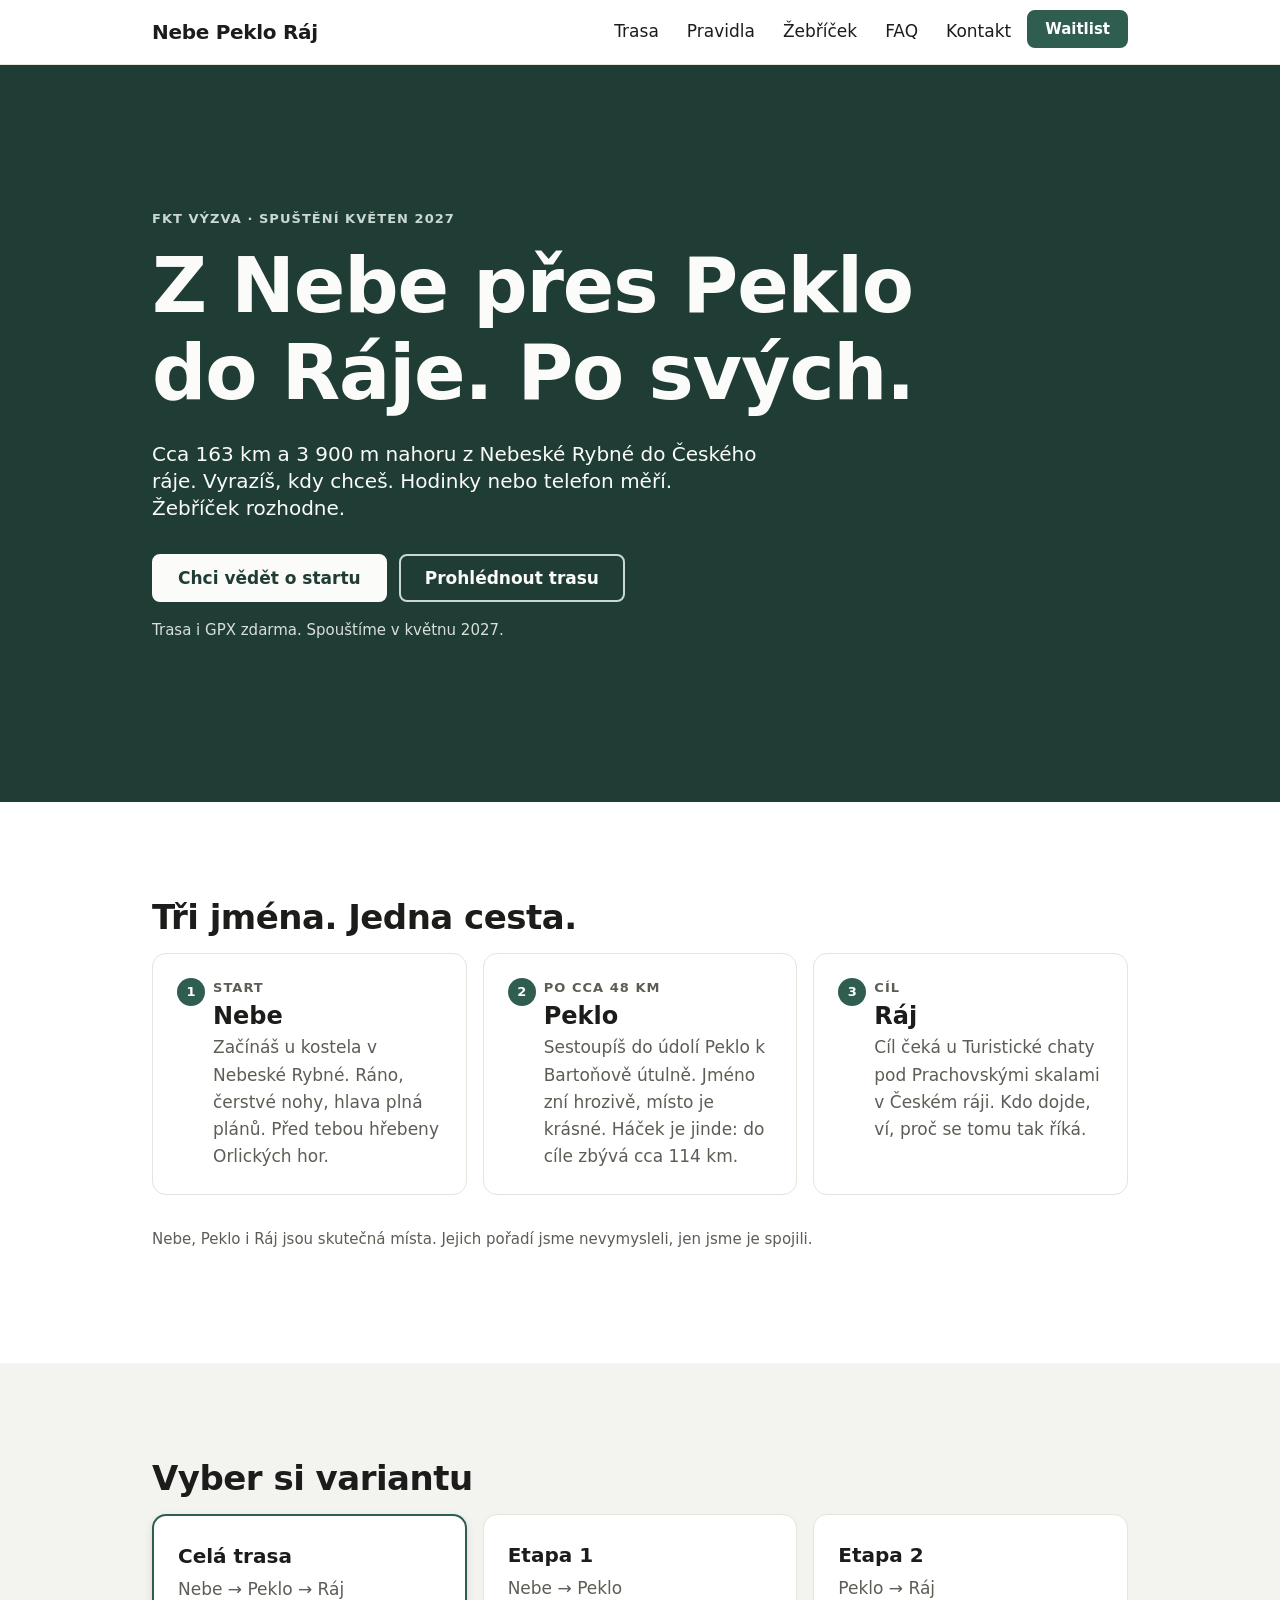
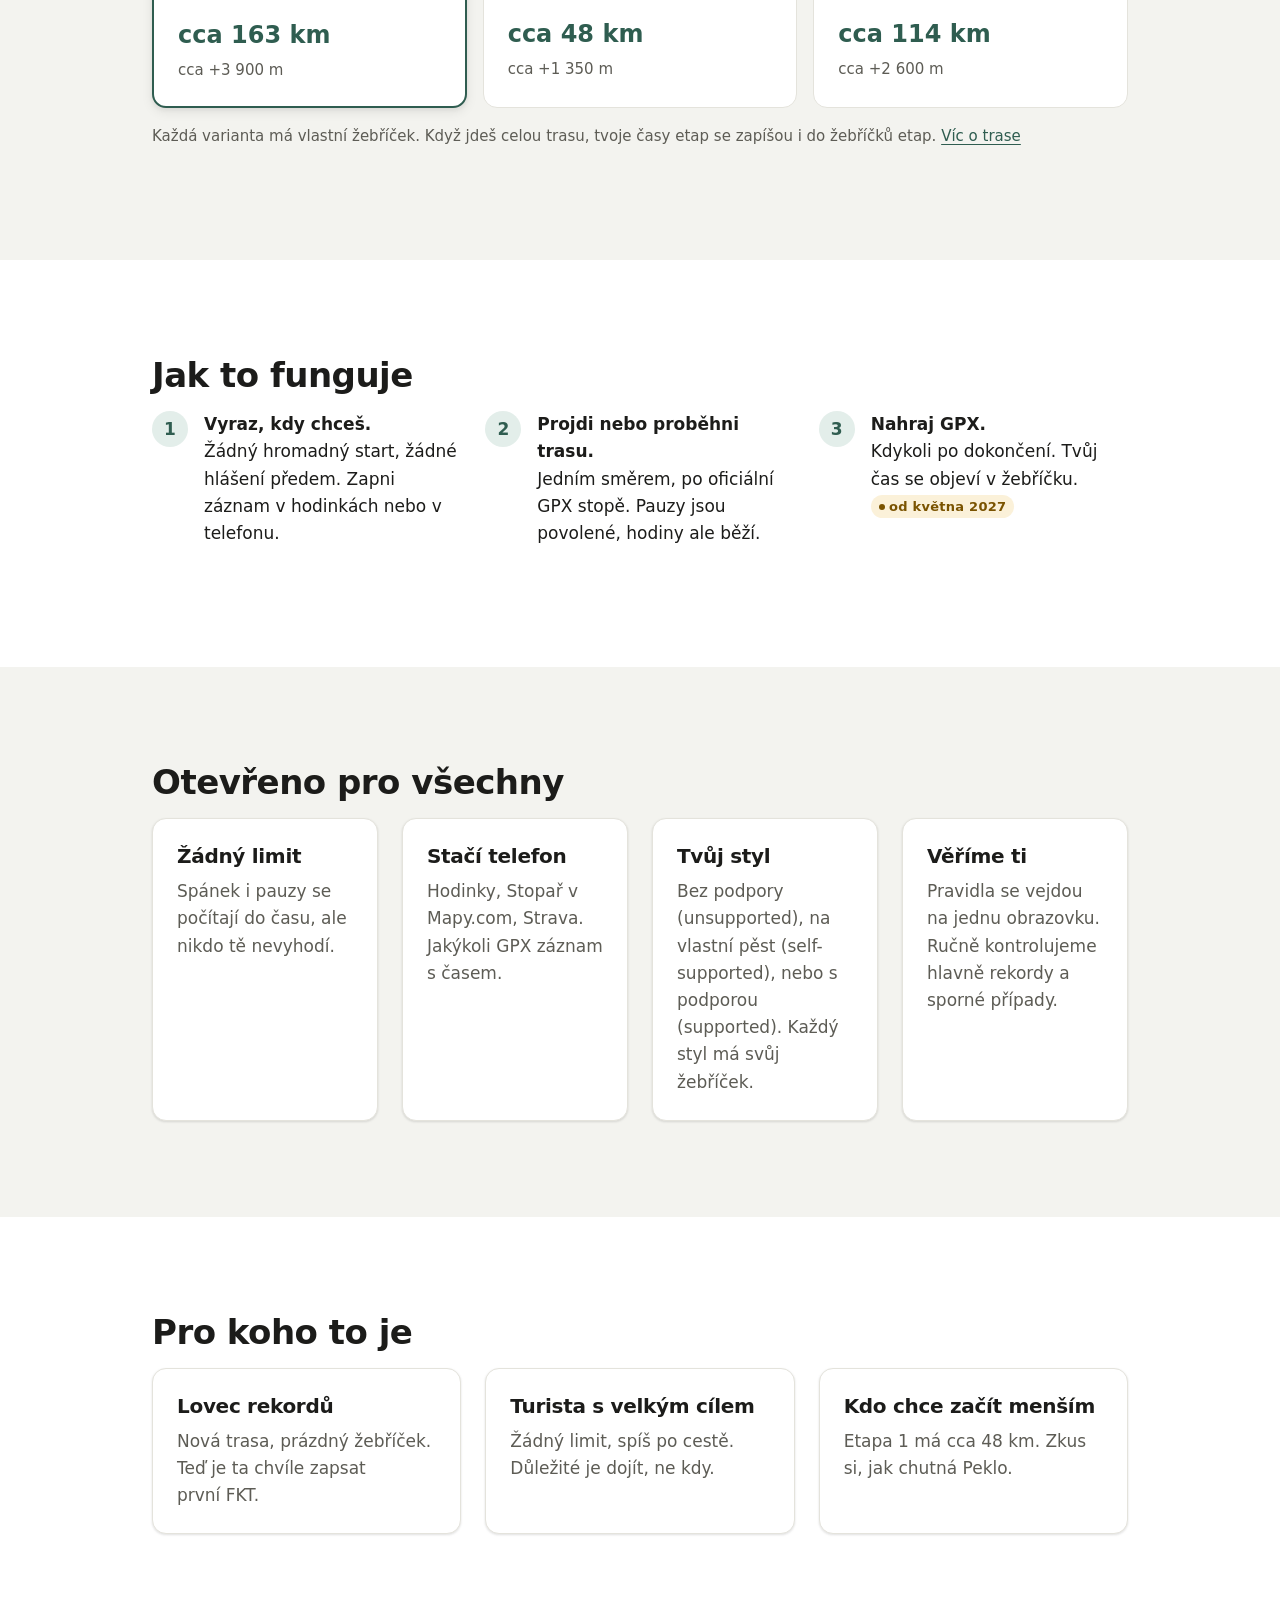
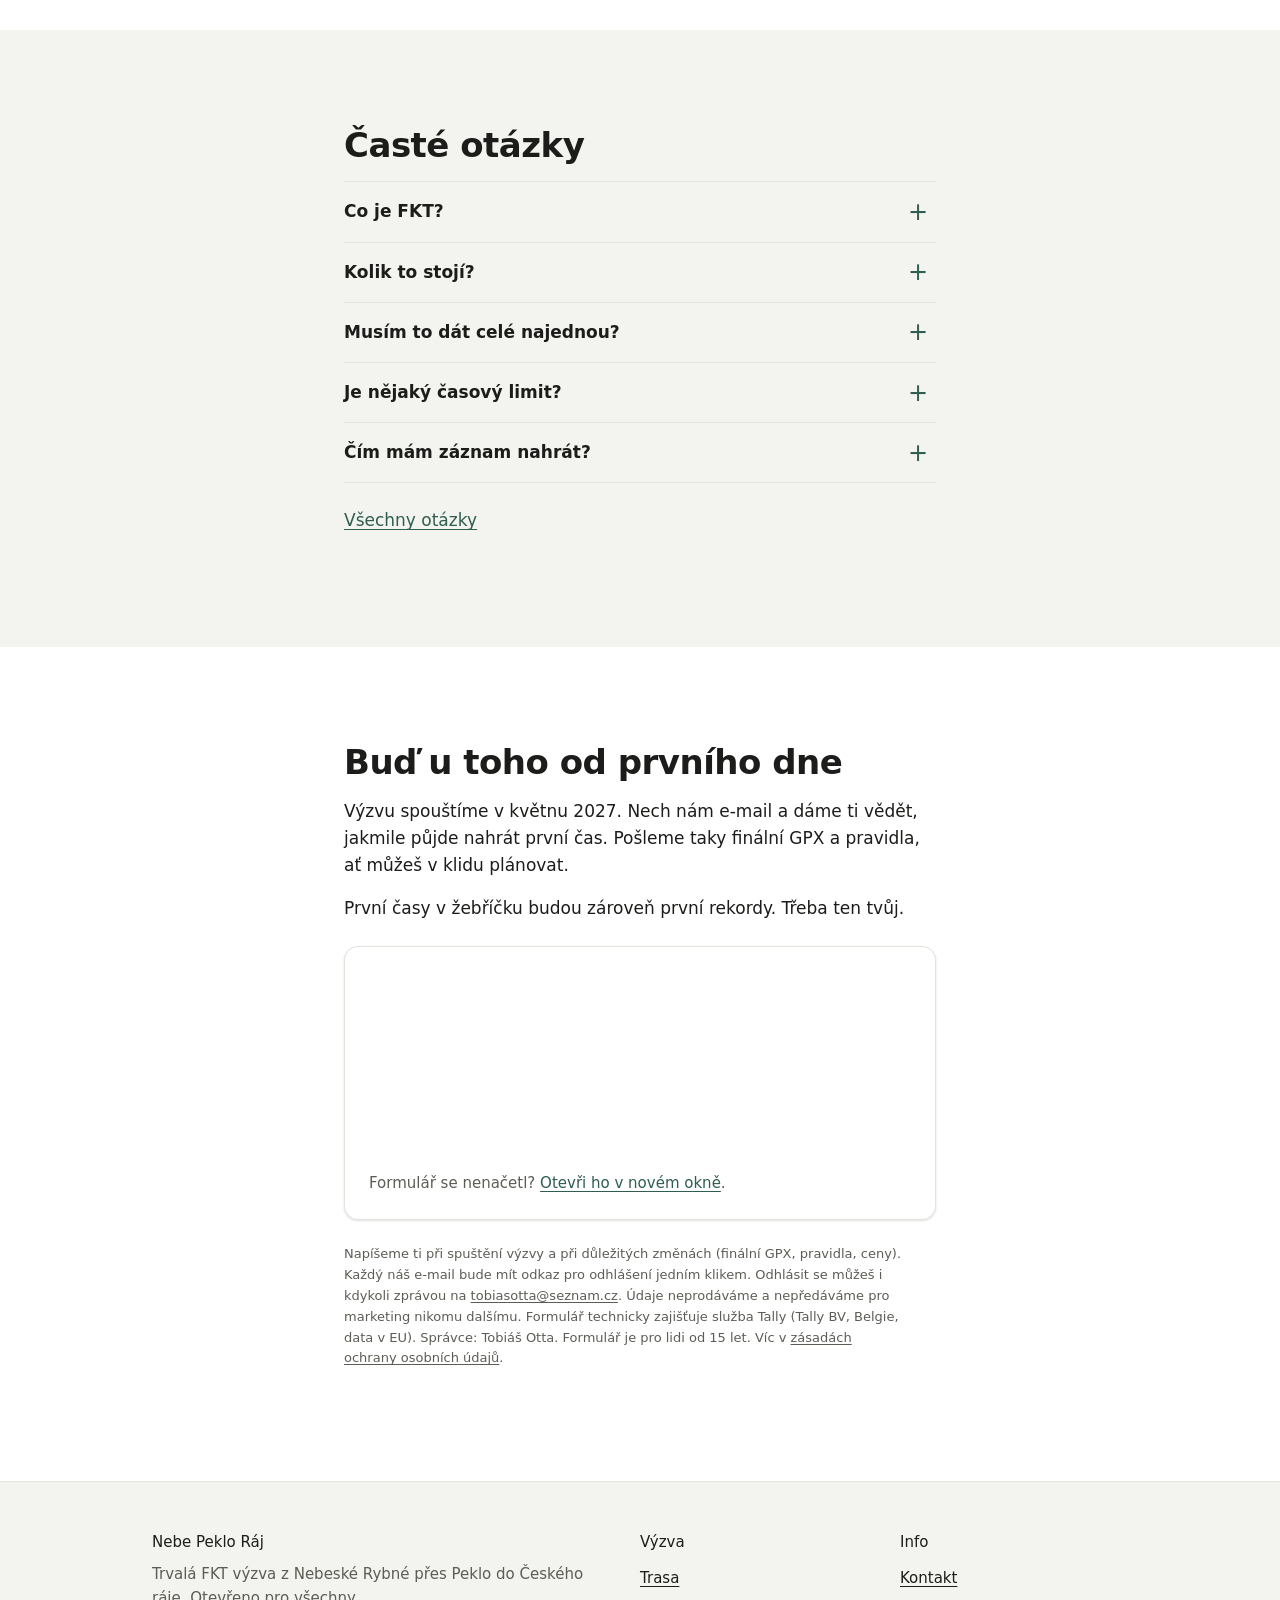
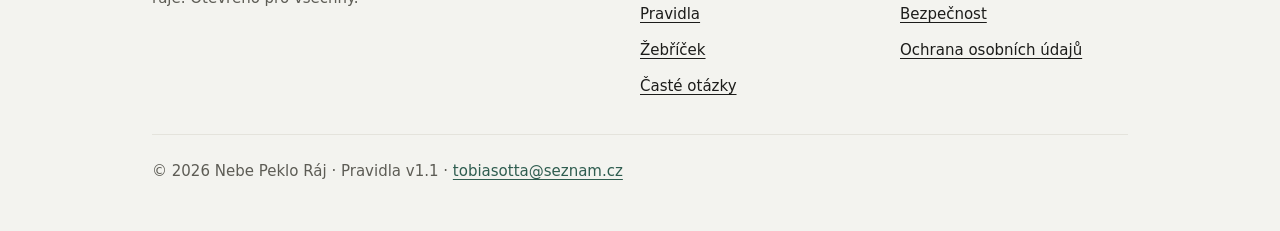
==== commit 87912d0d: "Move finish to Turistická chata Prachov The Vyhlídka Českého ráje lies inside the paid Prachovské sk" ====
--- a/index.html
+++ b/index.html
@@ -69,7 +69,7 @@
           <li class="route__stop">
             <span class="route__label">Cíl</span>
             <strong class="route__name">Ráj</strong>
-            <span class="route__place">Cíl čeká na vyhlídce v Českém ráji, mezi pískovcovými skalami. Kdo dojde, ví, proč se tomu tak říká.</span>
+            <span class="route__place">Cíl čeká u Turistické chaty pod Prachovskými skalami v Českém ráji. Kdo dojde, ví, proč se tomu tak říká.</span>
           </li>
         </ol>
         <p class="note">Nebe, Peklo i Ráj jsou skutečná místa. Jejich pořadí jsme nevymysleli, jen jsme je spojili.</p>
